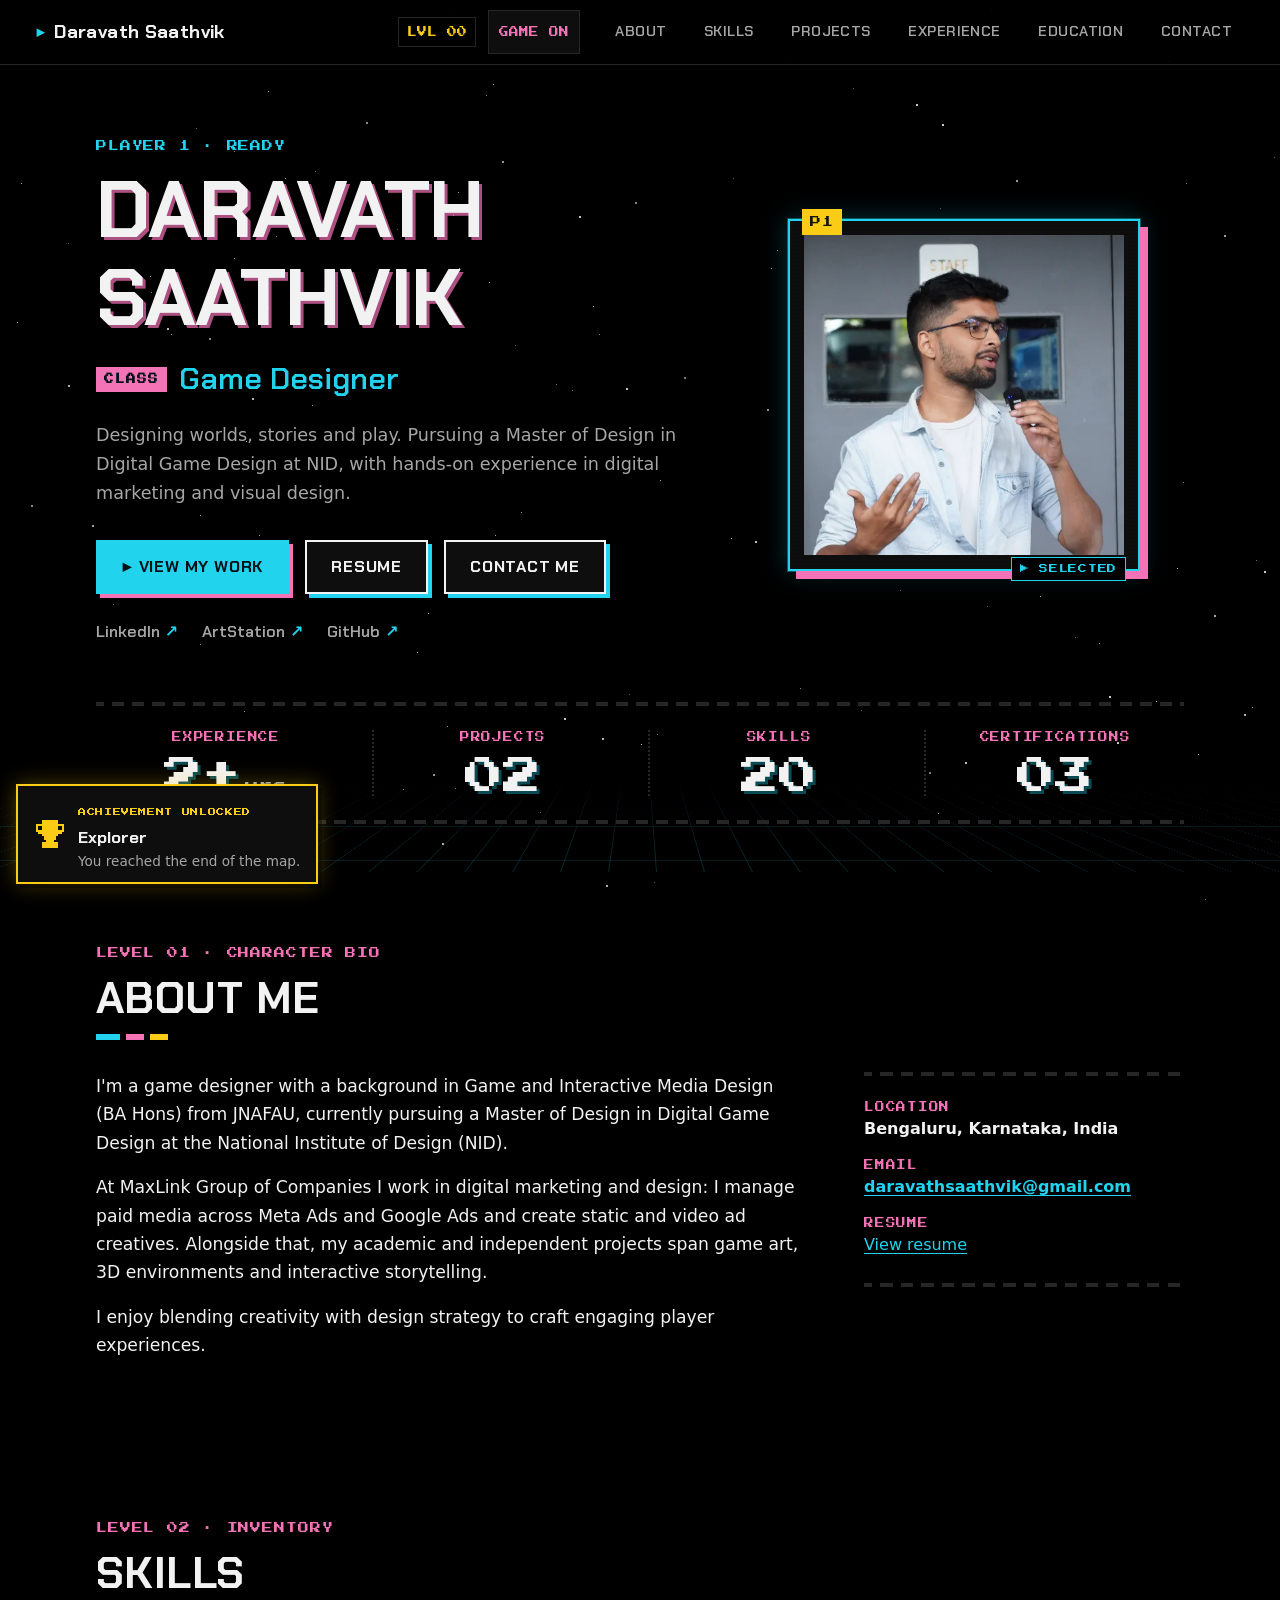
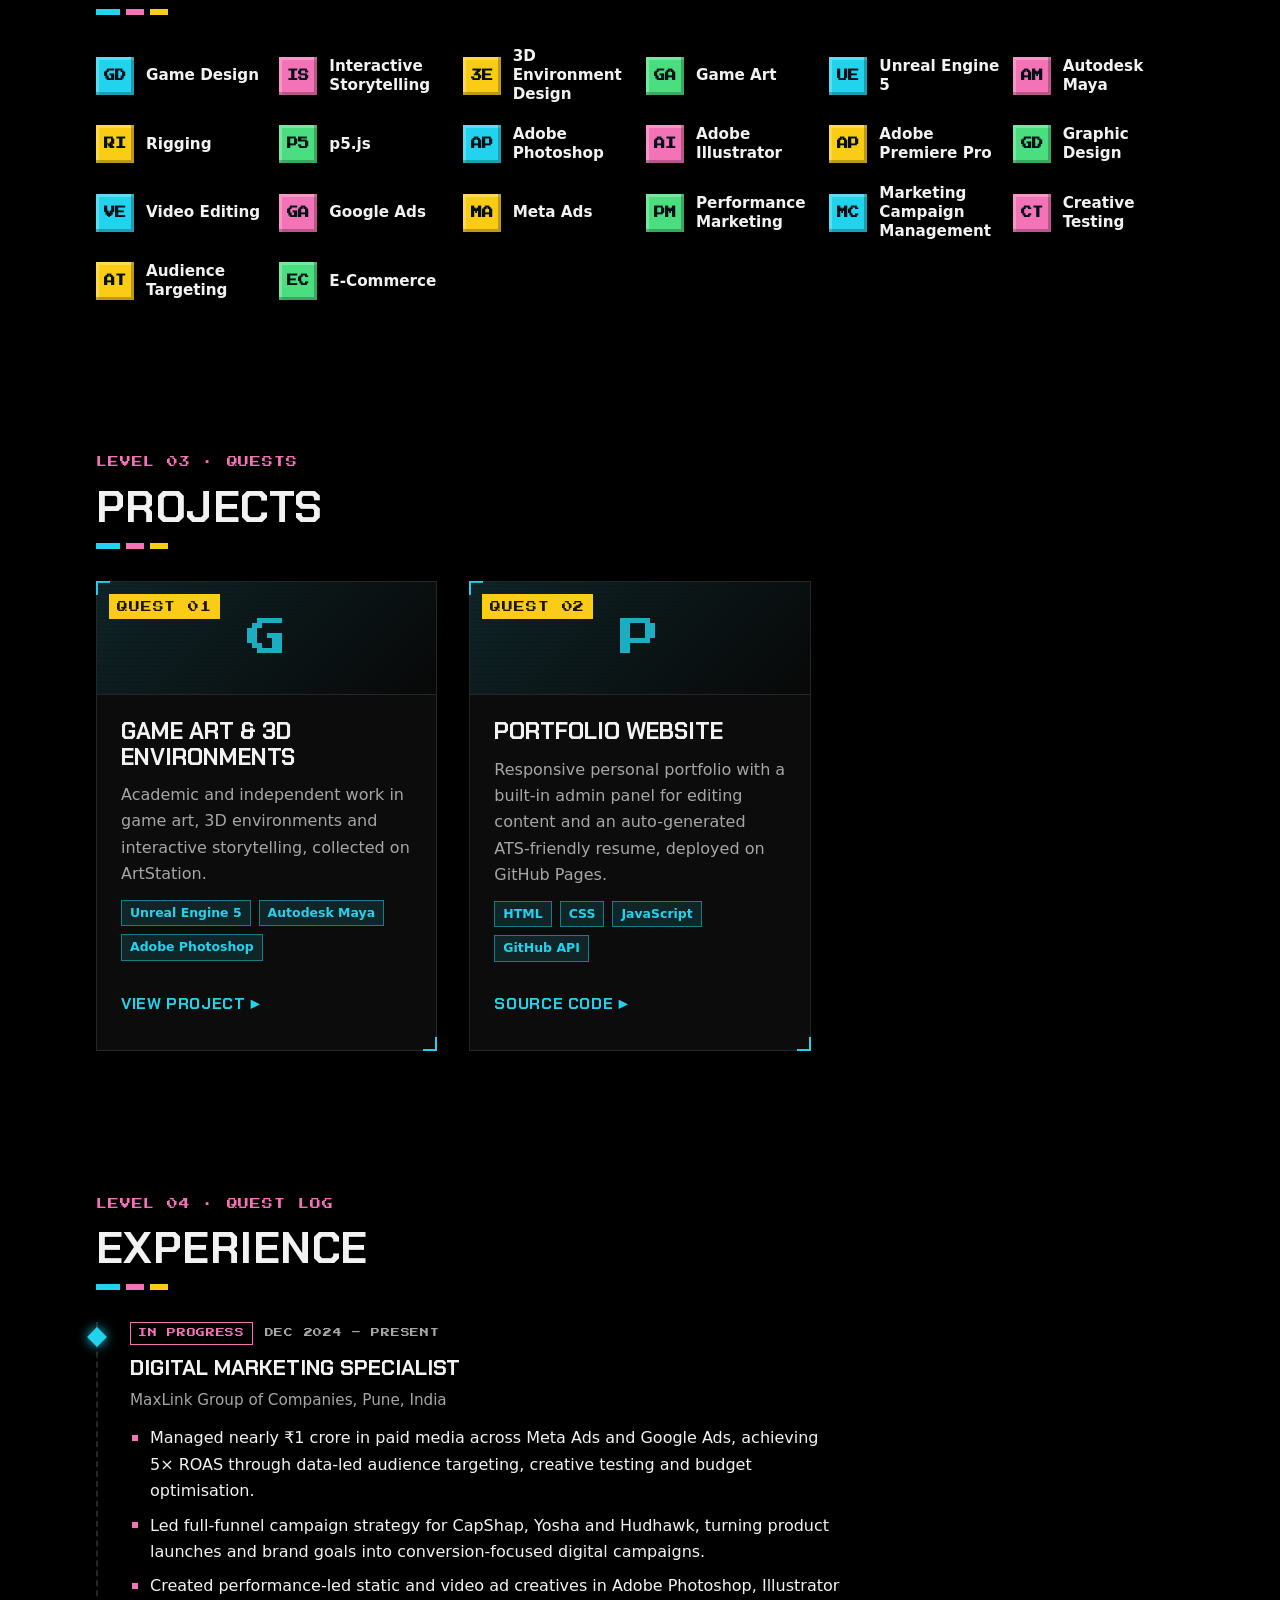
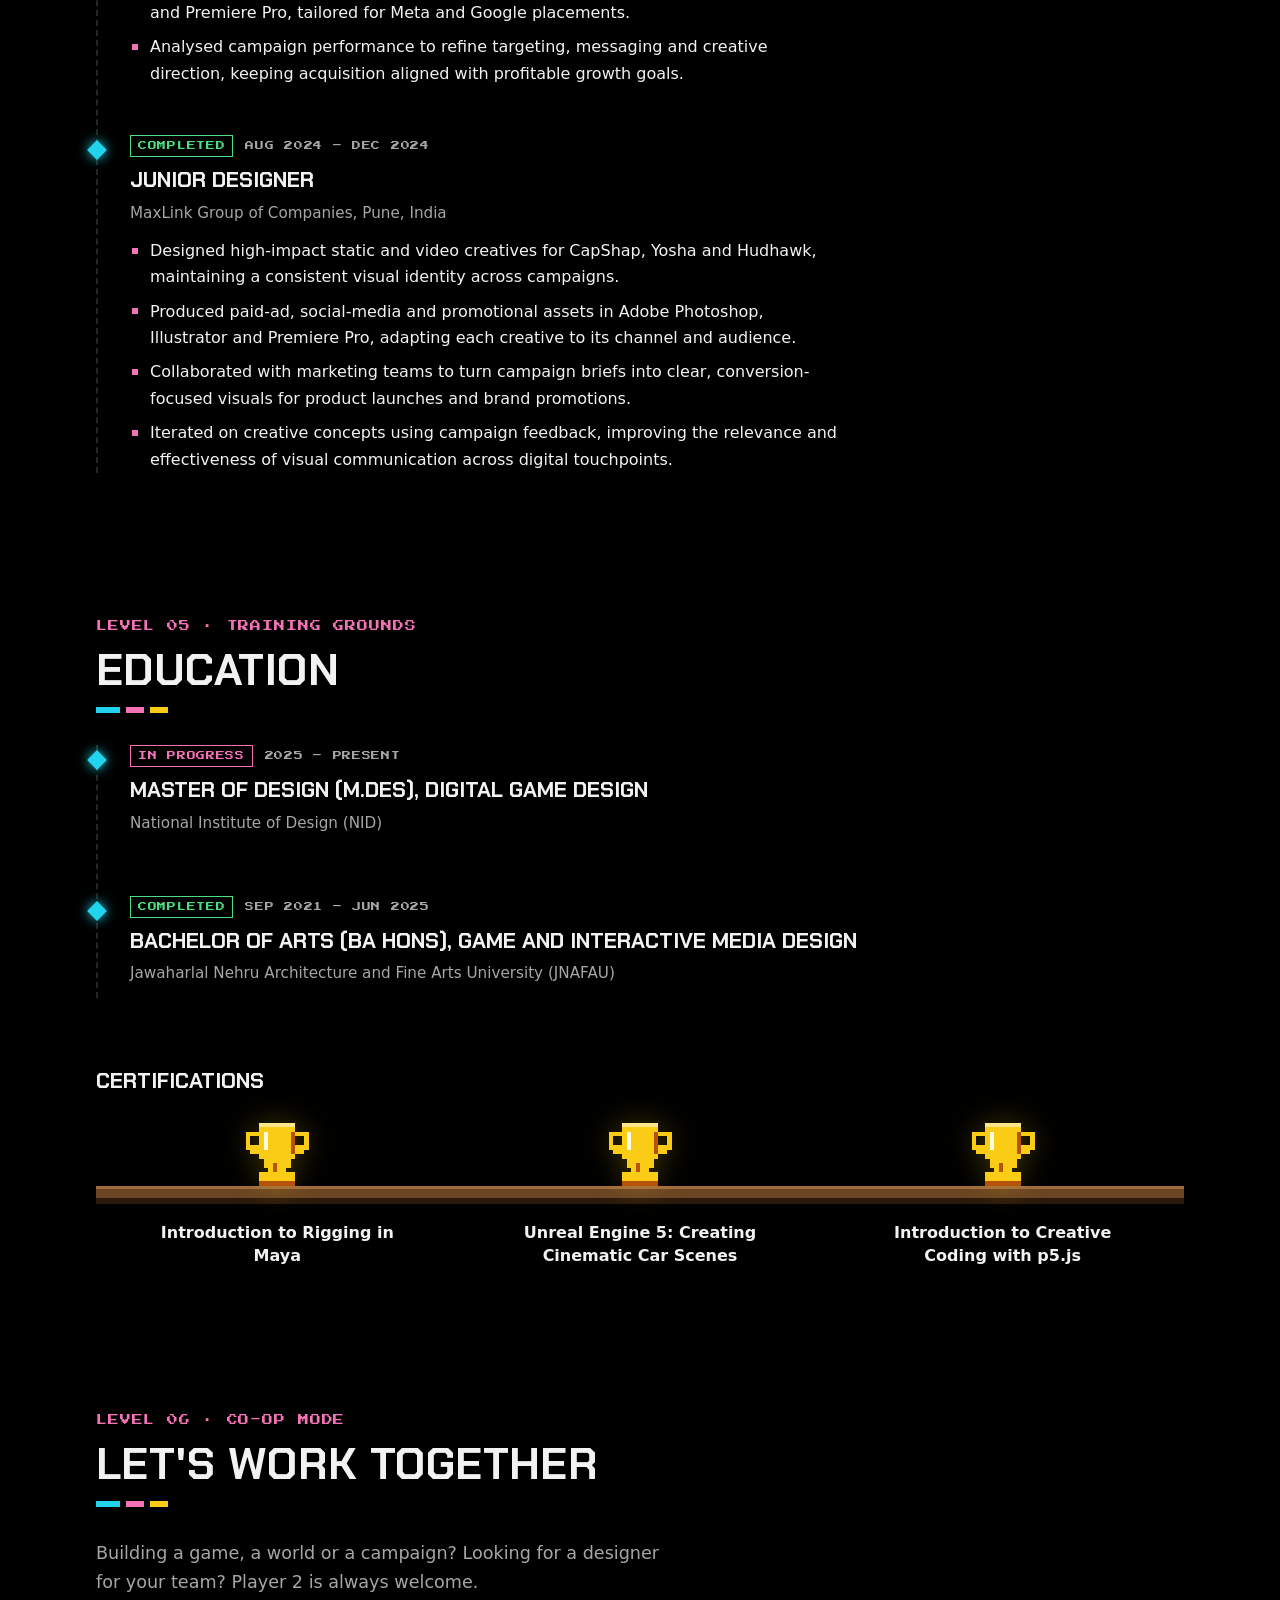
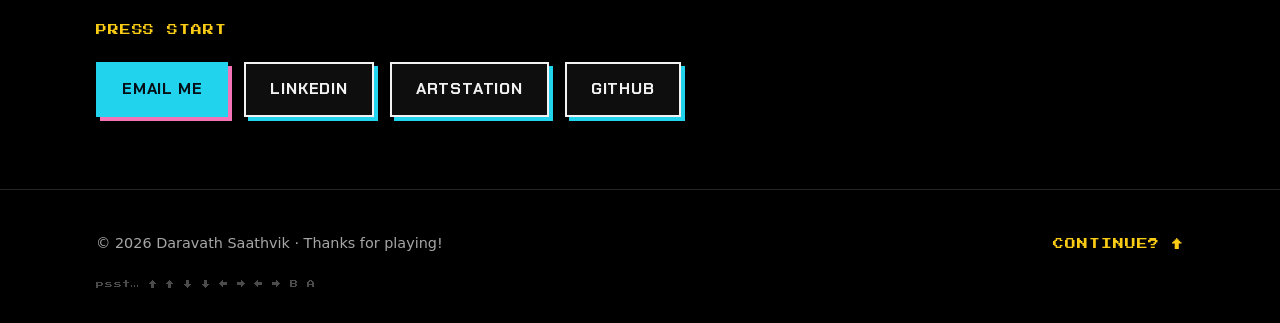
==== index.html @ d219bf85 "Consistency pass: open sections, shared timeline, square corners, one hover, matching labels, brand " ====
<!doctype html>
<html lang="en">
<head>
  <meta charset="utf-8">
  <meta name="viewport" content="width=device-width, initial-scale=1">
  <title>Daravath Saathvik | Game Designer</title>
  <meta name="description" content="Game designer pursuing a Master of Design in Digital Game Design at NID, with experience in digital marketing, paid media and visual design.">
  <meta property="og:type" content="profile">
  <meta property="og:title" content="Daravath Saathvik | Game Designer">
  <meta property="og:description" content="Game designer pursuing a Master of Design in Digital Game Design at NID, with experience in digital marketing, paid media and visual design.">
  <meta name="theme-color" content="#000000">
  <link rel="icon" href="assets/favicon.svg" type="image/svg+xml">
  <link rel="preconnect" href="https://fonts.googleapis.com">
  <link rel="preconnect" href="https://fonts.gstatic.com" crossorigin>
  <link rel="stylesheet" href="https://fonts.googleapis.com/css2?family=Chakra+Petch:wght@500;600;700&family=Press+Start+2P&display=swap">
  <link rel="stylesheet" href="css/styles.css">
  <script src="js/main.js" defer></script>
  <script src="js/game.js" defer></script>
</head>
<body class="is-loading">
  <canvas class="bg-canvas" id="bg-canvas" aria-hidden="true"></canvas>
  <a class="skip-link" href="#main">Skip to content</a>

  <header class="site-header">
    <div class="container header-inner">
      <a class="brand" href="#top"><span class="brand-mark" aria-hidden="true">▶</span> <span data-bind="name">Portfolio</span></a>
      <nav class="site-nav" aria-label="Main">
        <button class="nav-toggle" type="button" aria-expanded="false" aria-controls="nav-list">
          <span class="nav-toggle-bar"></span>
          <span class="visually-hidden">Menu</span>
        </button>
        <ul class="nav-list" id="nav-list">
          <li><a href="#about">About</a></li>
          <li data-section="skills"><a href="#skills">Skills</a></li>
          <li data-section="projects"><a href="#projects">Projects</a></li>
          <li data-section="experience"><a href="#experience">Experience</a></li>
          <li data-section="education"><a href="#education">Education</a></li>
          <li><a href="#contact">Contact</a></li>
        </ul>
      </nav>
      <span class="hud-level" aria-hidden="true">LVL 00</span>
      <button class="game-toggle" type="button" aria-pressed="true" hidden>Game on</button>
    </div>
    <div class="xp-bar" aria-hidden="true"><span class="xp-label">XP</span><span class="xp-track"><span class="xp-fill"></span></span></div>
  </header>

  <main id="main">
    <section class="hero" id="top">
      <div class="container hero-inner">
        <div class="hero-text">
          <p class="eyebrow pixel">Player 1 <span class="blink" aria-hidden="true">·</span> Ready</p>
          <h1 class="hero-name glitch" data-bind="name">&nbsp;</h1>
          <p class="hero-role"><span class="pixel-label">Class</span> <span data-bind="role"></span></p>
          <p class="hero-tagline" data-bind="tagline"></p>
          <div class="hero-actions" data-slot="actions"></div>
          <ul class="social-list" data-slot="socials"></ul>
        </div>
        <div class="hero-photo">
          <div class="char-frame">
            <span class="char-tag pixel" aria-hidden="true">P1</span>
            <div class="char-slot" data-slot="photo"></div>
            <span class="char-status pixel" aria-hidden="true"><span class="blink">▶</span> Selected</span>
          </div>
        </div>
      </div>
      <div class="container">
        <dl class="hero-stats" data-slot="stats"></dl>
      </div>
    </section>

    <section class="section" id="about" aria-labelledby="about-title">
      <div class="container">
        <p class="level-tag pixel" data-level-name="Character bio"></p>
        <h2 class="section-title" id="about-title">About me</h2>
        <div class="about-body">
          <div class="about-text" data-slot="about"></div>
          <ul class="facts" data-slot="facts"></ul>
        </div>
      </div>
    </section>

    <section class="section" id="skills" aria-labelledby="skills-title">
      <div class="container">
        <p class="level-tag pixel" data-level-name="Inventory"></p>
        <h2 class="section-title" id="skills-title">Skills</h2>
        <ul class="inventory" data-slot="skills"></ul>
      </div>
    </section>

    <section class="section" id="projects" aria-labelledby="projects-title">
      <div class="container">
        <p class="level-tag pixel" data-level-name="Quests"></p>
        <h2 class="section-title" id="projects-title">Projects</h2>
        <div class="project-grid" data-slot="projects"></div>
      </div>
    </section>

    <section class="section" id="experience" aria-labelledby="experience-title">
      <div class="container">
        <p class="level-tag pixel" data-level-name="Quest log"></p>
        <h2 class="section-title" id="experience-title">Experience</h2>
        <ol class="timeline" data-slot="experience"></ol>
      </div>
    </section>

    <section class="section" id="education" aria-labelledby="education-title">
      <div class="container">
        <p class="level-tag pixel" data-level-name="Training grounds"></p>
        <h2 class="section-title" id="education-title">Education</h2>
        <ol class="timeline" data-slot="education"></ol>
        <div class="certs" data-slot="certifications"></div>
      </div>
    </section>

    <section class="section" id="contact" aria-labelledby="contact-title">
      <div class="container">
        <p class="level-tag pixel" data-level-name="Co-op mode"></p>
        <h2 class="section-title" id="contact-title">Let's work together</h2>
        <p class="contact-lead">Building a game, a world or a campaign? Looking for a designer for your team? Player 2 is always welcome.</p>
        <p class="press-start pixel" aria-hidden="true">Press start</p>
        <div class="contact-actions" data-slot="contact"></div>
      </div>
    </section>

    <noscript>
      <div class="container noscript">This portfolio needs JavaScript to load its content.</div>
    </noscript>
  </main>

  <footer class="site-footer">
    <div class="container footer-inner">
      <p>&copy; <span data-bind="year"></span> <span data-bind="name"></span> · Thanks for playing!</p>
      <a class="continue pixel" href="#top">Continue? ↑</a>
      <p class="cheat-hint" aria-hidden="true">psst… ↑ ↑ ↓ ↓ ← → ← → B A</p>
    </div>
  </footer>

  <canvas class="fx-canvas" id="fx-canvas" aria-hidden="true"></canvas>
  <div class="reticle" aria-hidden="true">
    <svg viewBox="0 0 32 32"><circle cx="16" cy="16" r="9"/><path d="M16 1v7M16 24v7M1 16h7M24 16h7"/><rect x="15" y="15" width="2" height="2"/></svg>
  </div>
  <div class="achievements" aria-live="polite"></div>
</body>
</html>
---- css/styles.css ----
/* ---------- Tokens (dark only: true black with neutral greys) ---------- */
:root {
  --color-bg: #000000;
  --color-surface: #0e0e0e;
  --color-surface-2: #080808;
  --color-text: #f2f2f2;
  --color-muted: #a6a6a6;
  --color-border: #262626;
  --color-accent: #22d3ee;
  --color-accent-strong: #67e8f9;
  --color-accent-soft: rgb(34 211 238 / 0.12);
  --color-accent-2: #f472b6;
  --color-gold: #facc15;
  --color-success: #4ade80;
  --color-on-accent: #041018;
  --color-star: #ffffff;
  --glow: 0 0 0 1px rgb(34 211 238 / 0.35), 0 0 24px rgb(34 211 238 / 0.25);

  --font-display: "Chakra Petch", ui-sans-serif, system-ui, -apple-system, "Segoe UI", Roboto, sans-serif;
  --font-body: ui-sans-serif, system-ui, -apple-system, "Segoe UI", Roboto, "Helvetica Neue", Arial, sans-serif;
  --font-pixel: "Press Start 2P", ui-monospace, "Cascadia Mono", Consolas, monospace;

  --space-1: 0.25rem;
  --space-2: 0.5rem;
  --space-3: 0.75rem;
  --space-4: 1rem;
  --space-5: 1.5rem;
  --space-6: 2rem;
  --space-7: 3rem;
  --space-8: 4.5rem;

  /* Shared motifs: dashed pixel rule between blocks, one pixel "hop" on hover */
  --dash-rule: repeating-linear-gradient(90deg, var(--color-border) 0 12px, transparent 12px 20px);
  --hop: translateY(-6px);
  --hop-timing: 0.2s steps(3);

  --header-h: 64px;
  color-scheme: dark;
}

/* ---------- Base ---------- */
*, *::before, *::after { box-sizing: border-box; }

html {
  scroll-behavior: smooth;
  scroll-padding-top: calc(var(--header-h) + var(--space-4));
  -webkit-text-size-adjust: 100%;
}

body {
  margin: 0;
  background: var(--color-bg);
  color: var(--color-text);
  font-family: var(--font-body);
  font-size: 1rem;
  line-height: 1.65;
  overflow-x: hidden;
}

img { max-width: 100%; height: auto; display: block; }
a { color: var(--color-accent); text-underline-offset: 3px; }
a:hover { color: var(--color-accent-strong); }

:focus-visible {
  outline: 3px solid var(--color-accent-2);
  outline-offset: 3px;
}

h1, h2, h3 { font-family: var(--font-display); line-height: 1.1; margin: 0; }

.pixel {
  font-family: var(--font-pixel);
  font-size: 0.68rem;
  line-height: 1.6;
  letter-spacing: 0.08em;
  text-transform: uppercase;
}

.container {
  position: relative;
  width: 100%;
  max-width: 1120px;
  margin-inline: auto;
  padding-inline: var(--space-4);
}

.visually-hidden {
  position: absolute !important;
  width: 1px; height: 1px;
  overflow: hidden; clip: rect(0 0 0 0);
  white-space: nowrap;
}

.skip-link {
  position: absolute;
  left: var(--space-4);
  top: -100px;
  z-index: 100;
  background: var(--color-accent);
  color: var(--color-on-accent);
  padding: var(--space-2) var(--space-4);
}
.skip-link:focus { top: var(--space-2); }

.blink { animation: blink 1.1s steps(2, start) infinite; }
@keyframes blink { to { visibility: hidden; } }

/* Background starfield */
.bg-canvas {
  position: fixed;
  inset: 0;
  z-index: -1;
  width: 100%;
  height: 100%;
  pointer-events: none;
}

/* ---------- Panel: framed game-UI box with corner brackets (project cards only) ---------- */
.panel {
  position: relative;
  background: color-mix(in srgb, var(--color-surface) 88%, transparent);
  border: 1px solid var(--color-border);
}
.panel::before, .panel::after {
  content: "";
  position: absolute;
  width: 14px;
  height: 14px;
  border: 2px solid var(--color-accent);
  pointer-events: none;
}
.panel::before { top: -1px; left: -1px; border-right: 0; border-bottom: 0; }
.panel::after { bottom: -1px; right: -1px; border-left: 0; border-top: 0; }

/* ---------- Header + HUD ---------- */
.site-header {
  position: sticky;
  top: 0;
  z-index: 50;
  background: color-mix(in srgb, var(--color-bg) 82%, transparent);
  backdrop-filter: saturate(160%) blur(12px);
  -webkit-backdrop-filter: saturate(160%) blur(12px);
  border-bottom: 1px solid var(--color-border);
}

.header-inner {
  display: flex;
  align-items: center;
  gap: var(--space-3);
  height: var(--header-h);
}

.brand {
  display: inline-flex;
  align-items: center;
  gap: var(--space-2);
  font-family: var(--font-display);
  font-weight: 700;
  font-size: 1.15rem;
  letter-spacing: 0.02em;
  color: var(--color-text);
  text-decoration: none;
  margin-right: auto;
  white-space: nowrap;
  overflow: hidden;
  text-overflow: ellipsis;
  min-width: 0;
}
.brand-mark { color: var(--color-accent); font-size: 0.8em; }
.brand:hover { color: var(--color-accent); }

.site-nav { order: 3; }
.hud-level {
  order: 1;
  font-family: var(--font-pixel);
  font-size: 0.62rem;
  color: var(--color-gold);
  padding: 6px 8px;
  border: 1px solid var(--color-border);
  white-space: nowrap;
}
.game-toggle {
  order: 1;
  min-height: 44px;
  padding: 0 10px;
  font-family: var(--font-pixel);
  font-size: 0.6rem;
  text-transform: uppercase;
  white-space: nowrap;
  color: var(--color-accent-2);
  background: var(--color-surface);
  border: 1px solid var(--color-border);
  cursor: pointer;
}
.game-toggle[aria-pressed="false"] { color: var(--color-muted); }
.game-toggle:hover { border-color: var(--color-accent-2); }
.game-toggle[hidden] { display: none; }

.nav-list {
  list-style: none;
  margin: 0;
  padding: 0;
  display: flex;
  gap: 2px;
}
.nav-list a {
  display: block;
  padding: var(--space-2) var(--space-3);
  color: var(--color-muted);
  text-decoration: none;
  font-family: var(--font-display);
  font-weight: 600;
  letter-spacing: 0.03em;
  text-transform: uppercase;
  font-size: 0.9rem;
}
.nav-list a:hover { color: var(--color-accent); }
.nav-list a::before { content: "▸"; margin-right: 4px; opacity: 0; transition: opacity 0.15s; color: var(--color-accent-2); }
.nav-list a:hover::before { opacity: 1; }

.nav-toggle {
  display: inline-grid;
  place-items: center;
  width: 44px;
  height: 44px;
  border: 1px solid var(--color-border);
  background: var(--color-surface);
  color: var(--color-text);
  cursor: pointer;
}
.nav-toggle { display: none; }
.nav-toggle-bar, .nav-toggle-bar::before, .nav-toggle-bar::after {
  display: block;
  width: 20px;
  height: 2px;
  background: currentColor;
  transition: transform 0.2s ease, opacity 0.2s ease;
}
.nav-toggle-bar { position: relative; }
.nav-toggle-bar::before, .nav-toggle-bar::after { content: ""; position: absolute; left: 0; }
.nav-toggle-bar::before { top: -6px; }
.nav-toggle-bar::after { top: 6px; }
.nav-toggle[aria-expanded="true"] .nav-toggle-bar { background: transparent; }
.nav-toggle[aria-expanded="true"] .nav-toggle-bar::before { transform: translateY(6px) rotate(45deg); }
.nav-toggle[aria-expanded="true"] .nav-toggle-bar::after { transform: translateY(-6px) rotate(-45deg); }

.xp-bar {
  position: absolute;
  left: 0;
  right: 0;
  bottom: -1px;
  display: flex;
  align-items: center;
  height: 4px;
}
.xp-label { display: none; }
.xp-track { flex: 1; height: 100%; background: transparent; }
.xp-fill {
  display: block;
  height: 100%;
  background: linear-gradient(90deg, var(--color-accent), var(--color-accent-2), var(--color-gold));
  transform-origin: left center;
  transform: scaleX(0);
  box-shadow: 0 0 10px var(--color-accent);
}

.site-header .container { max-width: 1240px; }

@media (max-width: 1199px) {
  .nav-toggle { display: inline-grid; }
  .nav-list {
    position: absolute;
    top: var(--header-h);
    left: 0;
    right: 0;
    flex-direction: column;
    padding: var(--space-3) var(--space-4) var(--space-5);
    background: var(--color-bg);
    border-bottom: 1px solid var(--color-border);
    display: none;
  }
  .nav-list.is-open { display: flex; }
  .nav-list a { padding: var(--space-3); font-size: 1.05rem; }
  .nav-list a::before { opacity: 1; }
}
@media (max-width: 420px) {
  .hud-level { display: none; }
}
@media (max-width: 640px) {
  .game-toggle { display: none; }
}

/* ---------- Buttons: arcade style with offset pixel shadow ---------- */
.btn {
  display: inline-flex;
  align-items: center;
  justify-content: center;
  gap: var(--space-2);
  min-height: 48px;
  padding: var(--space-3) var(--space-5);
  border: 2px solid transparent;
  border-radius: 0;
  font-family: var(--font-display);
  font-weight: 700;
  font-size: 1rem;
  letter-spacing: 0.05em;
  text-transform: uppercase;
  text-decoration: none;
  transition: transform 0.08s ease, box-shadow 0.08s ease, background-color 0.15s ease;
}
.btn-primary {
  background: var(--color-accent);
  color: var(--color-on-accent);
  box-shadow: 4px 4px 0 var(--color-accent-2);
}
.btn-primary:hover { background: var(--color-accent-strong); color: var(--color-on-accent); }
.btn-ghost {
  background: var(--color-surface);
  border-color: var(--color-text);
  color: var(--color-text);
  box-shadow: 4px 4px 0 var(--color-accent);
}
.btn-ghost:hover { color: var(--color-accent); border-color: var(--color-accent); }
.btn:hover { transform: translate(-1px, -1px); }
.btn-primary:hover { box-shadow: 5px 5px 0 var(--color-accent-2); }
.btn-ghost:hover { box-shadow: 5px 5px 0 var(--color-accent); }
.btn:active { transform: translate(4px, 4px); box-shadow: 0 0 0 transparent; }

/* ---------- Hero ---------- */
.hero {
  position: relative;
  padding-block: var(--space-7) var(--space-7);
  overflow: hidden;
}
.hero::after {
  /* retro perspective grid floor */
  content: "";
  position: absolute;
  left: -50%;
  right: -50%;
  bottom: 0;
  height: 45%;
  z-index: -1;
  background-image:
    linear-gradient(to right, color-mix(in srgb, var(--color-accent) 35%, transparent) 1px, transparent 1px),
    linear-gradient(to bottom, color-mix(in srgb, var(--color-accent) 35%, transparent) 1px, transparent 1px);
  background-size: 48px 48px;
  transform: perspective(420px) rotateX(62deg);
  transform-origin: bottom center;
  mask-image: linear-gradient(to top, #000 10%, transparent 90%);
  -webkit-mask-image: linear-gradient(to top, #000 10%, transparent 90%);
  opacity: 0.55;
  animation: grid-scroll 2.4s linear infinite;
}
@keyframes grid-scroll { to { background-position: 0 48px; } }

.hero-inner {
  display: grid;
  gap: var(--space-6);
  align-items: center;
}
.hero-photo { order: -1; justify-self: start; }

.eyebrow { margin: 0 0 var(--space-3); color: var(--color-accent); }

.hero-name {
  font-size: clamp(2.6rem, 8vw + 0.5rem, 5rem);
  font-weight: 700;
  letter-spacing: -0.01em;
  text-transform: uppercase;
  overflow-wrap: anywhere;
  text-shadow: 3px 3px 0 color-mix(in srgb, var(--color-accent-2) 70%, transparent);
}
.glitch { animation: glitch 3.2s steps(1) 0.4s 1; }
@keyframes glitch {
  0% { text-shadow: -3px 0 var(--color-accent), 3px 0 var(--color-accent-2); transform: translateX(2px); }
  4% { text-shadow: 3px 0 var(--color-accent), -3px 0 var(--color-accent-2); transform: translateX(-2px); }
  8% { text-shadow: 3px 3px 0 color-mix(in srgb, var(--color-accent-2) 70%, transparent); transform: none; }
}

.hero-role {
  margin: var(--space-3) 0 0;
  display: flex;
  flex-wrap: wrap;
  align-items: center;
  gap: var(--space-3);
  font-family: var(--font-display);
  font-size: clamp(1.25rem, 2.5vw + 0.75rem, 1.9rem);
  font-weight: 600;
  color: var(--color-accent);
}
.pixel-label {
  font-family: var(--font-pixel);
  font-size: 0.6rem;
  letter-spacing: 0.1em;
  text-transform: uppercase;
  color: var(--color-on-accent);
  background: var(--color-accent-2);
  padding: 5px 8px;
}

.hero-tagline {
  margin: var(--space-4) 0 0;
  max-width: 38rem;
  font-size: 1.1rem;
  color: var(--color-muted);
}

.hero-actions {
  display: flex;
  flex-wrap: wrap;
  gap: var(--space-4);
  margin-top: var(--space-6);
}

/* Button tiers used site-wide: .btn-primary (main action) > .btn-ghost (secondary) > text links (tertiary) */
.social-list {
  list-style: none;
  padding: 0;
  margin: var(--space-4) 0 0;
  display: flex;
  flex-wrap: wrap;
  gap: 0 var(--space-5);
}
.social-list:empty { display: none; }
.social-list a {
  display: inline-flex;
  align-items: center;
  min-height: 44px;
  color: var(--color-muted);
  text-decoration: none;
  font-family: var(--font-display);
  font-weight: 600;
  font-size: 1rem;
}
.social-list a::after { content: "↗"; margin-left: 0.3em; color: var(--color-accent); }
.social-list a:hover { color: var(--color-accent); }

/* Character-select frame */
.char-frame {
  position: relative;
  padding: 14px;
  border: 2px solid var(--color-accent);
  background:
    repeating-linear-gradient(0deg, transparent 0 3px, rgb(0 0 0 / 0.12) 3px 4px),
    var(--color-surface);
  box-shadow: 8px 8px 0 var(--color-accent-2), var(--glow);
  animation: float 4s ease-in-out infinite;
}
@keyframes float { 50% { transform: translateY(-8px); } }
.char-tag {
  position: absolute;
  top: -12px;
  left: 12px;
  z-index: 1;
  padding: 4px 8px;
  background: var(--color-gold);
  color: #1a1400;
}
.char-status {
  position: absolute;
  bottom: -12px;
  right: 12px;
  padding: 4px 8px;
  background: var(--color-bg);
  border: 1px solid var(--color-accent);
  color: var(--color-accent);
  font-size: 0.55rem;
}
.avatar {
  width: clamp(130px, 34vw, 320px);
  aspect-ratio: 1;
  object-fit: cover;
  background: var(--color-surface-2);
  image-rendering: auto;
}
.avatar-initials {
  display: grid;
  place-items: center;
  font-family: var(--font-pixel);
  font-size: clamp(2rem, 8vw, 4.5rem);
  color: var(--color-accent);
  background: linear-gradient(135deg, var(--color-accent-soft), var(--color-surface-2));
}

/* Stats: arcade scoreboard strip (think the score line at the top of Galaga) */
.hero-stats {
  margin: var(--space-7) 0 0;
  padding: var(--space-5) 0;
  display: grid;
  grid-template-columns: repeat(2, minmax(0, 1fr));
  gap: var(--space-6) var(--space-4);
  text-align: center;
  border-block: 4px solid transparent;
  border-inline: 0;
  border-image: var(--dash-rule) 4;
}
.hero-stats:empty { display: none; }
.stat dt {
  font-family: var(--font-pixel);
  font-size: 0.6rem;
  letter-spacing: 0.08em;
  text-transform: uppercase;
  color: var(--color-accent-2);
}
.stat dd {
  margin: var(--space-3) 0 0;
  font-family: var(--font-pixel);
  font-size: clamp(1.5rem, 2.4vw + 0.8rem, 2.4rem);
  line-height: 1;
  color: var(--color-text);
  text-shadow: 3px 3px 0 rgb(34 211 238 / 0.35);
}
.stat dd small {
  margin-left: 0.35em;
  font-size: 0.35em;
  letter-spacing: 0.1em;
  color: var(--color-muted);
  text-shadow: none;
  vertical-align: 0.3em;
}

@media (min-width: 700px) {
  .hero-stats { grid-template-columns: repeat(4, minmax(0, 1fr)); gap: var(--space-4); }
  .stat + .stat { border-left: 2px dotted var(--color-border); }
}
@media (min-width: 900px) {
  .hero { padding-block: var(--space-8) var(--space-7); }
  .hero-inner { grid-template-columns: 1.4fr 1fr; }
  .hero-photo { order: 0; justify-self: center; }
}

/* ---------- Sections ---------- */
.section { padding-block: var(--space-8); }
.section[hidden] { display: none; }

.level-tag {
  margin: 0 0 var(--space-3);
  color: var(--color-accent-2);
}
.level-tag:empty { display: none; }

.section-title {
  font-size: clamp(1.9rem, 3vw + 1rem, 2.75rem);
  text-transform: uppercase;
  letter-spacing: 0.01em;
  margin-bottom: var(--space-6);
}
.section-title::after {
  content: "";
  display: block;
  width: 72px;
  height: 6px;
  margin-top: var(--space-3);
  background:
    linear-gradient(90deg, var(--color-accent) 0 24px, transparent 24px 30px, var(--color-accent-2) 30px 48px, transparent 48px 54px, var(--color-gold) 54px 72px);
}

/* About */
.about-body { display: grid; gap: var(--space-6); }
.about-text p { margin: 0 0 var(--space-4); max-width: 65ch; font-size: 1.075rem; }
.facts {
  list-style: none;
  margin: 0;
  padding: var(--space-5) 0;
  display: grid;
  gap: var(--space-4);
  align-self: start;
  border-block: 4px solid transparent;
  border-inline: 0;
  border-image: var(--dash-rule) 4;
}
.facts:empty { display: none; }
.fact-label { font-family: var(--font-pixel); font-size: 0.6rem; letter-spacing: 0.08em; text-transform: uppercase; color: var(--color-accent-2); }
.fact-value { font-weight: 600; overflow-wrap: anywhere; }
@media (min-width: 900px) { .about-body { grid-template-columns: 1fr 320px; } }

/* Skills inventory */
.inventory {
  list-style: none;
  margin: 0;
  padding: 0;
  display: grid;
  gap: var(--space-3);
  grid-template-columns: repeat(auto-fill, minmax(min(100%, 150px), 1fr));
}
.slot {
  display: flex;
  align-items: center;
  gap: var(--space-3);
  min-height: 56px;
  font-weight: 600;
  font-size: 0.95rem;
  line-height: 1.25;
}
.slot-icon {
  flex: none;
  display: grid;
  place-items: center;
  width: 38px;
  height: 38px;
  font-family: var(--font-pixel);
  font-size: 0.7rem;
  color: var(--color-on-accent);
  background: var(--slot-color, var(--color-accent));
  box-shadow: inset -3px -3px 0 rgb(0 0 0 / 0.25), inset 3px 3px 0 rgb(255 255 255 / 0.25);
}

/* Projects: quest cards */
.project-grid {
  display: grid;
  gap: var(--space-6);
  grid-template-columns: repeat(auto-fill, minmax(min(100%, 320px), 1fr));
}
.project-card {
  display: flex;
  flex-direction: column;
  overflow: visible;
}

.project-media {
  position: relative;
  aspect-ratio: 16 / 10;
  background:
    repeating-linear-gradient(0deg, transparent 0 3px, rgb(0 0 0 / 0.12) 3px 4px),
    linear-gradient(135deg, var(--color-accent-soft), var(--color-surface-2));
  display: grid;
  place-items: center;
  overflow: hidden;
  border-bottom: 1px solid var(--color-border);
}
.project-media.no-image { aspect-ratio: 3 / 1; }
.project-media img { width: 100%; height: 100%; object-fit: cover; }
.project-media-letter { font-family: var(--font-pixel); font-size: 2.5rem; color: var(--color-accent); opacity: 0.8; }
.quest-tag {
  position: absolute;
  top: var(--space-3);
  left: var(--space-3);
  padding: 4px 8px;
  background: var(--color-gold);
  color: #1a1400;
}

.project-body {
  display: flex;
  flex-direction: column;
  gap: var(--space-3);
  padding: var(--space-5);
  flex: 1;
}
.project-body h3 { font-size: 1.45rem; text-transform: uppercase; }
.project-body p { margin: 0; color: var(--color-muted); }

.tags {
  list-style: none;
  margin: 0;
  padding: 0;
  display: flex;
  flex-wrap: wrap;
  gap: var(--space-2);
}
.tags li {
  font-size: 0.78rem;
  font-weight: 700;
  padding: 2px var(--space-2);
  border: 1px solid color-mix(in srgb, var(--color-accent) 50%, transparent);
  color: var(--color-accent);
  background: var(--color-accent-soft);
}

.project-links {
  display: flex;
  flex-wrap: wrap;
  gap: var(--space-5);
  margin-top: auto;
  padding-top: var(--space-2);
}
.project-links a {
  display: inline-flex;
  align-items: center;
  min-height: 44px;
  font-family: var(--font-display);
  font-weight: 700;
  text-transform: uppercase;
  letter-spacing: 0.04em;
  text-decoration: none;
}
.project-links a:hover { text-decoration: underline; }

/* Experience & education: the same quest-log timeline */
.timeline {
  list-style: none;
  margin: 0;
  padding: 0 0 0 var(--space-6);
  border-left: 2px dashed var(--color-border);
  display: grid;
  gap: var(--space-7);
}
.timeline > li { position: relative; }
.timeline > li::before {
  content: "";
  position: absolute;
  left: calc(-1 * var(--space-6) - 8px);
  top: 8px;
  width: 14px;
  height: 14px;
  background: var(--color-accent);
  transform: rotate(45deg);
  box-shadow: 0 0 12px var(--color-accent);
}
.timeline h3 { font-size: 1.35rem; text-transform: uppercase; }
.timeline .meta { margin: var(--space-2) 0 var(--space-3); color: var(--color-muted); font-size: 0.95rem; }
.timeline p { margin: 0; max-width: 65ch; }
.log-head {
  display: flex;
  flex-wrap: wrap;
  align-items: center;
  gap: var(--space-2) var(--space-3);
  margin-bottom: var(--space-3);
}
.log-date { font-size: 0.55rem; color: var(--color-muted); }
.quest-status {
  display: inline-block;
  padding: 3px 7px;
  font-size: 0.55rem;
  border: 1px solid currentColor;
}
.quest-status.is-active { color: var(--color-accent-2); }
.quest-status.is-done { color: var(--color-success); }

.bullets { margin: 0; padding-left: 1.25rem; max-width: 70ch; display: grid; gap: var(--space-2); list-style: none; }
.bullets li { position: relative; }
.bullets li::before {
  content: "";
  position: absolute;
  left: -1.1rem;
  top: 0.62em;
  width: 6px;
  height: 6px;
  background: var(--color-accent-2);
}

.timeline:empty { display: none; }

/* Certifications */
.certs-title { font-size: 1.35rem; text-transform: uppercase; margin: var(--space-8) 0 var(--space-5); }
/* Trophy shelf: items grow to share each row, so the planks always join into
   one full-width shelf and the trophies are evenly spaced, even on a wrapped row. */
.cert-list {
  list-style: none;
  margin: 0;
  padding: 0;
  display: flex;
  flex-wrap: wrap;
  row-gap: var(--space-7);
}
.cert-list li {
  flex: 1 1 230px;
  display: flex;
  flex-direction: column;
  align-items: center;
  text-align: center;
}
.cert-list .trophy {
  width: 72px;
  height: 72px;
  margin-bottom: -4px; /* stand on the plank */
  filter: drop-shadow(0 0 14px rgb(250 204 21 / 0.25));
}
.plank {
  align-self: stretch;
  height: 12px;
  background: #6b4423;
  border-top: 3px solid #a06c3c;
  box-shadow: 0 6px 0 #2b1a0b;
}
.cert-name {
  margin-top: var(--space-5);
  padding-inline: var(--space-4);
  max-width: 26ch;
  font-weight: 600;
  line-height: 1.4;
}
.cert-list .meta { margin-top: var(--space-1); color: var(--color-muted); font-size: 0.9rem; }

/* Contact */
.contact-lead { margin: 0 0 var(--space-5); max-width: 36rem; color: var(--color-muted); font-size: 1.1rem; }
.press-start { margin: 0 0 var(--space-5); color: var(--color-gold); animation: blink 1.1s steps(2, start) infinite; }
.contact-actions { display: flex; flex-wrap: wrap; gap: var(--space-4); }

/* Footer */
.site-footer {
  padding-block: var(--space-6);
  border-top: 1px solid var(--color-border);
  color: var(--color-muted);
  font-size: 0.9rem;
  background: var(--color-bg);
}
.footer-inner { display: flex; flex-wrap: wrap; align-items: center; justify-content: space-between; gap: var(--space-3) var(--space-5); }
.site-footer p { margin: 0; }
.continue { color: var(--color-gold); text-decoration: none; min-height: 44px; display: inline-flex; align-items: center; }
.continue:hover { color: var(--color-accent); }
.cheat-hint { width: 100%; font-family: var(--font-pixel); font-size: 0.5rem; letter-spacing: 0.1em; opacity: 0.45; }

.noscript { padding-block: var(--space-6); text-align: center; }

/* ---------- Game layer: cursor, effects, achievements ---------- */
.fx-canvas {
  position: fixed;
  inset: 0;
  z-index: 998;
  width: 100%;
  height: 100%;
  pointer-events: none;
}

.reticle {
  position: fixed;
  left: 0;
  top: 0;
  z-index: 999;
  width: 32px;
  height: 32px;
  margin: -16px 0 0 -16px;
  pointer-events: none;
  display: none;
  will-change: transform;
}
.reticle svg {
  width: 100%;
  height: 100%;
  fill: none;
  stroke: var(--color-accent);
  stroke-width: 2;
  overflow: visible;
  transition: transform 0.15s ease, stroke 0.15s ease;
  filter: drop-shadow(0 0 3px var(--color-accent));
}
.reticle rect { fill: var(--color-accent); stroke: none; }
.reticle.is-locked svg { transform: rotate(45deg) scale(1.2); stroke: var(--color-accent-2); filter: drop-shadow(0 0 4px var(--color-accent-2)); }
.reticle.is-locked rect { fill: var(--color-accent-2); }
.reticle.is-firing svg { transform: scale(0.75); }
.reticle.is-locked.is-firing svg { transform: rotate(45deg) scale(0.9); }

html.game-cursor .reticle { display: block; }
html.game-cursor, html.game-cursor * { cursor: none !important; }
html.game-cursor.cursor-out .reticle { display: none; }

.achievements {
  position: fixed;
  left: var(--space-4);
  bottom: var(--space-4);
  z-index: 1001;
  display: grid;
  gap: var(--space-2);
  max-width: min(340px, calc(100vw - 2rem));
  pointer-events: none;
}
.achievement {
  display: flex;
  align-items: center;
  gap: var(--space-3);
  padding: var(--space-3) var(--space-4);
  background: var(--color-surface);
  border: 2px solid var(--color-gold);
  box-shadow: 4px 4px 0 rgb(0 0 0 / 0.4), 0 0 20px color-mix(in srgb, var(--color-gold) 30%, transparent);
  animation: ach-in 0.35s steps(4) both;
}
.achievement.is-leaving { animation: ach-out 0.3s steps(3) both; }
.achievement .trophy { flex: none; width: 32px; height: 32px; color: var(--color-gold); }
.achievement strong { display: block; font-family: var(--font-display); font-size: 1.05rem; }
.achievement small { display: block; color: var(--color-muted); font-size: 0.85rem; line-height: 1.35; }
.achievement .ach-kicker { font-family: var(--font-pixel); font-size: 0.5rem; letter-spacing: 0.08em; color: var(--color-gold); text-transform: uppercase; }
@keyframes ach-in { from { transform: translateX(-120%); } to { transform: none; } }
@keyframes ach-out { to { transform: translateX(-120%); opacity: 0; } }

/* ---------- Loading & reveal ---------- */
body.is-loading main { opacity: 0; }
main { transition: opacity 0.3s ease; }

.reveal { opacity: 0; transform: translateY(20px); transition: opacity 0.5s ease, transform 0.5s steps(5); }
.reveal.is-visible { opacity: 1; transform: none; }

/* ---------- One hover language for content items: a short pixel hop ----------
   (kept after .reveal so it wins over .reveal.is-visible { transform: none }) */
.slot-icon, .cert-list .trophy { transition: transform var(--hop-timing); }
.slot:hover .slot-icon, .cert-list li:hover .trophy { transform: var(--hop); }
.project-card.reveal { transition: opacity 0.5s ease, transform var(--hop-timing); }
.project-card.reveal.is-visible:hover, .project-card:not(.reveal):hover { transform: var(--hop); }

@media (prefers-reduced-motion: reduce) {
  html { scroll-behavior: auto; }
  *, *::before, *::after { transition: none !important; animation: none !important; }
  .reveal { opacity: 1; transform: none; }
}
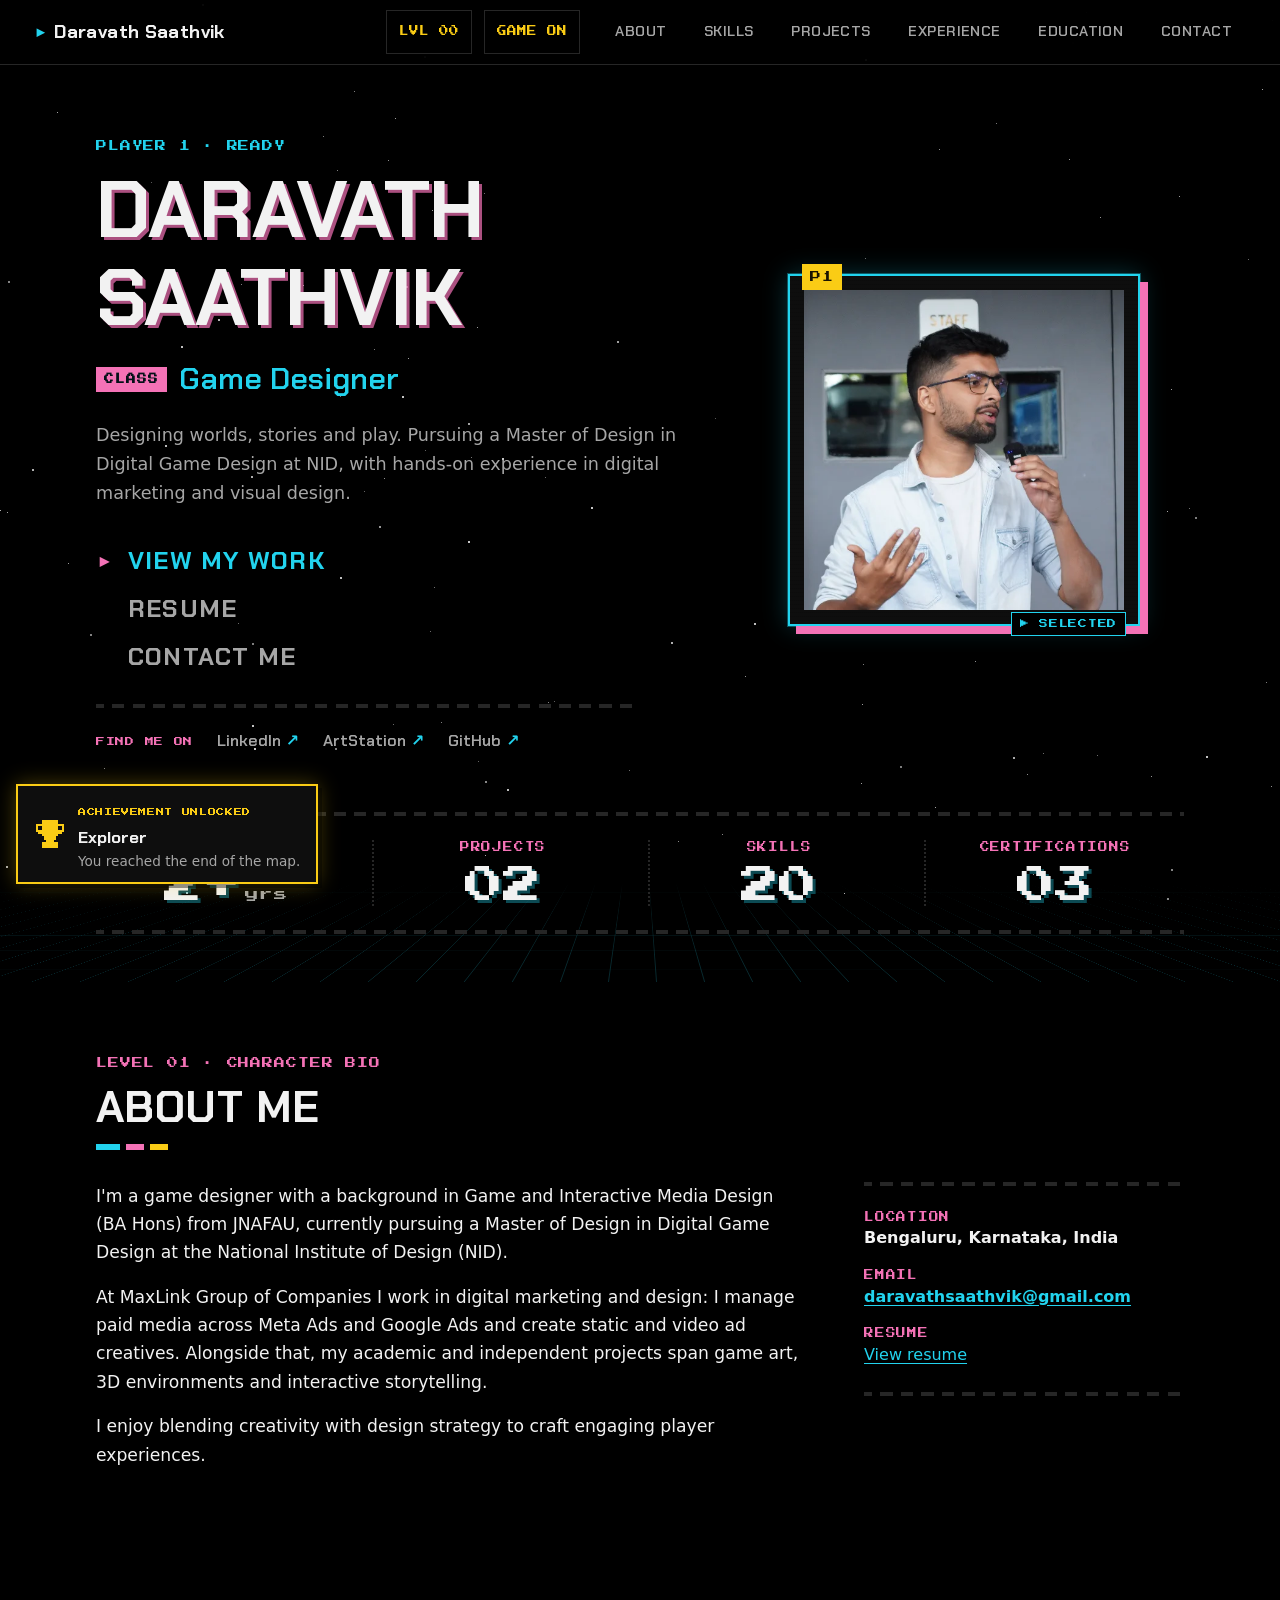
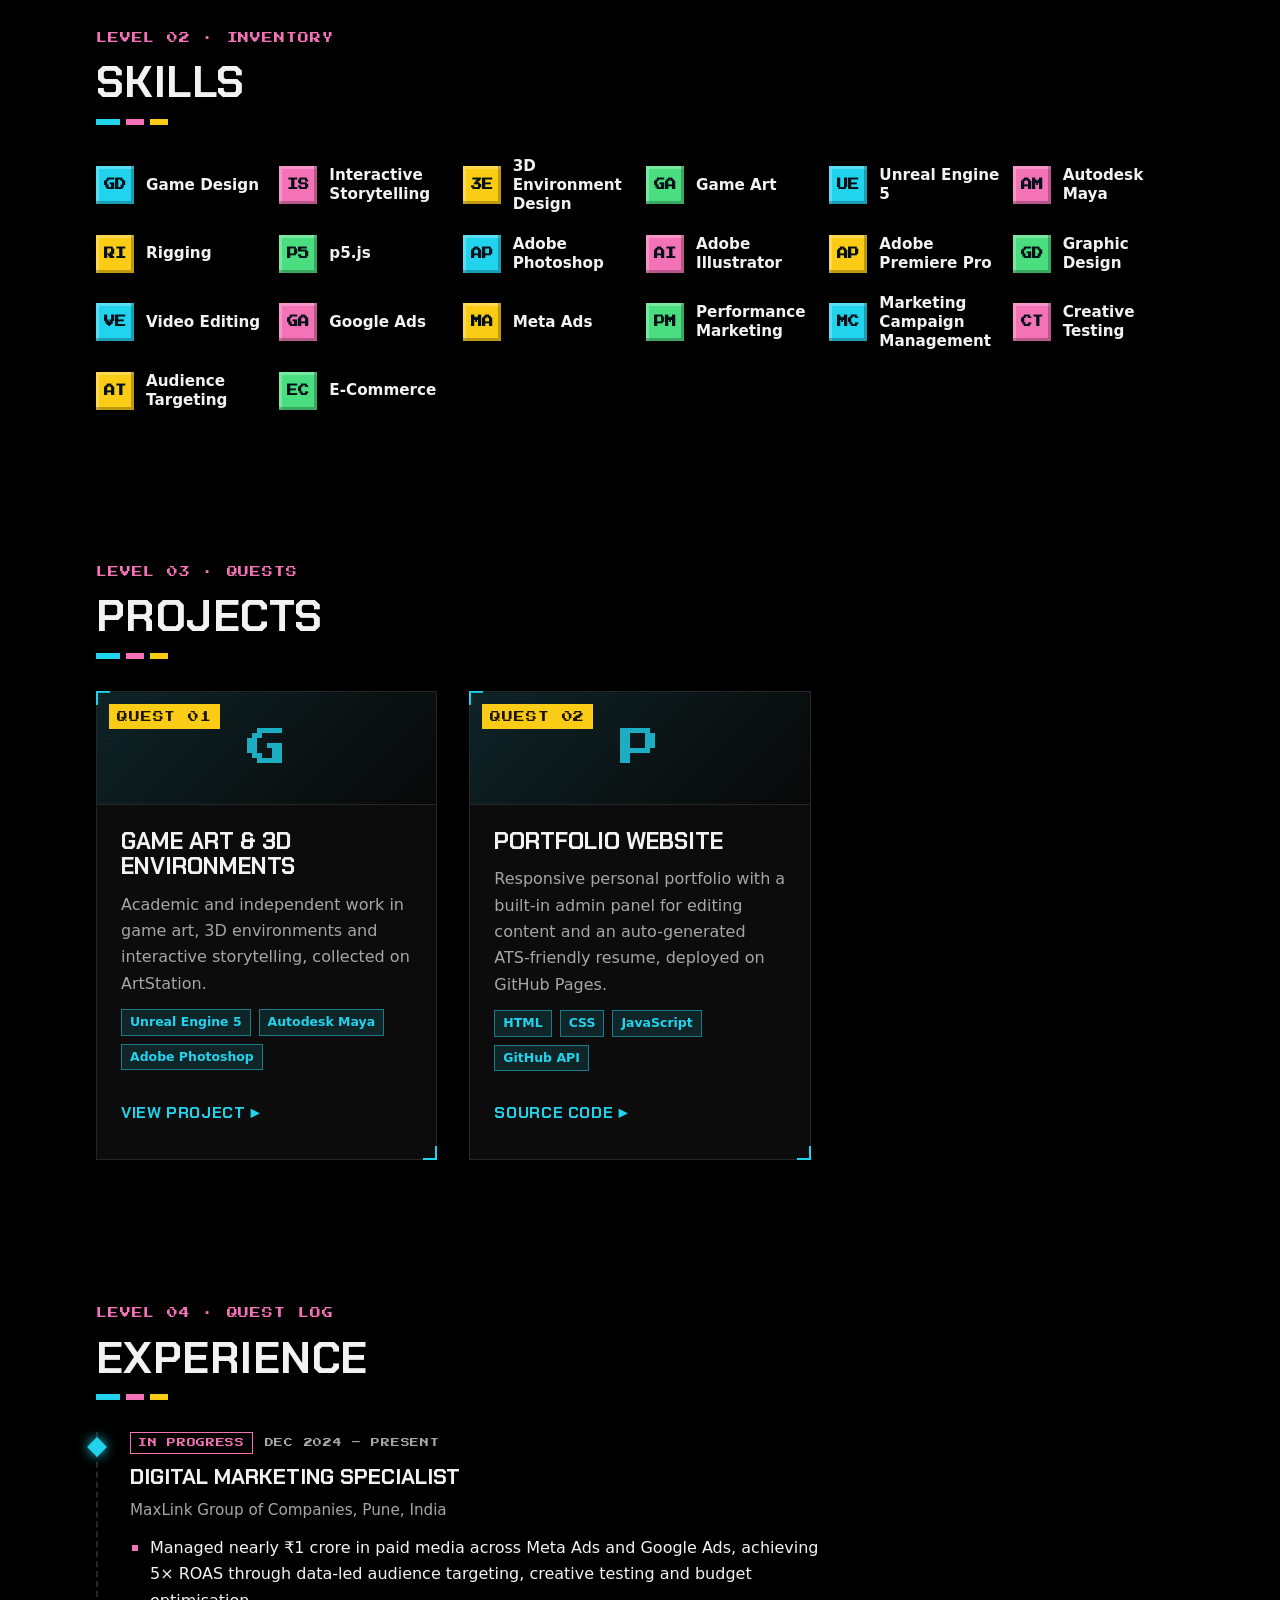
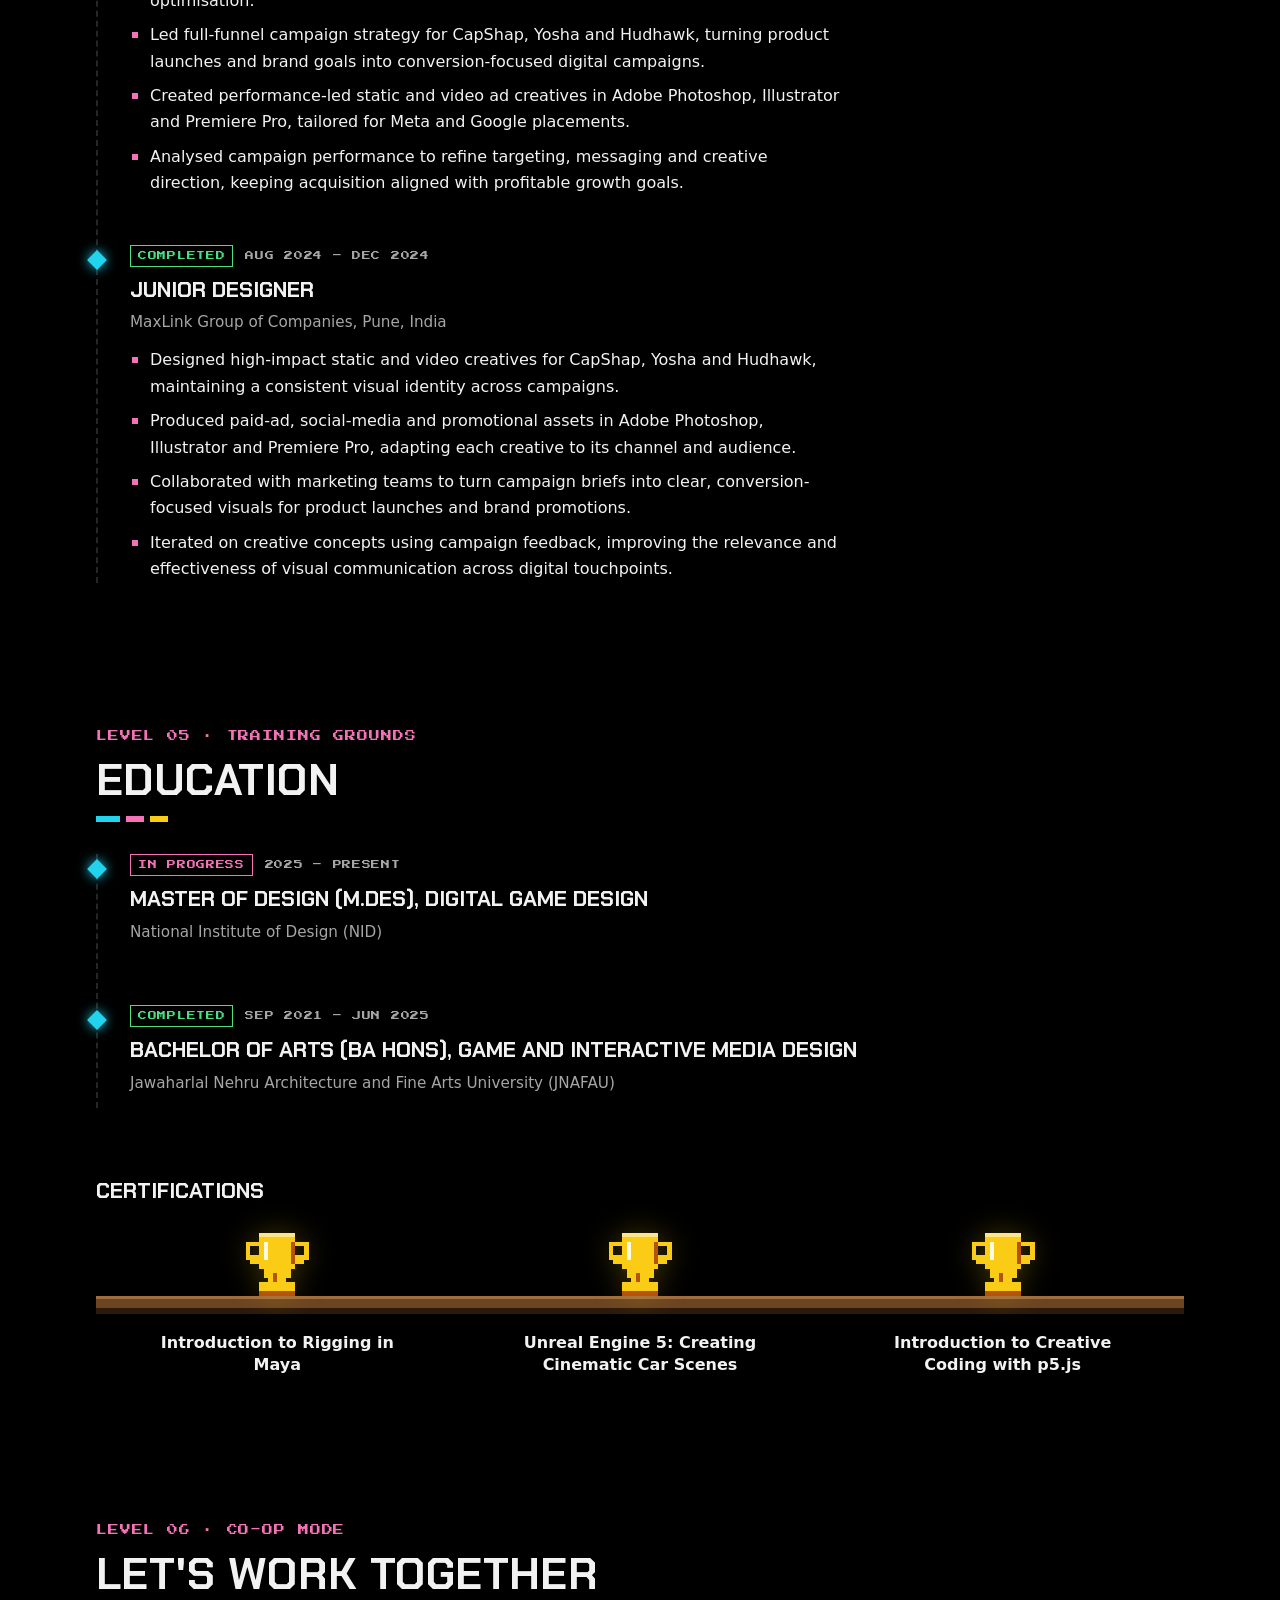
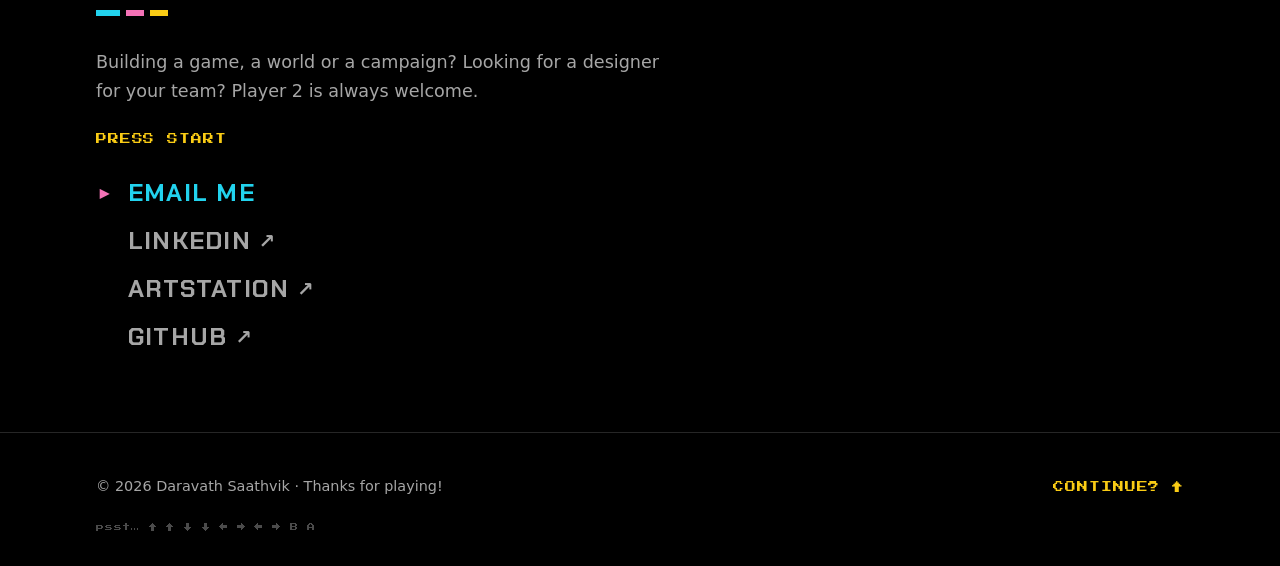
==== commit b1109cf3: "Title-screen menus for hero and contact actions; unified header HUD boxes" ====
--- a/index.html
+++ b/index.html
@@ -52,8 +52,11 @@
           <h1 class="hero-name glitch" data-bind="name">&nbsp;</h1>
           <p class="hero-role"><span class="pixel-label">Class</span> <span data-bind="role"></span></p>
           <p class="hero-tagline" data-bind="tagline"></p>
-          <div class="hero-actions" data-slot="actions"></div>
-          <ul class="social-list" data-slot="socials"></ul>
+          <ul class="title-menu hero-menu" data-slot="actions" aria-label="Quick links"></ul>
+          <div class="social-row">
+            <span class="social-label pixel">Find me on</span>
+            <ul class="social-list" data-slot="socials"></ul>
+          </div>
         </div>
         <div class="hero-photo">
           <div class="char-frame">
@@ -118,7 +121,7 @@
         <h2 class="section-title" id="contact-title">Let's work together</h2>
         <p class="contact-lead">Building a game, a world or a campaign? Looking for a designer for your team? Player 2 is always welcome.</p>
         <p class="press-start pixel" aria-hidden="true">Press start</p>
-        <div class="contact-actions" data-slot="contact"></div>
+        <ul class="title-menu" data-slot="contact" aria-label="Contact options"></ul>
       </div>
     </section>
 
--- a/css/styles.css
+++ b/css/styles.css
@@ -170,30 +170,25 @@
 .brand:hover { color: var(--color-accent); }
 
 .site-nav { order: 3; }
-.hud-level {
+/* Header HUD: the level readout, the game switch and the menu button share one box style */
+.hud-level, .game-toggle {
   order: 1;
-  font-family: var(--font-pixel);
-  font-size: 0.62rem;
-  color: var(--color-gold);
-  padding: 6px 8px;
-  border: 1px solid var(--color-border);
-  white-space: nowrap;
-}
-.game-toggle {
-  order: 1;
-  min-height: 44px;
-  padding: 0 10px;
+  display: inline-flex;
+  align-items: center;
+  height: 44px;
+  padding: 0 12px;
   font-family: var(--font-pixel);
   font-size: 0.6rem;
+  line-height: 1;
   text-transform: uppercase;
   white-space: nowrap;
-  color: var(--color-accent-2);
-  background: var(--color-surface);
+  color: var(--color-gold);
+  background: transparent;
   border: 1px solid var(--color-border);
-  cursor: pointer;
-}
+}
+.game-toggle { cursor: pointer; }
 .game-toggle[aria-pressed="false"] { color: var(--color-muted); }
-.game-toggle:hover { border-color: var(--color-accent-2); }
+.game-toggle:hover, .nav-toggle:hover { border-color: var(--color-gold); }
 .game-toggle[hidden] { display: none; }
 
 .nav-list {
@@ -224,8 +219,8 @@
   width: 44px;
   height: 44px;
   border: 1px solid var(--color-border);
-  background: var(--color-surface);
-  color: var(--color-text);
+  background: transparent;
+  color: var(--color-gold);
   cursor: pointer;
 }
 .nav-toggle { display: none; }
@@ -290,41 +285,43 @@
   .game-toggle { display: none; }
 }
 
-/* ---------- Buttons: arcade style with offset pixel shadow ---------- */
-.btn {
+/* ---------- Title-screen menu (hero + contact actions) ----------
+   Stacked items like a game's main menu; a blinking ▶ marks the selected one. */
+.title-menu {
+  list-style: none;
+  margin: 0;
+  padding: 0;
+  display: grid;
+  justify-items: start;
+  gap: var(--space-1);
+}
+.title-menu:empty { display: none; }
+.title-menu a {
+  position: relative;
   display: inline-flex;
   align-items: center;
-  justify-content: center;
-  gap: var(--space-2);
-  min-height: 48px;
-  padding: var(--space-3) var(--space-5);
-  border: 2px solid transparent;
-  border-radius: 0;
+  min-height: 44px;
+  padding-left: 2rem;
   font-family: var(--font-display);
   font-weight: 700;
-  font-size: 1rem;
+  font-size: clamp(1.2rem, 0.8vw + 1rem, 1.55rem);
   letter-spacing: 0.05em;
   text-transform: uppercase;
   text-decoration: none;
-  transition: transform 0.08s ease, box-shadow 0.08s ease, background-color 0.15s ease;
-}
-.btn-primary {
-  background: var(--color-accent);
-  color: var(--color-on-accent);
-  box-shadow: 4px 4px 0 var(--color-accent-2);
-}
-.btn-primary:hover { background: var(--color-accent-strong); color: var(--color-on-accent); }
-.btn-ghost {
-  background: var(--color-surface);
-  border-color: var(--color-text);
-  color: var(--color-text);
-  box-shadow: 4px 4px 0 var(--color-accent);
-}
-.btn-ghost:hover { color: var(--color-accent); border-color: var(--color-accent); }
-.btn:hover { transform: translate(-1px, -1px); }
-.btn-primary:hover { box-shadow: 5px 5px 0 var(--color-accent-2); }
-.btn-ghost:hover { box-shadow: 5px 5px 0 var(--color-accent); }
-.btn:active { transform: translate(4px, 4px); box-shadow: 0 0 0 transparent; }
+  color: var(--color-muted);
+}
+.title-menu a[target="_blank"]::after { content: "↗"; margin-left: 0.4em; font-size: 0.8em; }
+.title-menu a::before {
+  content: "▶";
+  position: absolute;
+  left: 0.2rem;
+  font-size: 0.7em;
+  color: var(--color-accent-2);
+  visibility: hidden;
+}
+.title-menu a.is-selected { color: var(--color-accent); }
+.title-menu a.is-selected::before { visibility: visible; animation: blink 1s steps(2, start) infinite; }
+.title-menu a:active { transform: translateX(4px); }
 
 /* ---------- Hero ---------- */
 .hero {
@@ -406,23 +403,30 @@
   color: var(--color-muted);
 }
 
-.hero-actions {
+.hero-menu { margin-top: var(--space-6); }
+
+/* "Find me on" row, set off from the menu by the dashed pixel rule */
+.social-row {
   display: flex;
   flex-wrap: wrap;
-  gap: var(--space-4);
-  margin-top: var(--space-6);
-}
-
-/* Button tiers used site-wide: .btn-primary (main action) > .btn-ghost (secondary) > text links (tertiary) */
+  align-items: center;
+  gap: 0 var(--space-5);
+  margin-top: var(--space-5);
+  padding-top: var(--space-3);
+  max-width: 34rem;
+  border-top: 4px solid transparent;
+  border-image: var(--dash-rule) 4;
+}
+.social-row:has(.social-list:empty) { display: none; }
+.social-label { font-size: 0.55rem; color: var(--color-accent-2); }
 .social-list {
   list-style: none;
   padding: 0;
-  margin: var(--space-4) 0 0;
+  margin: 0;
   display: flex;
   flex-wrap: wrap;
   gap: 0 var(--space-5);
 }
-.social-list:empty { display: none; }
 .social-list a {
   display: inline-flex;
   align-items: center;
@@ -786,7 +790,6 @@
 /* Contact */
 .contact-lead { margin: 0 0 var(--space-5); max-width: 36rem; color: var(--color-muted); font-size: 1.1rem; }
 .press-start { margin: 0 0 var(--space-5); color: var(--color-gold); animation: blink 1.1s steps(2, start) infinite; }
-.contact-actions { display: flex; flex-wrap: wrap; gap: var(--space-4); }
 
 /* Footer */
 .site-footer {
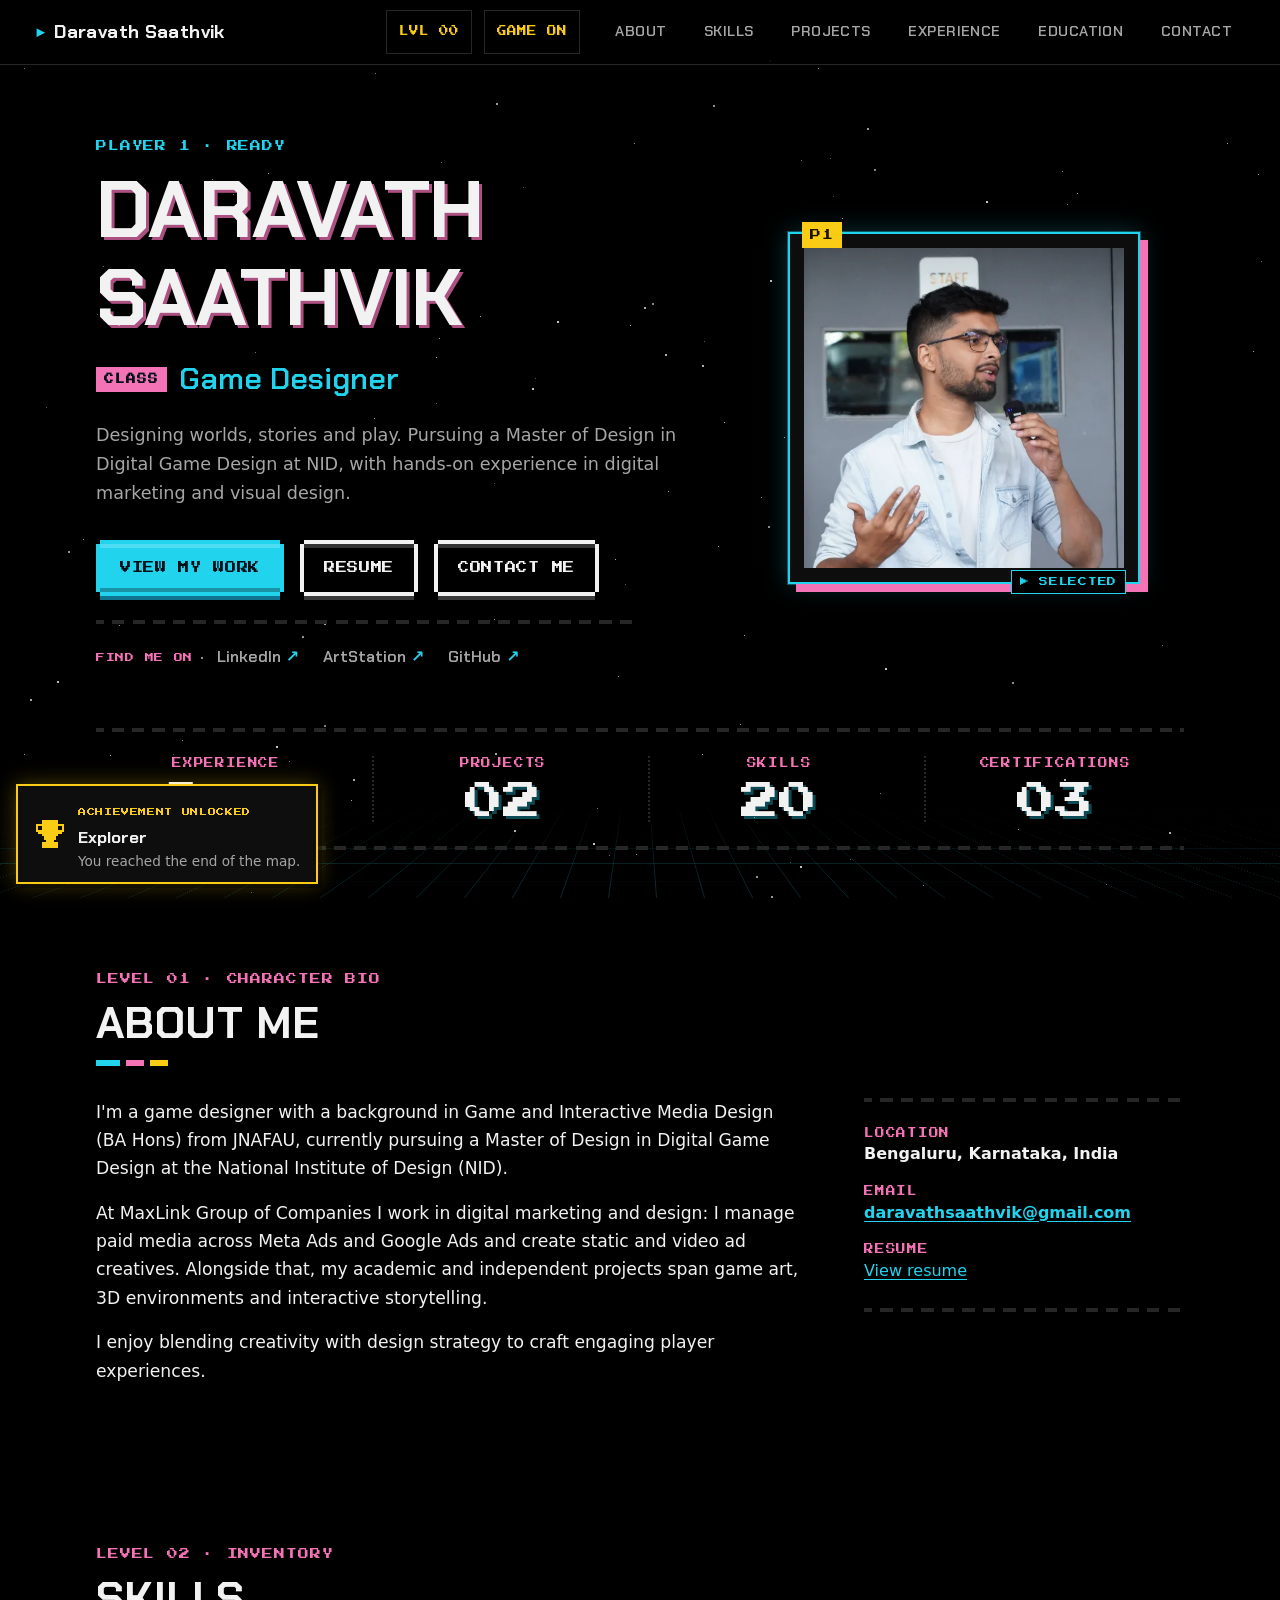
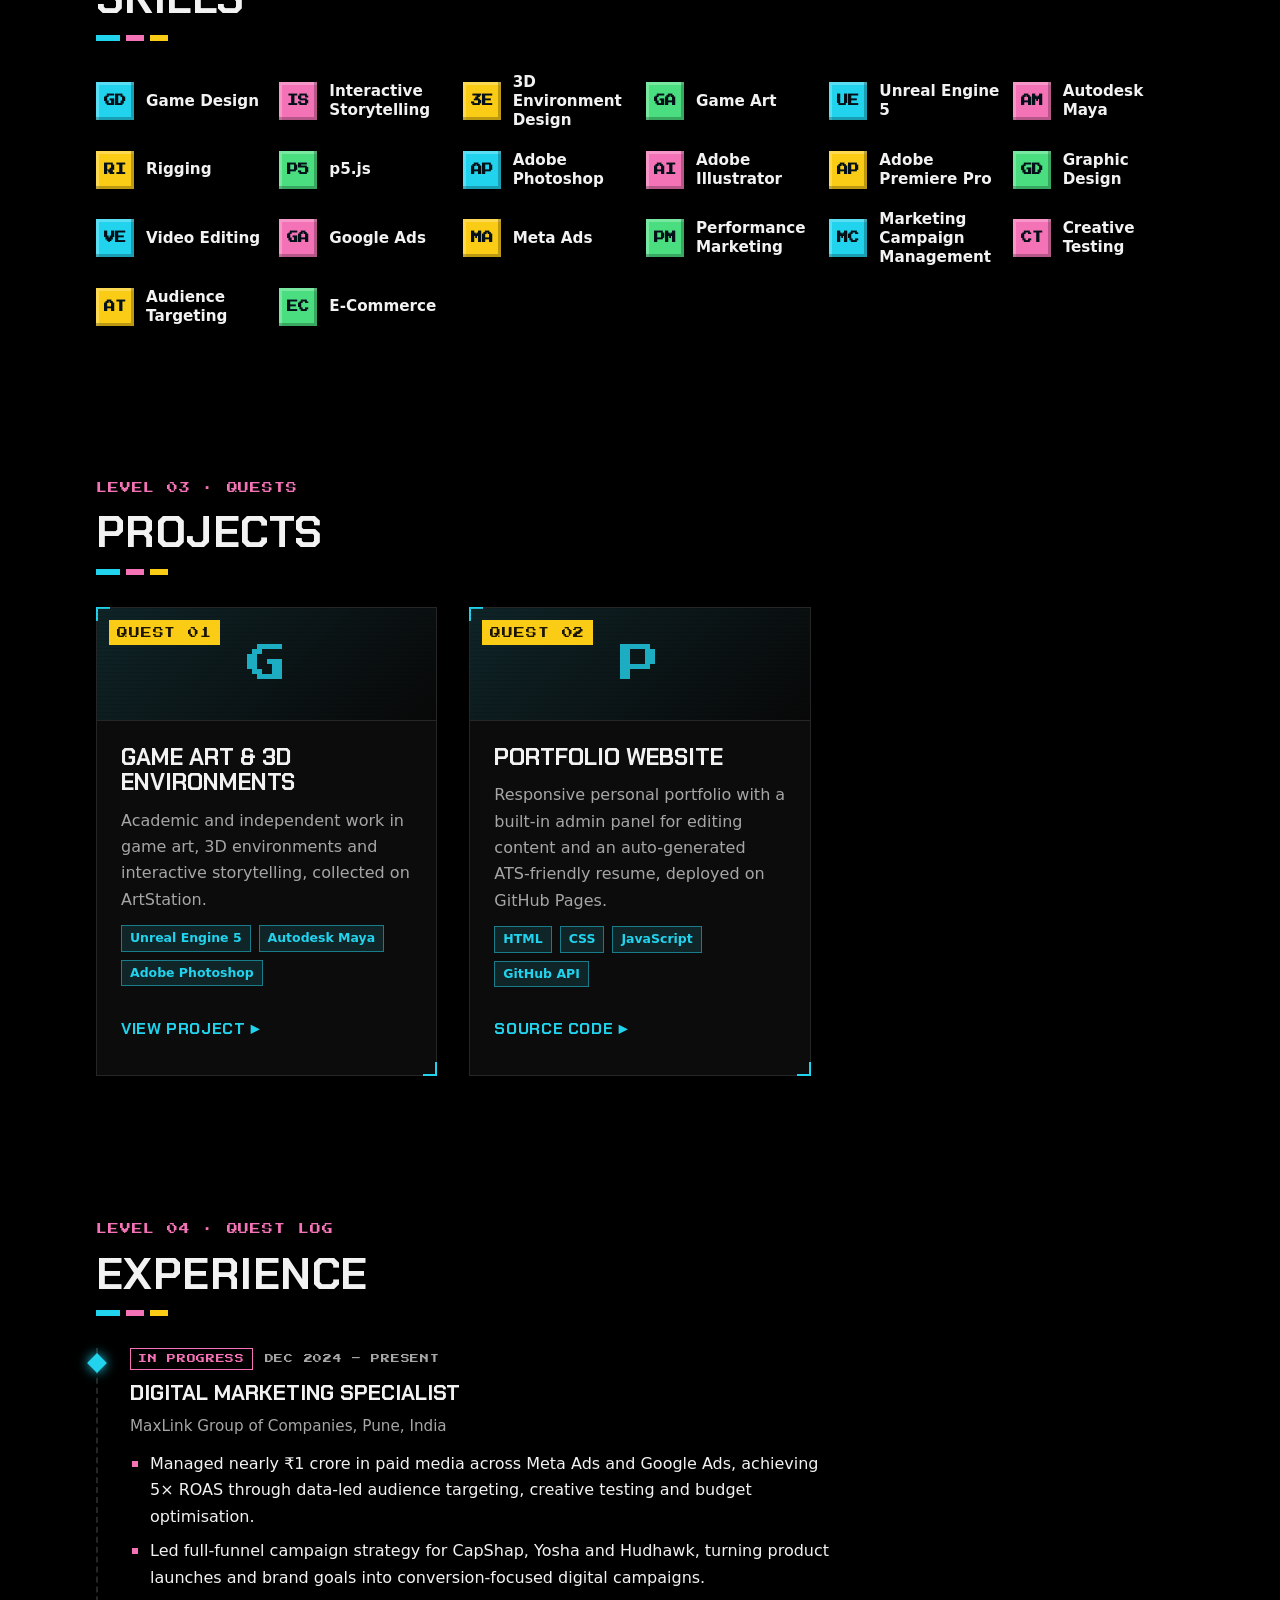
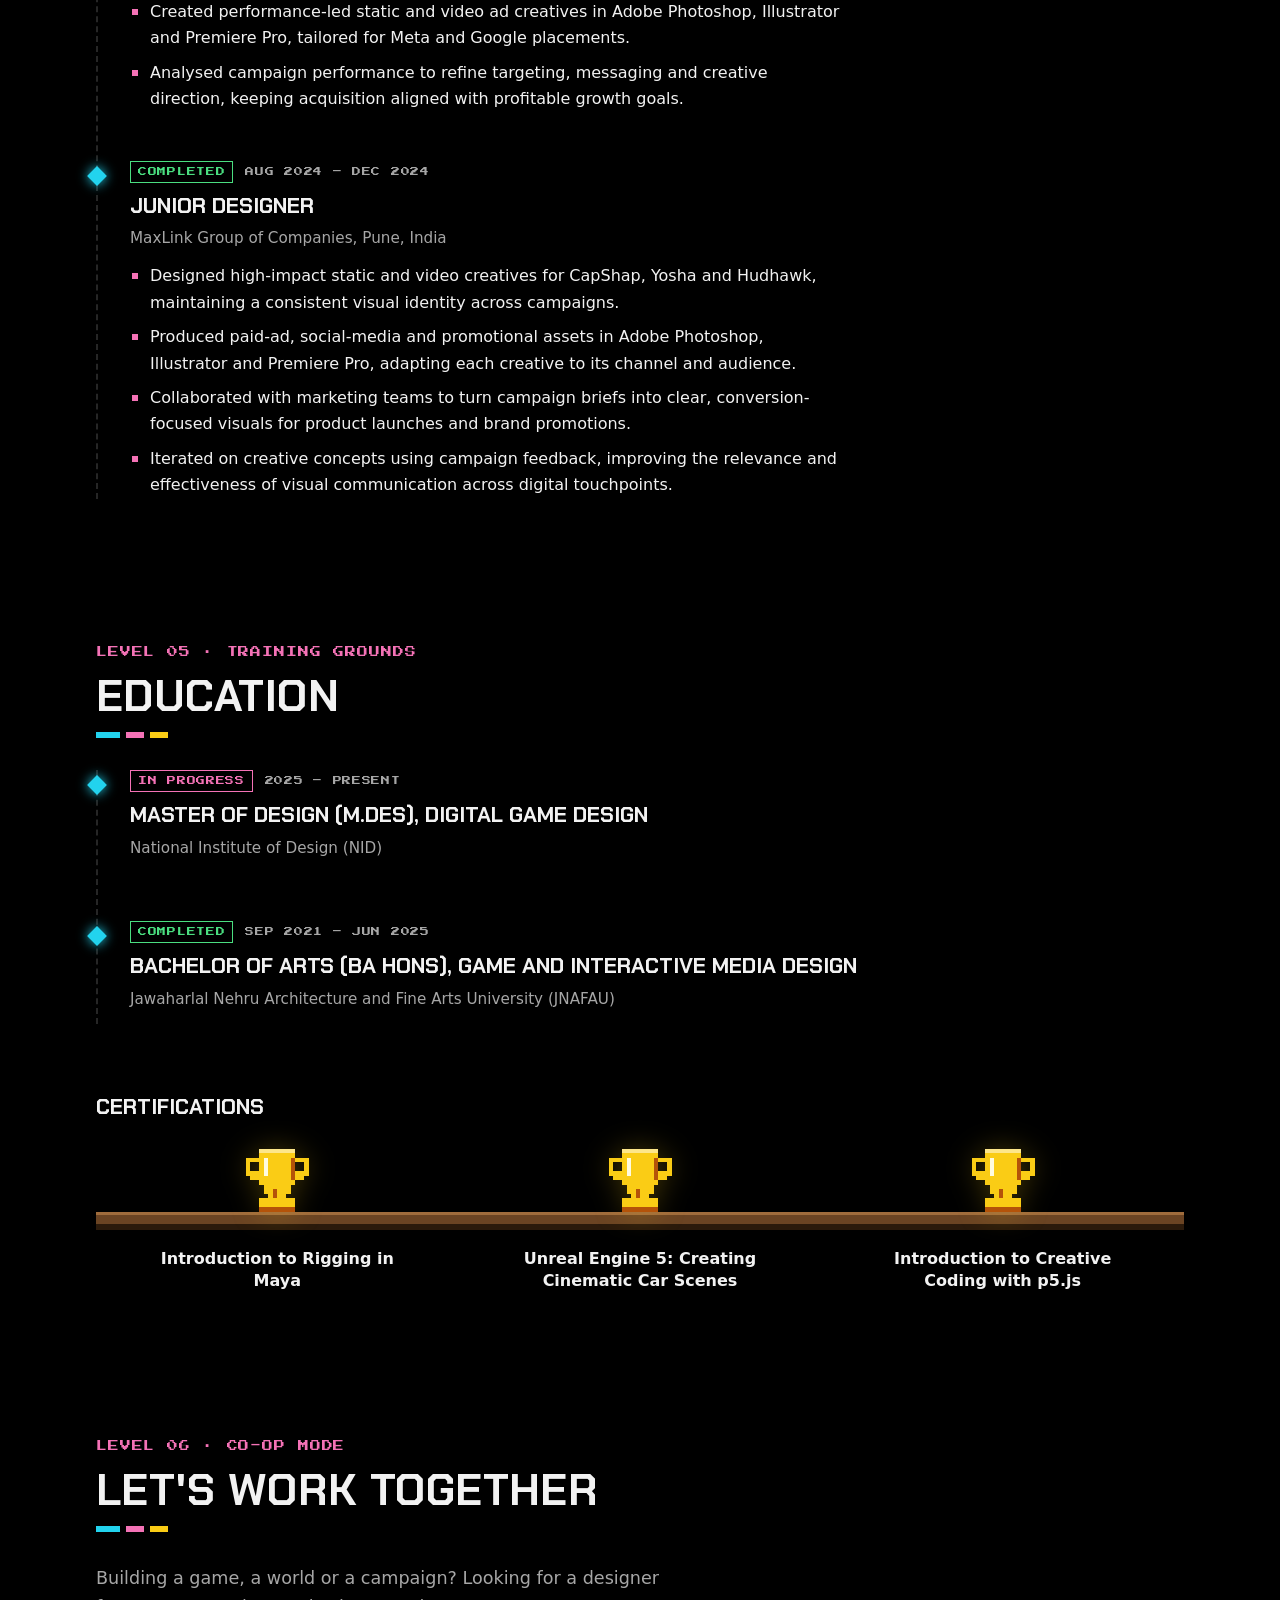
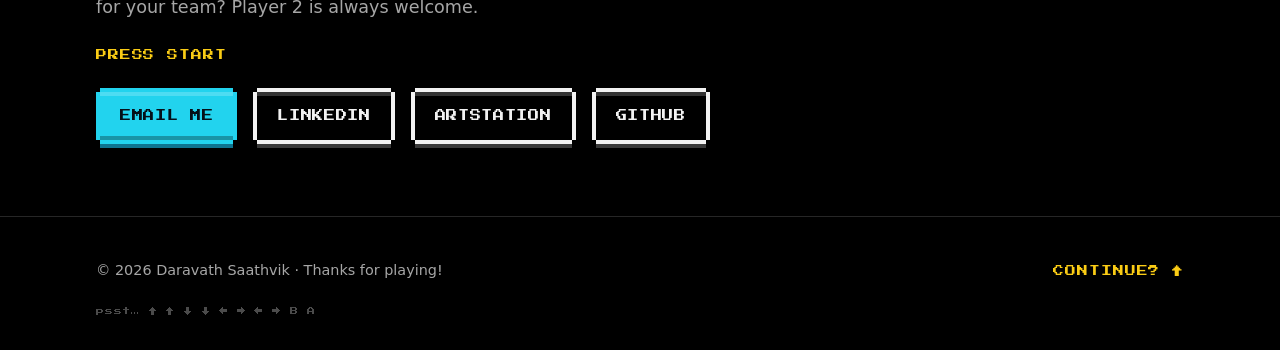
==== commit dab067af: "8-bit pixel buttons for hero and contact actions" ====
--- a/index.html
+++ b/index.html
@@ -52,7 +52,7 @@
           <h1 class="hero-name glitch" data-bind="name">&nbsp;</h1>
           <p class="hero-role"><span class="pixel-label">Class</span> <span data-bind="role"></span></p>
           <p class="hero-tagline" data-bind="tagline"></p>
-          <ul class="title-menu hero-menu" data-slot="actions" aria-label="Quick links"></ul>
+          <div class="pixel-btns hero-actions" data-slot="actions"></div>
           <div class="social-row">
             <span class="social-label pixel">Find me on</span>
             <ul class="social-list" data-slot="socials"></ul>
@@ -121,7 +121,7 @@
         <h2 class="section-title" id="contact-title">Let's work together</h2>
         <p class="contact-lead">Building a game, a world or a campaign? Looking for a designer for your team? Player 2 is always welcome.</p>
         <p class="press-start pixel" aria-hidden="true">Press start</p>
-        <ul class="title-menu" data-slot="contact" aria-label="Contact options"></ul>
+        <div class="pixel-btns" data-slot="contact"></div>
       </div>
     </section>
 
--- a/css/styles.css
+++ b/css/styles.css
@@ -285,43 +285,54 @@
   .game-toggle { display: none; }
 }
 
-/* ---------- Title-screen menu (hero + contact actions) ----------
-   Stacked items like a game's main menu; a blinking ▶ marks the selected one. */
-.title-menu {
-  list-style: none;
-  margin: 0;
-  padding: 0;
-  display: grid;
-  justify-items: start;
-  gap: var(--space-1);
-}
-.title-menu:empty { display: none; }
-.title-menu a {
-  position: relative;
+/* ---------- 8-bit pixel buttons (hero + contact actions) ----------
+   Drawn entirely with box-shadows: a 4px outline with stepped (notched) corners,
+   a light/dark bevel inside, and a ledge underneath that vanishes on click so the
+   button presses down like an arcade button. */
+.pixel-btns {
+  display: flex;
+  flex-wrap: wrap;
+  gap: var(--space-5) var(--space-5);
+  padding: 4px; /* room for the outline */
+}
+.pixel-btns:empty { display: none; }
+.pixel-btn {
+  --px: 4px;
+  --fill: var(--color-bg);
+  --edge: var(--color-text);
+  --ink: var(--color-text);
+  --depth: #3a3a3a;
   display: inline-flex;
   align-items: center;
-  min-height: 44px;
-  padding-left: 2rem;
-  font-family: var(--font-display);
-  font-weight: 700;
-  font-size: clamp(1.2rem, 0.8vw + 1rem, 1.55rem);
-  letter-spacing: 0.05em;
+  justify-content: center;
+  min-height: 48px;
+  padding: 0 1.25rem;
+  font-family: var(--font-pixel);
+  font-size: 0.7rem;
+  line-height: 1;
+  letter-spacing: 0.06em;
   text-transform: uppercase;
   text-decoration: none;
-  color: var(--color-muted);
-}
-.title-menu a[target="_blank"]::after { content: "↗"; margin-left: 0.4em; font-size: 0.8em; }
-.title-menu a::before {
-  content: "▶";
-  position: absolute;
-  left: 0.2rem;
-  font-size: 0.7em;
-  color: var(--color-accent-2);
-  visibility: hidden;
-}
-.title-menu a.is-selected { color: var(--color-accent); }
-.title-menu a.is-selected::before { visibility: visible; animation: blink 1s steps(2, start) infinite; }
-.title-menu a:active { transform: translateX(4px); }
+  color: var(--ink);
+  background: var(--fill);
+  box-shadow:
+    inset 0 var(--px) 0 0 rgb(255 255 255 / 0.2),
+    inset 0 calc(-1 * var(--px)) 0 0 rgb(0 0 0 / 0.3),
+    0 calc(-1 * var(--px)) 0 0 var(--edge),
+    0 var(--px) 0 0 var(--edge),
+    calc(-1 * var(--px)) 0 0 0 var(--edge),
+    var(--px) 0 0 0 var(--edge),
+    0 calc(2 * var(--px)) 0 0 var(--depth);
+}
+.pixel-btn:hover { --edge: var(--color-accent); --ink: var(--color-accent); color: var(--ink); }
+.pixel-btn-primary {
+  --fill: var(--color-accent);
+  --edge: var(--color-accent);
+  --ink: var(--color-on-accent);
+  --depth: #0e7490;
+}
+.pixel-btn-primary:hover { --fill: var(--color-accent-strong); --edge: var(--color-accent-strong); --ink: var(--color-on-accent); }
+.pixel-btn:active { transform: translateY(var(--px)); --depth: transparent; }
 
 /* ---------- Hero ---------- */
 .hero {
@@ -403,7 +414,7 @@
   color: var(--color-muted);
 }
 
-.hero-menu { margin-top: var(--space-6); }
+.hero-actions { margin-top: var(--space-6); }
 
 /* "Find me on" row, set off from the menu by the dashed pixel rule */
 .social-row {
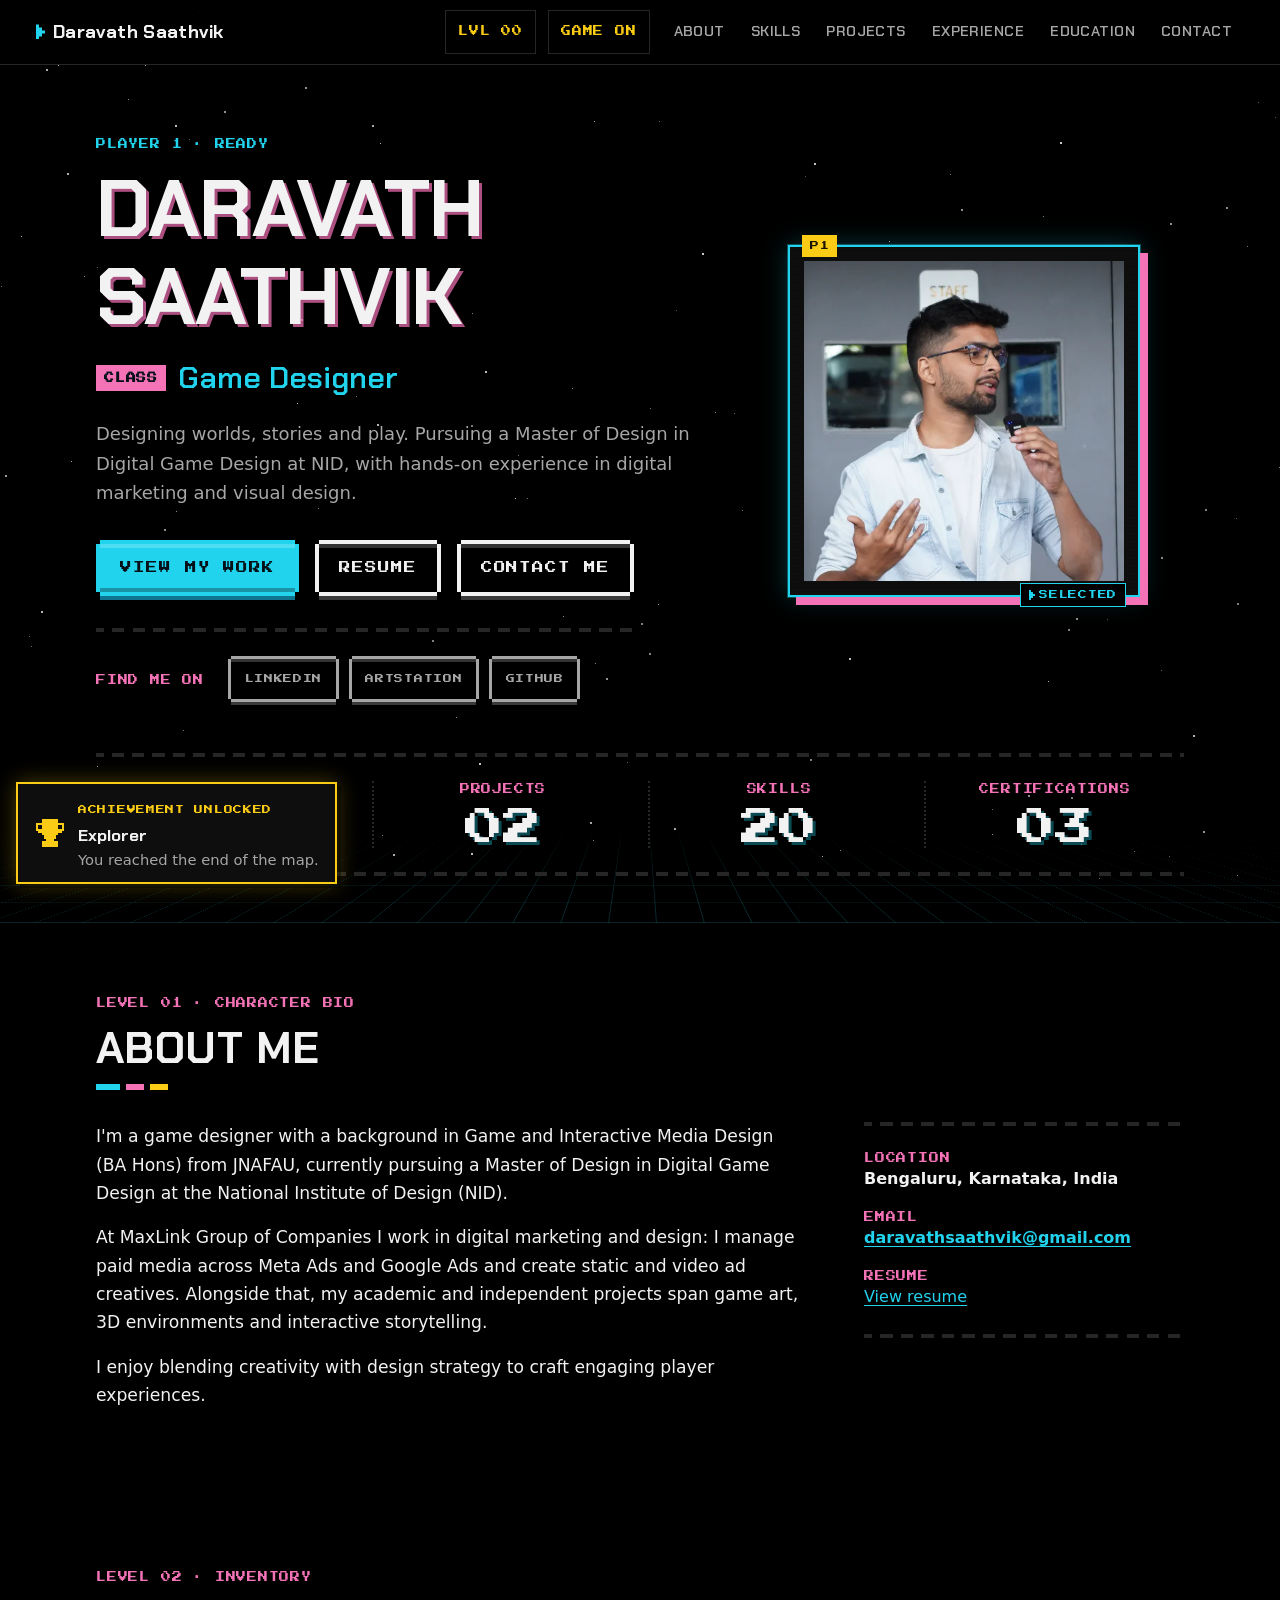
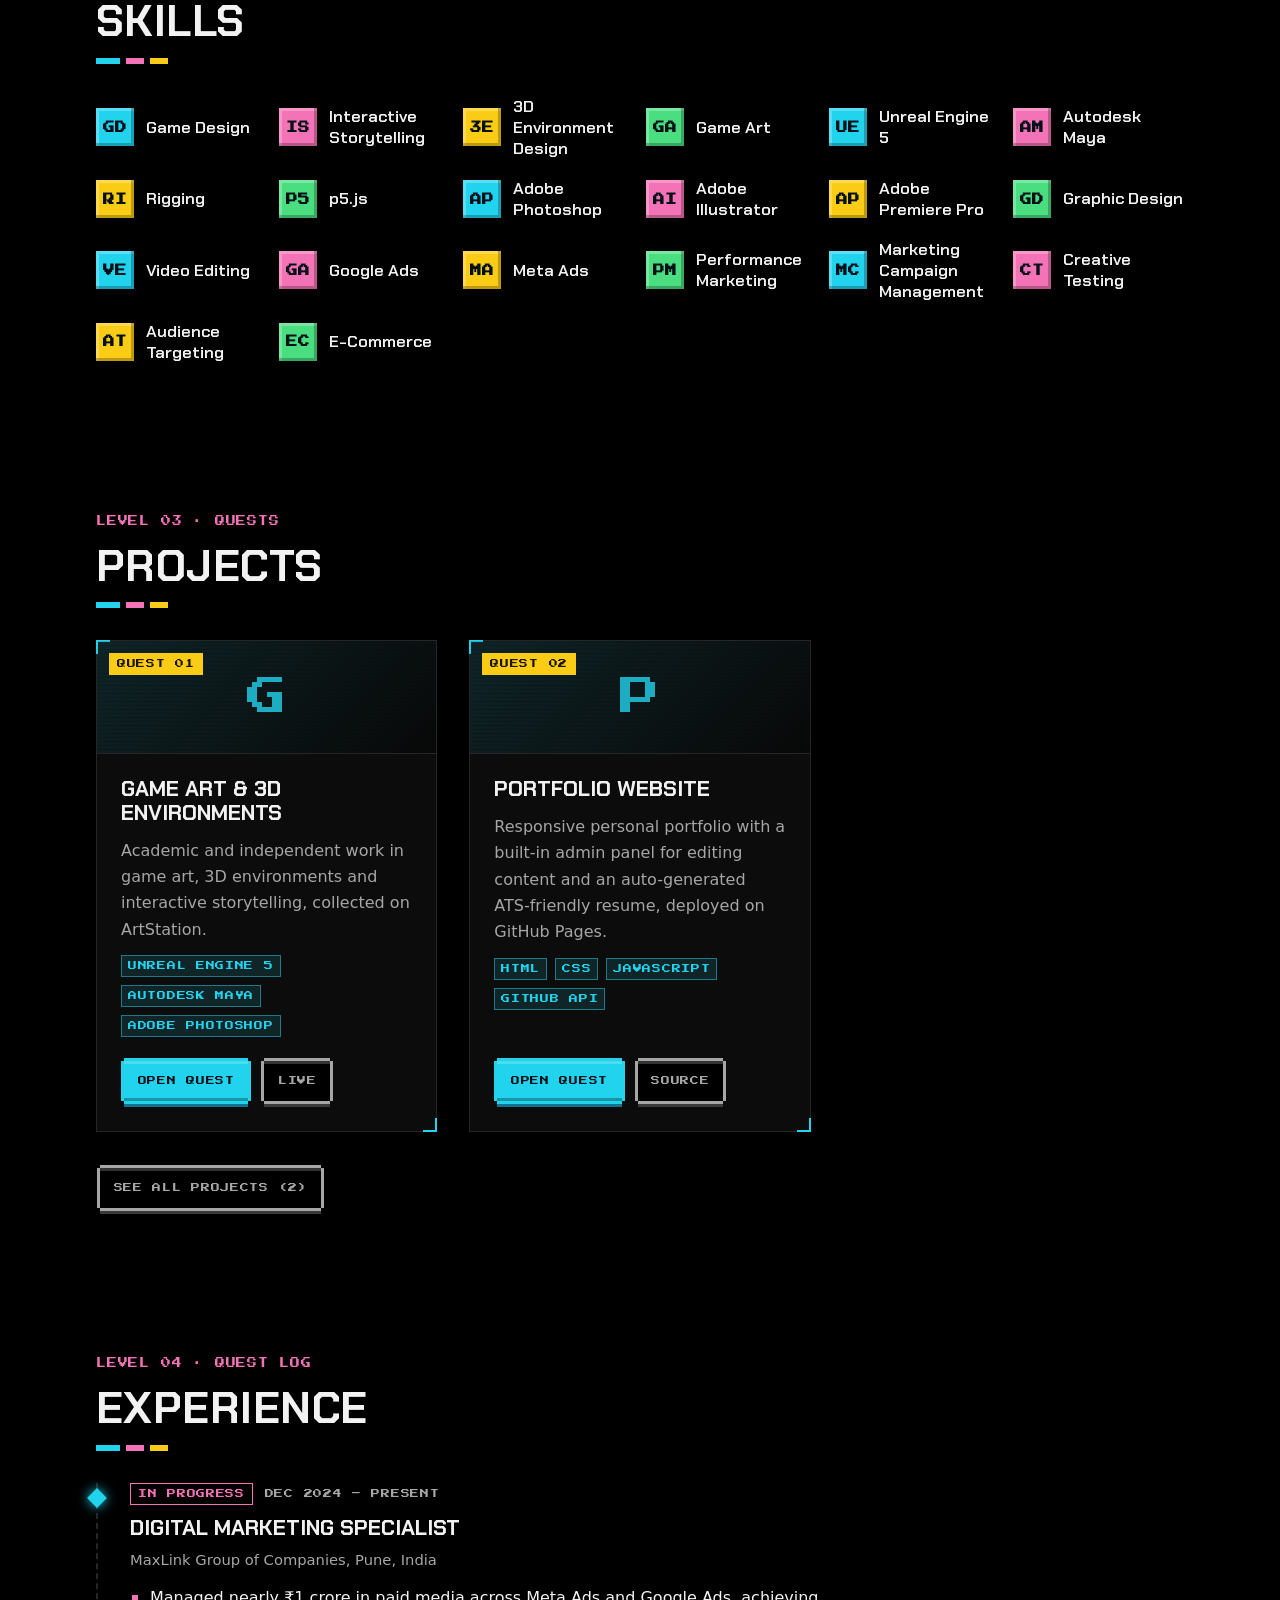
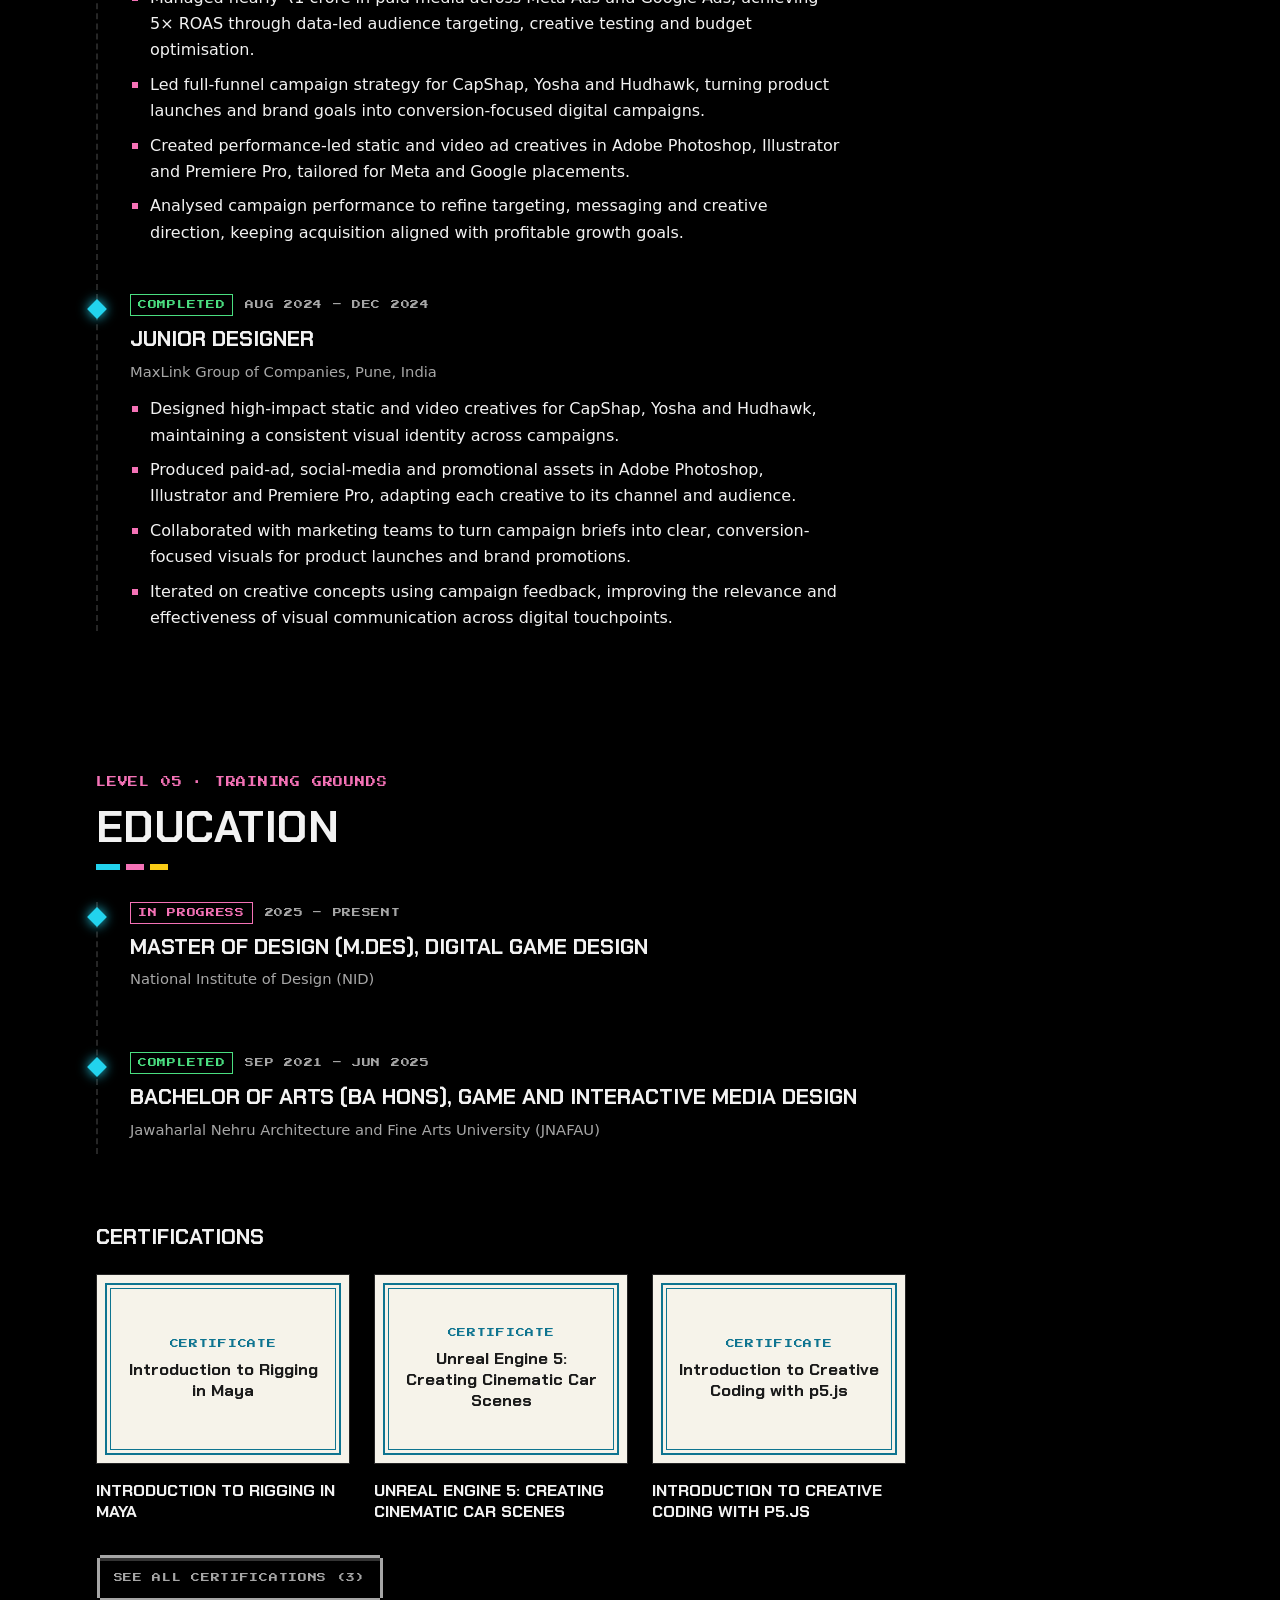
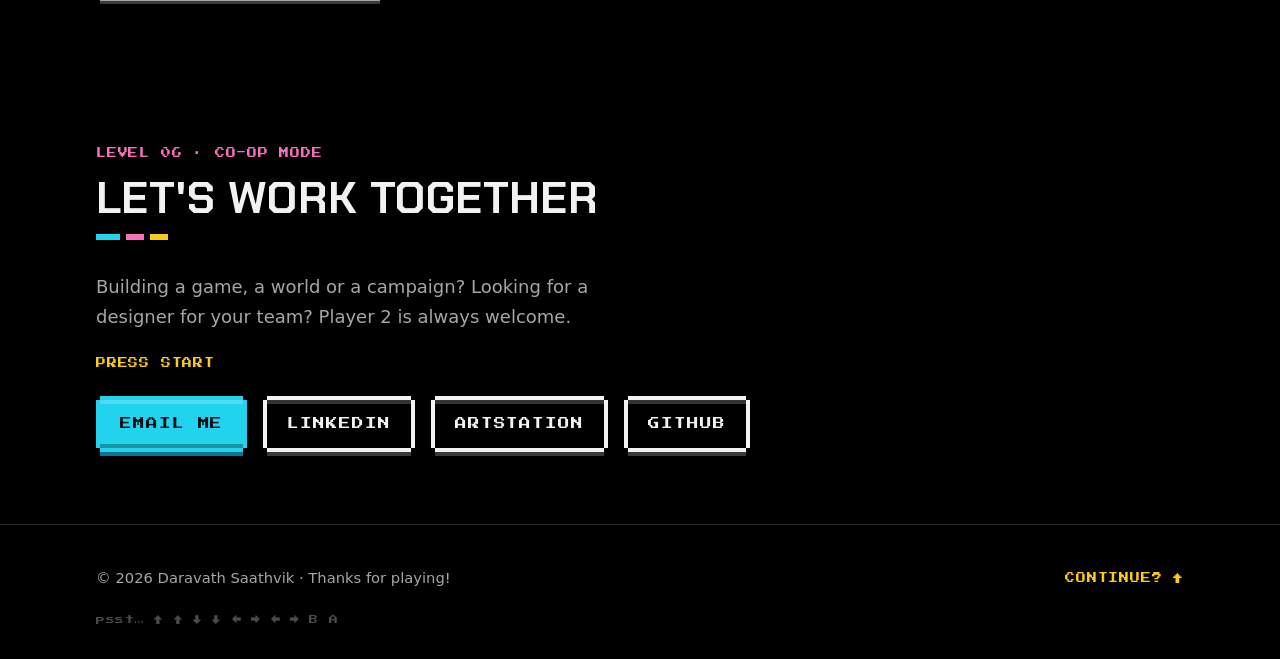
==== commit 3cb3a295: "Font consistency: shared type scale, pixel tags and card buttons, pixel-drawn arrows" ====
--- a/index.html
+++ b/index.html
@@ -23,7 +23,7 @@
 
   <header class="site-header">
     <div class="container header-inner">
-      <a class="brand" href="#top"><span class="brand-mark" aria-hidden="true">▶</span> <span data-bind="name">Portfolio</span></a>
+      <a class="brand" href="#top"><span class="brand-mark" aria-hidden="true"></span><span data-bind="name">Portfolio</span></a>
       <nav class="site-nav" aria-label="Main">
         <button class="nav-toggle" type="button" aria-expanded="false" aria-controls="nav-list">
           <span class="nav-toggle-bar"></span>
@@ -62,7 +62,7 @@
           <div class="char-frame">
             <span class="char-tag pixel" aria-hidden="true">P1</span>
             <div class="char-slot" data-slot="photo"></div>
-            <span class="char-status pixel" aria-hidden="true"><span class="blink">▶</span> Selected</span>
+            <span class="char-status pixel" aria-hidden="true"><span class="pixel-arrow blink"></span>Selected</span>
           </div>
         </div>
       </div>
--- a/css/styles.css
+++ b/css/styles.css
@@ -29,6 +29,20 @@
   --space-7: 3rem;
   --space-8: 4.5rem;
 
+  /* Type scale: use these tokens instead of one-off sizes.
+     Pixel font (Press Start 2P): labels, badges, buttons, numbers.
+     Display font (Chakra Petch): headings, names, titles, menu.
+     Body font (system): reading text. */
+  --fs-pixel-sm: 0.55rem;   /* badges, tags, dates, small buttons */
+  --fs-pixel: 0.62rem;      /* labels: LEVEL tags, stat/fact labels, CLASS, header HUD */
+  --fs-pixel-lg: 0.72rem;   /* big pixel buttons */
+  --ls-pixel: 0.08em;
+  --fs-title: 1.35rem;      /* item titles: projects, jobs, degrees, sub-headings */
+  --fs-title-sm: 1.05rem;   /* compact names: skills, certificates, achievements */
+  --fs-lead: 1.125rem;      /* intro text: tagline, summaries, contact line */
+  --fs-read: 1.075rem;      /* long reading text: About, project write-ups */
+  --fs-meta: 0.92rem;       /* small grey details: company/location, captions, footer */
+
   /* Shared motifs: dashed pixel rule between blocks, one pixel "hop" on hover */
   --dash-rule: repeating-linear-gradient(90deg, var(--color-border) 0 12px, transparent 12px 20px);
   --hop: translateY(-6px);
@@ -70,9 +84,9 @@
 
 .pixel {
   font-family: var(--font-pixel);
-  font-size: 0.68rem;
+  font-size: var(--fs-pixel);
   line-height: 1.6;
-  letter-spacing: 0.08em;
+  letter-spacing: var(--ls-pixel);
   text-transform: uppercase;
 }
 
@@ -166,7 +180,17 @@
   text-overflow: ellipsis;
   min-width: 0;
 }
-.brand-mark { color: var(--color-accent); font-size: 0.8em; }
+/* Pixel-drawn arrow (▶ isn't in the pixel font, so it's drawn instead of typed) */
+.brand-mark, .pixel-arrow {
+  display: inline-block;
+  flex: none;
+  width: 9px;
+  height: 15px;
+  background: currentColor;
+  clip-path: polygon(0 0, 33.3% 0, 33.3% 20%, 66.6% 20%, 66.6% 40%, 100% 40%, 100% 60%, 66.6% 60%, 66.6% 80%, 33.3% 80%, 33.3% 100%, 0 100%);
+}
+.brand-mark { color: var(--color-accent); }
+.pixel-arrow { width: 6px; height: 10px; margin-right: 0.5em; vertical-align: -1px; }
 .brand:hover { color: var(--color-accent); }
 
 .site-nav { order: 3; }
@@ -178,7 +202,8 @@
   height: 44px;
   padding: 0 12px;
   font-family: var(--font-pixel);
-  font-size: 0.6rem;
+  font-size: var(--fs-pixel);
+  letter-spacing: var(--ls-pixel);
   line-height: 1;
   text-transform: uppercase;
   white-space: nowrap;
@@ -210,8 +235,6 @@
   font-size: 0.9rem;
 }
 .nav-list a:hover { color: var(--color-accent); }
-.nav-list a::before { content: "▸"; margin-right: 4px; opacity: 0; transition: opacity 0.15s; color: var(--color-accent-2); }
-.nav-list a:hover::before { opacity: 1; }
 
 .nav-toggle {
   display: inline-grid;
@@ -276,7 +299,6 @@
   }
   .nav-list.is-open { display: flex; }
   .nav-list a { padding: var(--space-3); font-size: 1.05rem; }
-  .nav-list a::before { opacity: 1; }
 }
 @media (max-width: 420px) {
   .hud-level { display: none; }
@@ -307,10 +329,12 @@
   justify-content: center;
   min-height: 48px;
   padding: 0 1.25rem;
+  border: 0;
+  cursor: pointer;
   font-family: var(--font-pixel);
-  font-size: 0.7rem;
+  font-size: var(--fs-pixel-lg);
   line-height: 1;
-  letter-spacing: 0.06em;
+  letter-spacing: var(--ls-pixel);
   text-transform: uppercase;
   text-decoration: none;
   color: var(--ink);
@@ -333,6 +357,18 @@
 }
 .pixel-btn-primary:hover { --fill: var(--color-accent-strong); --edge: var(--color-accent-strong); --ink: var(--color-on-accent); }
 .pixel-btn:active { transform: translateY(var(--px)); --depth: transparent; }
+/* Small variant for secondary links (e.g. "Find me on") */
+.pixel-btn-sm {
+  --px: 3px;
+  --edge: var(--color-muted);
+  --ink: var(--color-muted);
+  min-height: 40px;
+  padding: 0 0.85rem;
+  font-size: var(--fs-pixel-sm);
+}
+/* Small but still the main action (e.g. "Open quest" on project cards) */
+.pixel-btn-primary.pixel-btn-sm { --edge: var(--color-accent); --ink: var(--color-on-accent); }
+.pixel-btn-primary.pixel-btn-sm:hover { --fill: var(--color-accent-strong); --edge: var(--color-accent-strong); }
 
 /* ---------- Hero ---------- */
 .hero {
@@ -399,8 +435,8 @@
 }
 .pixel-label {
   font-family: var(--font-pixel);
-  font-size: 0.6rem;
-  letter-spacing: 0.1em;
+  font-size: var(--fs-pixel);
+  letter-spacing: var(--ls-pixel);
   text-transform: uppercase;
   color: var(--color-on-accent);
   background: var(--color-accent-2);
@@ -410,7 +446,7 @@
 .hero-tagline {
   margin: var(--space-4) 0 0;
   max-width: 38rem;
-  font-size: 1.1rem;
+  font-size: var(--fs-lead);
   color: var(--color-muted);
 }
 
@@ -421,35 +457,23 @@
   display: flex;
   flex-wrap: wrap;
   align-items: center;
-  gap: 0 var(--space-5);
-  margin-top: var(--space-5);
-  padding-top: var(--space-3);
+  gap: var(--space-3) var(--space-5);
+  margin-top: var(--space-6);
+  padding-top: var(--space-5);
   max-width: 34rem;
   border-top: 4px solid transparent;
   border-image: var(--dash-rule) 4;
 }
 .social-row:has(.social-list:empty) { display: none; }
-.social-label { font-size: 0.55rem; color: var(--color-accent-2); }
+.social-label { font-size: var(--fs-pixel); color: var(--color-accent-2); }
 .social-list {
   list-style: none;
-  padding: 0;
+  padding: 3px 3px 6px; /* room for the small buttons' outline and ledge */
   margin: 0;
   display: flex;
   flex-wrap: wrap;
-  gap: 0 var(--space-5);
-}
-.social-list a {
-  display: inline-flex;
-  align-items: center;
-  min-height: 44px;
-  color: var(--color-muted);
-  text-decoration: none;
-  font-family: var(--font-display);
-  font-weight: 600;
-  font-size: 1rem;
-}
-.social-list a::after { content: "↗"; margin-left: 0.3em; color: var(--color-accent); }
-.social-list a:hover { color: var(--color-accent); }
+  gap: var(--space-4);
+}
 
 /* Character-select frame */
 .char-frame {
@@ -469,6 +493,7 @@
   left: 12px;
   z-index: 1;
   padding: 4px 8px;
+  font-size: var(--fs-pixel-sm);
   background: var(--color-gold);
   color: #1a1400;
 }
@@ -480,7 +505,7 @@
   background: var(--color-bg);
   border: 1px solid var(--color-accent);
   color: var(--color-accent);
-  font-size: 0.55rem;
+  font-size: var(--fs-pixel-sm);
 }
 .avatar {
   width: clamp(130px, 34vw, 320px);
@@ -513,8 +538,8 @@
 .hero-stats:empty { display: none; }
 .stat dt {
   font-family: var(--font-pixel);
-  font-size: 0.6rem;
-  letter-spacing: 0.08em;
+  font-size: var(--fs-pixel);
+  letter-spacing: var(--ls-pixel);
   text-transform: uppercase;
   color: var(--color-accent-2);
 }
@@ -529,7 +554,7 @@
 .stat dd small {
   margin-left: 0.35em;
   font-size: 0.35em;
-  letter-spacing: 0.1em;
+  letter-spacing: var(--ls-pixel);
   color: var(--color-muted);
   text-shadow: none;
   vertical-align: 0.3em;
@@ -573,7 +598,7 @@
 
 /* About */
 .about-body { display: grid; gap: var(--space-6); }
-.about-text p { margin: 0 0 var(--space-4); max-width: 65ch; font-size: 1.075rem; }
+.about-text p { margin: 0 0 var(--space-4); max-width: 65ch; font-size: var(--fs-read); }
 .facts {
   list-style: none;
   margin: 0;
@@ -586,7 +611,7 @@
   border-image: var(--dash-rule) 4;
 }
 .facts:empty { display: none; }
-.fact-label { font-family: var(--font-pixel); font-size: 0.6rem; letter-spacing: 0.08em; text-transform: uppercase; color: var(--color-accent-2); }
+.fact-label { font-family: var(--font-pixel); font-size: var(--fs-pixel); letter-spacing: var(--ls-pixel); text-transform: uppercase; color: var(--color-accent-2); }
 .fact-value { font-weight: 600; overflow-wrap: anywhere; }
 @media (min-width: 900px) { .about-body { grid-template-columns: 1fr 320px; } }
 
@@ -604,8 +629,9 @@
   align-items: center;
   gap: var(--space-3);
   min-height: 56px;
+  font-family: var(--font-display);
   font-weight: 600;
-  font-size: 0.95rem;
+  font-size: var(--fs-title-sm);
   line-height: 1.25;
 }
 .slot-icon {
@@ -615,7 +641,7 @@
   width: 38px;
   height: 38px;
   font-family: var(--font-pixel);
-  font-size: 0.7rem;
+  font-size: var(--fs-pixel-lg);
   color: var(--color-on-accent);
   background: var(--slot-color, var(--color-accent));
   box-shadow: inset -3px -3px 0 rgb(0 0 0 / 0.25), inset 3px 3px 0 rgb(255 255 255 / 0.25);
@@ -652,6 +678,7 @@
   top: var(--space-3);
   left: var(--space-3);
   padding: 4px 8px;
+  font-size: var(--fs-pixel-sm);
   background: var(--color-gold);
   color: #1a1400;
 }
@@ -663,7 +690,7 @@
   padding: var(--space-5);
   flex: 1;
 }
-.project-body h3 { font-size: 1.45rem; text-transform: uppercase; }
+.project-body h3 { font-size: var(--fs-title); text-transform: uppercase; }
 .project-body p { margin: 0; color: var(--color-muted); }
 
 .tags {
@@ -675,9 +702,12 @@
   gap: var(--space-2);
 }
 .tags li {
-  font-size: 0.78rem;
-  font-weight: 700;
-  padding: 2px var(--space-2);
+  font-family: var(--font-pixel);
+  font-size: var(--fs-pixel-sm);
+  letter-spacing: var(--ls-pixel);
+  line-height: 1.6;
+  text-transform: uppercase;
+  padding: 3px 6px;
   border: 1px solid color-mix(in srgb, var(--color-accent) 50%, transparent);
   color: var(--color-accent);
   background: var(--color-accent-soft);
@@ -686,21 +716,14 @@
 .project-links {
   display: flex;
   flex-wrap: wrap;
-  gap: var(--space-5);
+  gap: var(--space-4);
   margin-top: auto;
-  padding-top: var(--space-2);
-}
-.project-links a {
-  display: inline-flex;
-  align-items: center;
-  min-height: 44px;
-  font-family: var(--font-display);
-  font-weight: 700;
-  text-transform: uppercase;
-  letter-spacing: 0.04em;
-  text-decoration: none;
-}
-.project-links a:hover { text-decoration: underline; }
+  padding: var(--space-3) 3px 6px; /* room for the small pixel buttons' outline and ledge */
+}
+/* "Open quest" covers the whole card, so a click anywhere opens the project page;
+   the Live/Source buttons sit above it and still work on their own. */
+.project-links .quest-open::after { content: ""; position: absolute; inset: 0; }
+.project-links a:not(.quest-open) { position: relative; z-index: 1; }
 
 /* Experience & education: the same quest-log timeline */
 .timeline {
@@ -723,8 +746,8 @@
   transform: rotate(45deg);
   box-shadow: 0 0 12px var(--color-accent);
 }
-.timeline h3 { font-size: 1.35rem; text-transform: uppercase; }
-.timeline .meta { margin: var(--space-2) 0 var(--space-3); color: var(--color-muted); font-size: 0.95rem; }
+.timeline h3 { font-size: var(--fs-title); text-transform: uppercase; }
+.timeline .meta { margin: var(--space-2) 0 var(--space-3); color: var(--color-muted); font-size: var(--fs-meta); }
 .timeline p { margin: 0; max-width: 65ch; }
 .log-head {
   display: flex;
@@ -733,11 +756,11 @@
   gap: var(--space-2) var(--space-3);
   margin-bottom: var(--space-3);
 }
-.log-date { font-size: 0.55rem; color: var(--color-muted); }
+.log-date { font-size: var(--fs-pixel-sm); color: var(--color-muted); }
 .quest-status {
   display: inline-block;
   padding: 3px 7px;
-  font-size: 0.55rem;
+  font-size: var(--fs-pixel-sm);
   border: 1px solid currentColor;
 }
 .quest-status.is-active { color: var(--color-accent-2); }
@@ -758,48 +781,164 @@
 .timeline:empty { display: none; }
 
 /* Certifications */
-.certs-title { font-size: 1.35rem; text-transform: uppercase; margin: var(--space-8) 0 var(--space-5); }
-/* Trophy shelf: items grow to share each row, so the planks always join into
-   one full-width shelf and the trophies are evenly spaced, even on a wrapped row. */
-.cert-list {
+.certs-title { font-size: var(--fs-title); text-transform: uppercase; margin: var(--space-8) 0 var(--space-5); }
+/* Certificate cards: a thumbnail of the certificate, then name and issuer/date.
+   The whole card links to the certificate page. */
+.cert-grid {
   list-style: none;
   margin: 0;
   padding: 0;
+  display: grid;
+  gap: var(--space-6) var(--space-5);
+  grid-template-columns: repeat(auto-fill, minmax(min(100%, 240px), 1fr));
+}
+.cert-card { display: flex; flex-direction: column; gap: var(--space-2); color: inherit; text-decoration: none; }
+.cert-thumb {
+  aspect-ratio: 4 / 3;
+  margin-bottom: var(--space-2);
+  overflow: hidden;
+  border: 1px solid var(--color-border);
+  background: #ffffff;
+}
+.cert-thumb img { width: 100%; height: 100%; object-fit: contain; }
+.cert-card:hover .cert-thumb { border-color: var(--color-accent); }
+.cert-card-name { font-family: var(--font-display); font-weight: 700; font-size: var(--fs-title-sm); line-height: 1.25; text-transform: uppercase; }
+.cert-card:hover .cert-card-name { color: var(--color-accent); }
+.cert-card .meta { color: var(--color-muted); font-size: var(--fs-meta); }
+
+/* Stand-in that looks like a paper certificate, used until an image is uploaded
+   (or when the certificate is a PDF without a preview image). */
+.cert-paper {
+  position: relative;
+  width: 100%;
+  height: 100%;
+  display: flex;
+  flex-direction: column;
+  align-items: center;
+  justify-content: center;
+  gap: var(--space-2);
+  padding: var(--space-5);
+  text-align: center;
+  color: #1a1a1a;
+  background: #f6f3ea;
+  box-shadow: inset 0 0 0 8px #f6f3ea, inset 0 0 0 10px #0e7490, inset 0 0 0 13px #f6f3ea, inset 0 0 0 14px #0e7490;
+}
+.cert-paper-label { font-size: var(--fs-pixel-sm); color: #0e7490; }
+.cert-paper-name { font-family: var(--font-display); font-weight: 700; font-size: var(--fs-title-sm); line-height: 1.25; }
+.cert-paper-issuer { font-size: var(--fs-meta); color: #555555; }
+.cert-paper-badge { position: absolute; top: 18px; right: 18px; padding: 3px 6px; font-size: var(--fs-pixel-sm); color: #ffffff; background: #be185d; }
+
+/* "See all" under grids that show only their first row */
+.see-all { margin-top: var(--space-6); }
+.project-grid > [hidden], .cert-grid > [hidden] { display: none; }
+
+/* ---------- Project & certificate pages ---------- */
+.detail { padding-block: var(--space-6) var(--space-8); }
+.detail-back { margin-bottom: var(--space-6); }
+.detail-title {
+  font-size: clamp(2.2rem, 5vw + 1rem, 4rem);
+  line-height: 1.05;
+  text-transform: uppercase;
+  overflow-wrap: anywhere;
+}
+.detail-summary { margin: var(--space-4) 0 0; max-width: 60ch; font-size: var(--fs-lead); color: var(--color-muted); }
+.detail-meta {
+  margin: var(--space-6) 0 0;
+  padding: var(--space-5) 0;
+  display: grid;
+  grid-template-columns: repeat(auto-fit, minmax(min(100%, 200px), 1fr));
+  gap: var(--space-5);
+  border-block: 4px solid transparent;
+  border-inline: 0;
+  border-image: var(--dash-rule) 4;
+}
+.detail-meta dt { font-family: var(--font-pixel); font-size: var(--fs-pixel); letter-spacing: var(--ls-pixel); text-transform: uppercase; color: var(--color-accent-2); }
+.detail-meta dd { margin: var(--space-2) 0 0; font-weight: 600; }
+.detail-links { margin-top: var(--space-6); }
+.detail-cover { margin: var(--space-7) 0 0; }
+.detail-cover img { width: 100%; max-height: 70vh; object-fit: cover; border: 1px solid var(--color-border); }
+.detail-section { margin-top: var(--space-8); }
+
+.prose { max-width: 70ch; font-size: var(--fs-read); }
+.prose p { margin: 0 0 var(--space-4); }
+.prose h3 { margin: var(--space-6) 0 var(--space-3); font-size: var(--fs-title); text-transform: uppercase; }
+.prose ul { margin: 0 0 var(--space-4); padding-left: 1.25rem; list-style: none; display: grid; gap: var(--space-2); }
+.prose li { position: relative; }
+.prose li::before { content: ""; position: absolute; left: -1.1rem; top: 0.62em; width: 6px; height: 6px; background: var(--color-accent-2); }
+
+.gallery {
+  list-style: none;
+  margin: 0;
+  padding: 0;
+  display: grid;
+  gap: var(--space-5);
+  grid-template-columns: repeat(auto-fill, minmax(min(100%, 260px), 1fr));
+}
+.gallery-item {
+  display: block;
+  width: 100%;
+  padding: 0;
+  border: 1px solid var(--color-border);
+  background: var(--color-surface);
+  color: var(--color-muted);
+  font: inherit;
+  text-align: left;
+  cursor: zoom-in;
+  transition: transform var(--hop-timing);
+}
+.gallery-item:hover { transform: var(--hop); border-color: var(--color-accent); }
+.gallery-item img { width: 100%; aspect-ratio: 4 / 3; object-fit: cover; }
+.gallery-caption { display: block; padding: var(--space-3); font-size: var(--fs-meta); }
+
+/* Project sections: 1–4 image layouts, HTML and Figma embeds */
+.detail-section .prose + * { margin-top: var(--space-5); }
+.shot-grid { display: grid; gap: var(--space-4); grid-template-columns: minmax(0, 1fr); }
+.shots-2, .shots-4 { grid-template-columns: repeat(2, minmax(0, 1fr)); }
+@media (min-width: 700px) { .shots-3 { grid-template-columns: repeat(3, minmax(0, 1fr)); } }
+.shots-1 .gallery-item img { aspect-ratio: auto; max-height: 80vh; object-fit: contain; background: var(--color-surface-2); }
+.embed { border: 1px solid var(--color-border); background: var(--color-surface-2); }
+.embed iframe { display: block; width: 100%; border: 0; }
+.embed-html iframe { height: 420px; }
+.embed-figma iframe { aspect-ratio: 16 / 10; height: auto; min-height: 360px; background: #1e1e1e; }
+.embed-links { margin-top: var(--space-4); }
+
+.cert-view { margin-top: var(--space-7); }
+.cert-image img { width: 100%; height: auto; max-height: 80vh; object-fit: contain; background: #fff; }
+.cert-pdf { display: block; width: 100%; height: 80vh; border: 1px solid var(--color-border); background: #fff; }
+.cert-solo { margin-top: var(--space-7); max-width: 560px; aspect-ratio: 4 / 3; border: 1px solid var(--color-border); }
+
+.detail-pager {
   display: flex;
   flex-wrap: wrap;
-  row-gap: var(--space-7);
-}
-.cert-list li {
-  flex: 1 1 230px;
-  display: flex;
-  flex-direction: column;
-  align-items: center;
-  text-align: center;
-}
-.cert-list .trophy {
-  width: 72px;
-  height: 72px;
-  margin-bottom: -4px; /* stand on the plank */
-  filter: drop-shadow(0 0 14px rgb(250 204 21 / 0.25));
-}
-.plank {
-  align-self: stretch;
-  height: 12px;
-  background: #6b4423;
-  border-top: 3px solid #a06c3c;
-  box-shadow: 0 6px 0 #2b1a0b;
-}
-.cert-name {
-  margin-top: var(--space-5);
-  padding-inline: var(--space-4);
-  max-width: 26ch;
-  font-weight: 600;
-  line-height: 1.4;
-}
-.cert-list .meta { margin-top: var(--space-1); color: var(--color-muted); font-size: 0.9rem; }
+  justify-content: space-between;
+  gap: var(--space-4);
+  margin-top: var(--space-8);
+  padding: calc(var(--space-5) + 4px) 4px 4px;
+  border-top: 4px solid transparent;
+  border-image: var(--dash-rule) 4;
+}
+
+/* Full-screen image viewer */
+.lightbox {
+  width: min(1100px, 94vw);
+  max-height: 94vh;
+  padding: var(--space-4);
+  color: var(--color-text);
+  background: var(--color-bg);
+  border: 1px solid var(--color-border);
+}
+.lightbox::backdrop { background: rgb(0 0 0 / 0.88); }
+.lightbox-bar, .lightbox-nav { display: flex; justify-content: space-between; align-items: center; gap: var(--space-4); padding: 4px; }
+.lightbox-count { color: var(--color-gold); }
+.lightbox-figure { margin: var(--space-4) 0; }
+.lightbox-img { width: 100%; max-height: 72vh; object-fit: contain; }
+.lightbox-caption { margin: var(--space-3) 0 0; color: var(--color-muted); text-align: center; }
+/* The game cursor can't draw above a modal, so show the normal cursor inside it */
+html.game-cursor .lightbox, html.game-cursor .lightbox * { cursor: auto !important; }
+html.game-cursor .lightbox button { cursor: pointer !important; }
 
 /* Contact */
-.contact-lead { margin: 0 0 var(--space-5); max-width: 36rem; color: var(--color-muted); font-size: 1.1rem; }
+.contact-lead { margin: 0 0 var(--space-5); max-width: 36rem; color: var(--color-muted); font-size: var(--fs-lead); }
 .press-start { margin: 0 0 var(--space-5); color: var(--color-gold); animation: blink 1.1s steps(2, start) infinite; }
 
 /* Footer */
@@ -807,14 +946,14 @@
   padding-block: var(--space-6);
   border-top: 1px solid var(--color-border);
   color: var(--color-muted);
-  font-size: 0.9rem;
+  font-size: var(--fs-meta);
   background: var(--color-bg);
 }
 .footer-inner { display: flex; flex-wrap: wrap; align-items: center; justify-content: space-between; gap: var(--space-3) var(--space-5); }
 .site-footer p { margin: 0; }
 .continue { color: var(--color-gold); text-decoration: none; min-height: 44px; display: inline-flex; align-items: center; }
 .continue:hover { color: var(--color-accent); }
-.cheat-hint { width: 100%; font-family: var(--font-pixel); font-size: 0.5rem; letter-spacing: 0.1em; opacity: 0.45; }
+.cheat-hint { width: 100%; font-family: var(--font-pixel); font-size: var(--fs-pixel-sm); letter-spacing: var(--ls-pixel); opacity: 0.45; }
 
 .noscript { padding-block: var(--space-6); text-align: center; }
 
@@ -882,9 +1021,9 @@
 }
 .achievement.is-leaving { animation: ach-out 0.3s steps(3) both; }
 .achievement .trophy { flex: none; width: 32px; height: 32px; color: var(--color-gold); }
-.achievement strong { display: block; font-family: var(--font-display); font-size: 1.05rem; }
-.achievement small { display: block; color: var(--color-muted); font-size: 0.85rem; line-height: 1.35; }
-.achievement .ach-kicker { font-family: var(--font-pixel); font-size: 0.5rem; letter-spacing: 0.08em; color: var(--color-gold); text-transform: uppercase; }
+.achievement strong { display: block; font-family: var(--font-display); font-size: var(--fs-title-sm); }
+.achievement small { display: block; color: var(--color-muted); font-size: var(--fs-meta); line-height: 1.35; }
+.achievement .ach-kicker { font-family: var(--font-pixel); font-size: var(--fs-pixel-sm); letter-spacing: var(--ls-pixel); color: var(--color-gold); text-transform: uppercase; }
 @keyframes ach-in { from { transform: translateX(-120%); } to { transform: none; } }
 @keyframes ach-out { to { transform: translateX(-120%); opacity: 0; } }
 
@@ -897,8 +1036,8 @@
 
 /* ---------- One hover language for content items: a short pixel hop ----------
    (kept after .reveal so it wins over .reveal.is-visible { transform: none }) */
-.slot-icon, .cert-list .trophy { transition: transform var(--hop-timing); }
-.slot:hover .slot-icon, .cert-list li:hover .trophy { transform: var(--hop); }
+.slot-icon, .cert-thumb { transition: transform var(--hop-timing); }
+.slot:hover .slot-icon, .cert-card:hover .cert-thumb { transform: var(--hop); }
 .project-card.reveal { transition: opacity 0.5s ease, transform var(--hop-timing); }
 .project-card.reveal.is-visible:hover, .project-card:not(.reveal):hover { transform: var(--hop); }
 
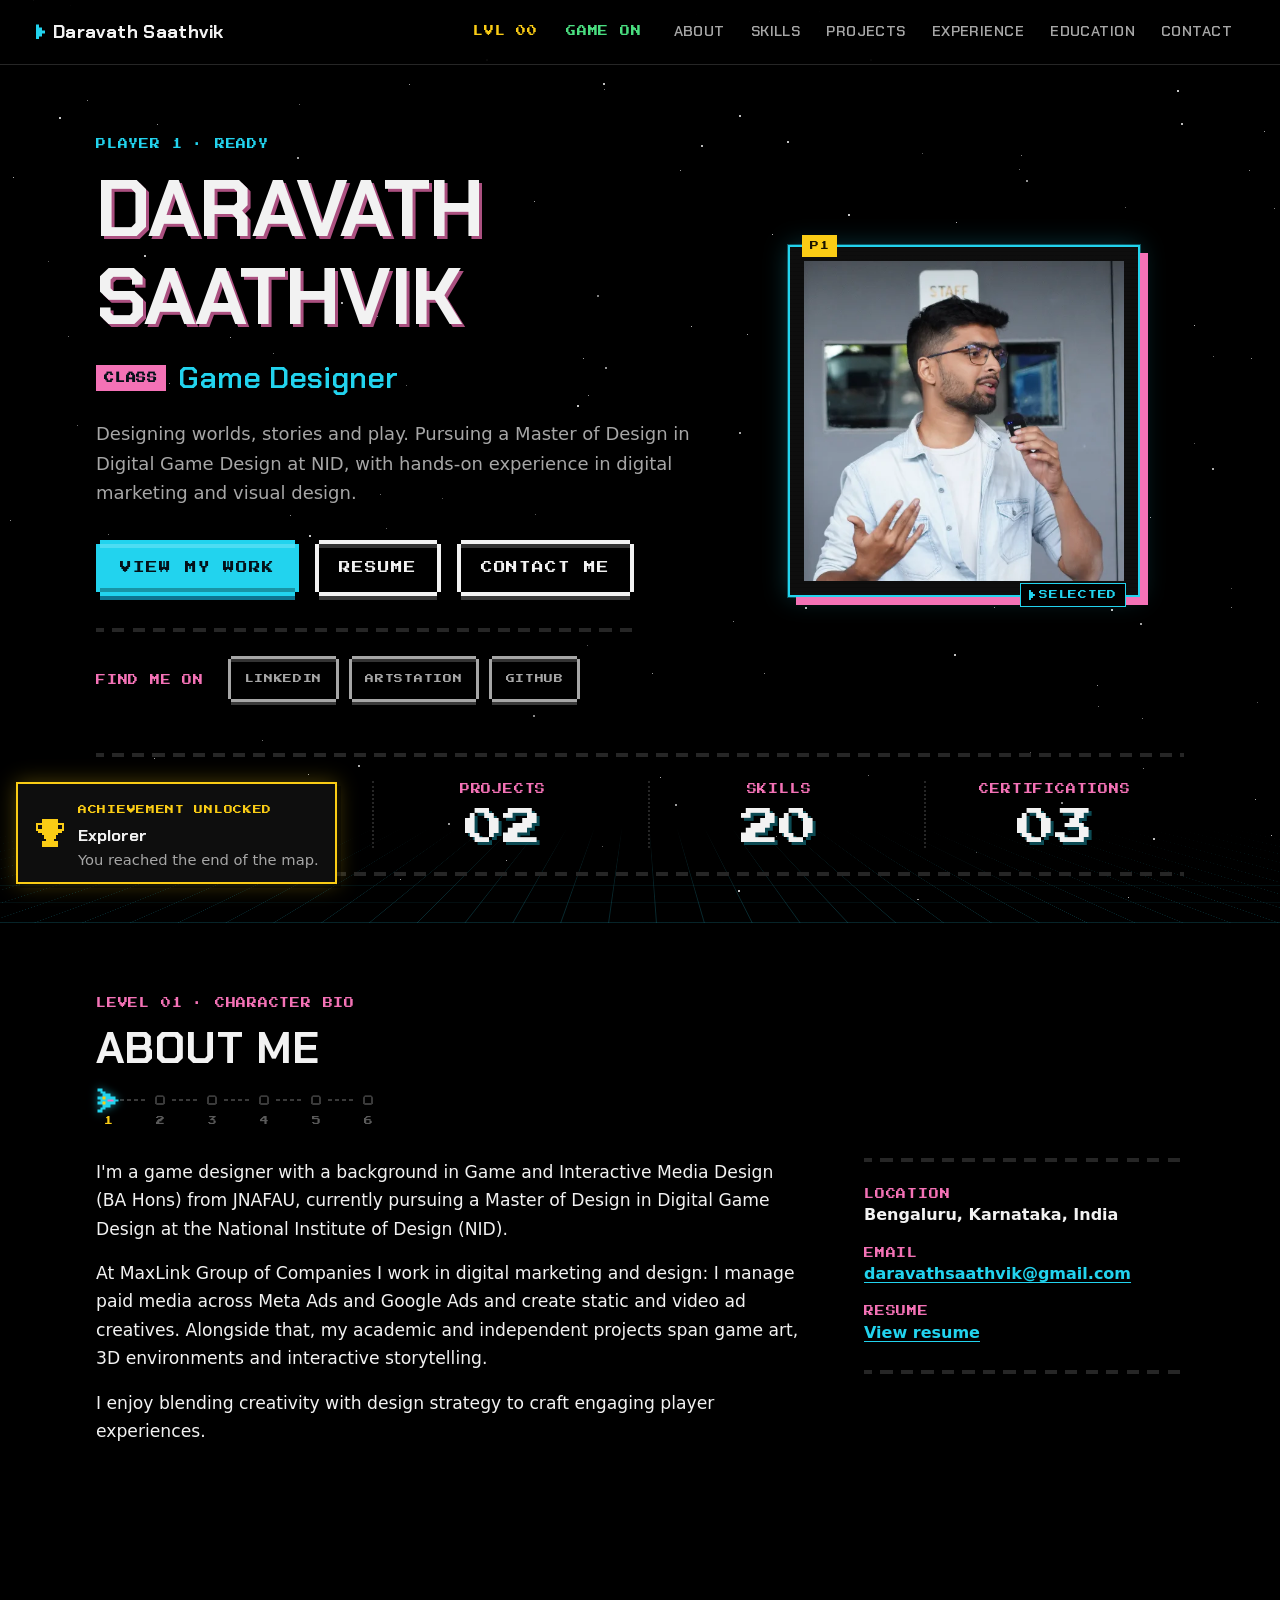
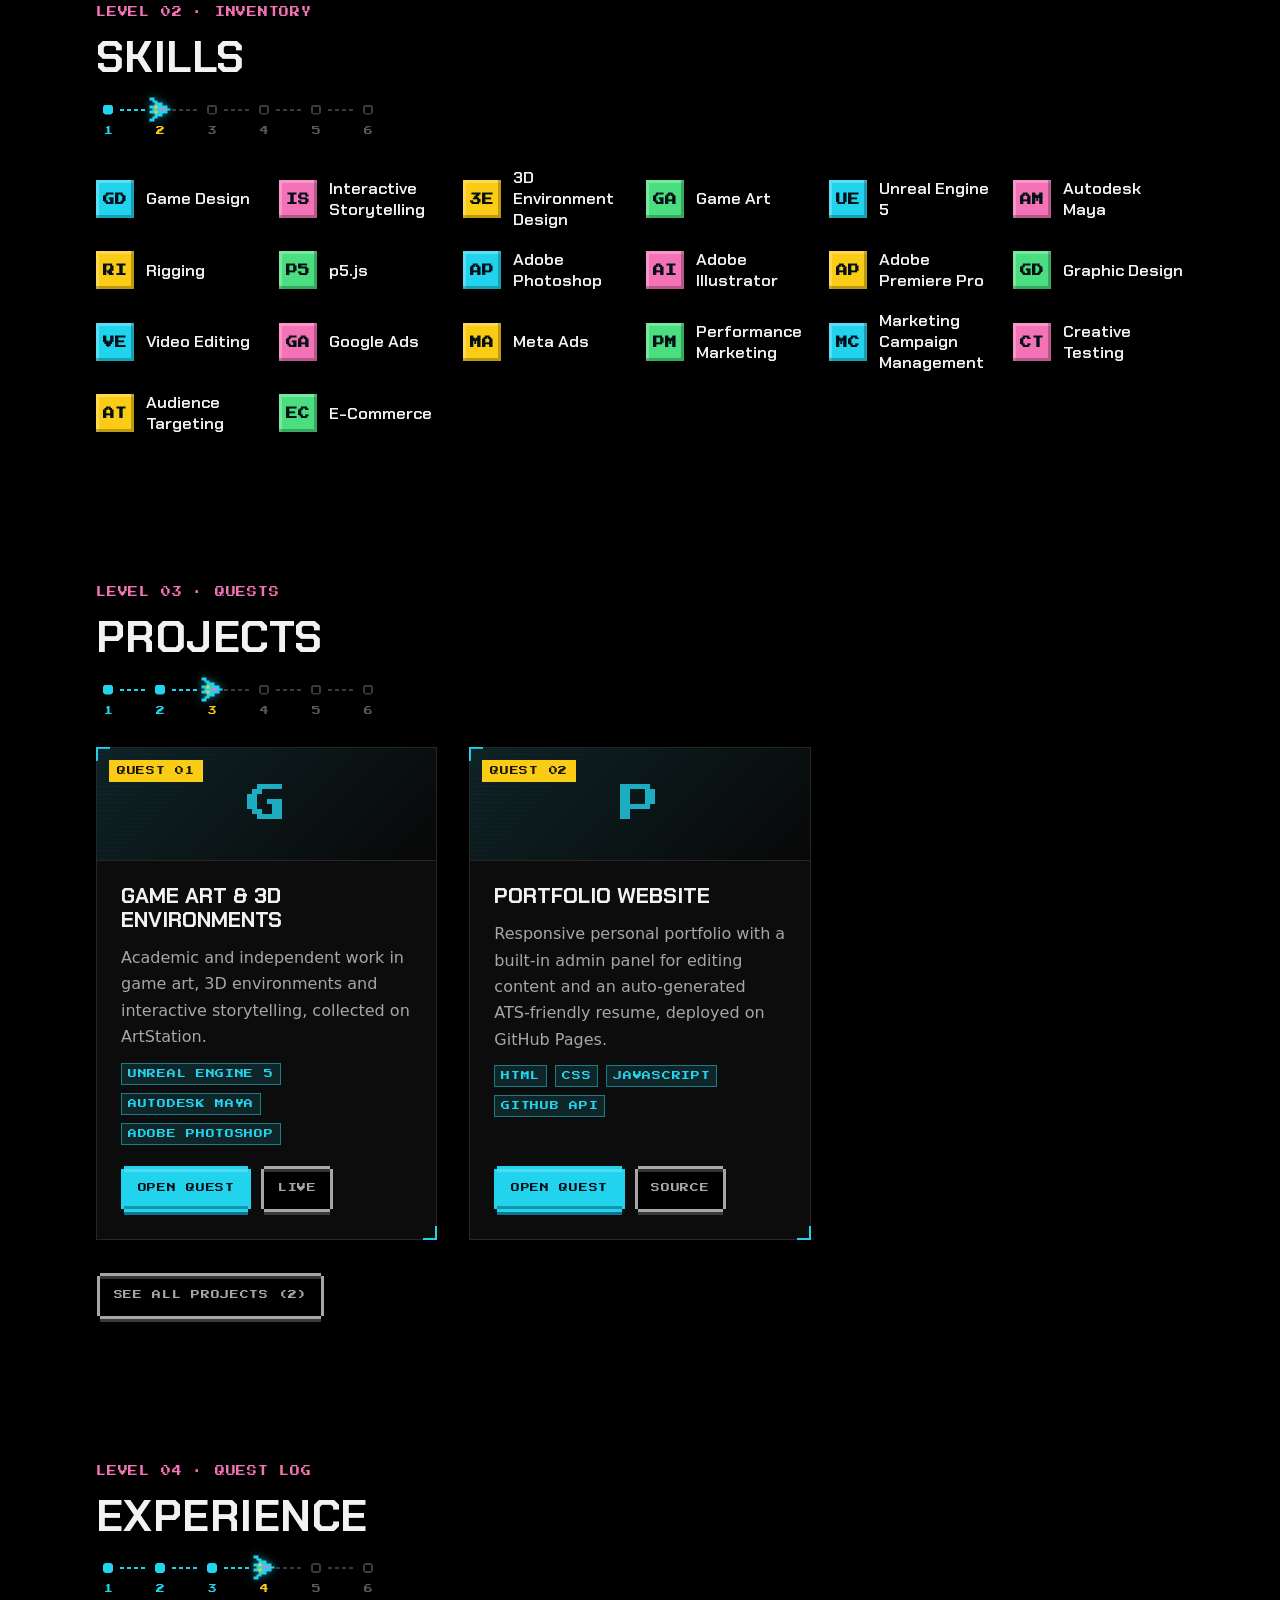
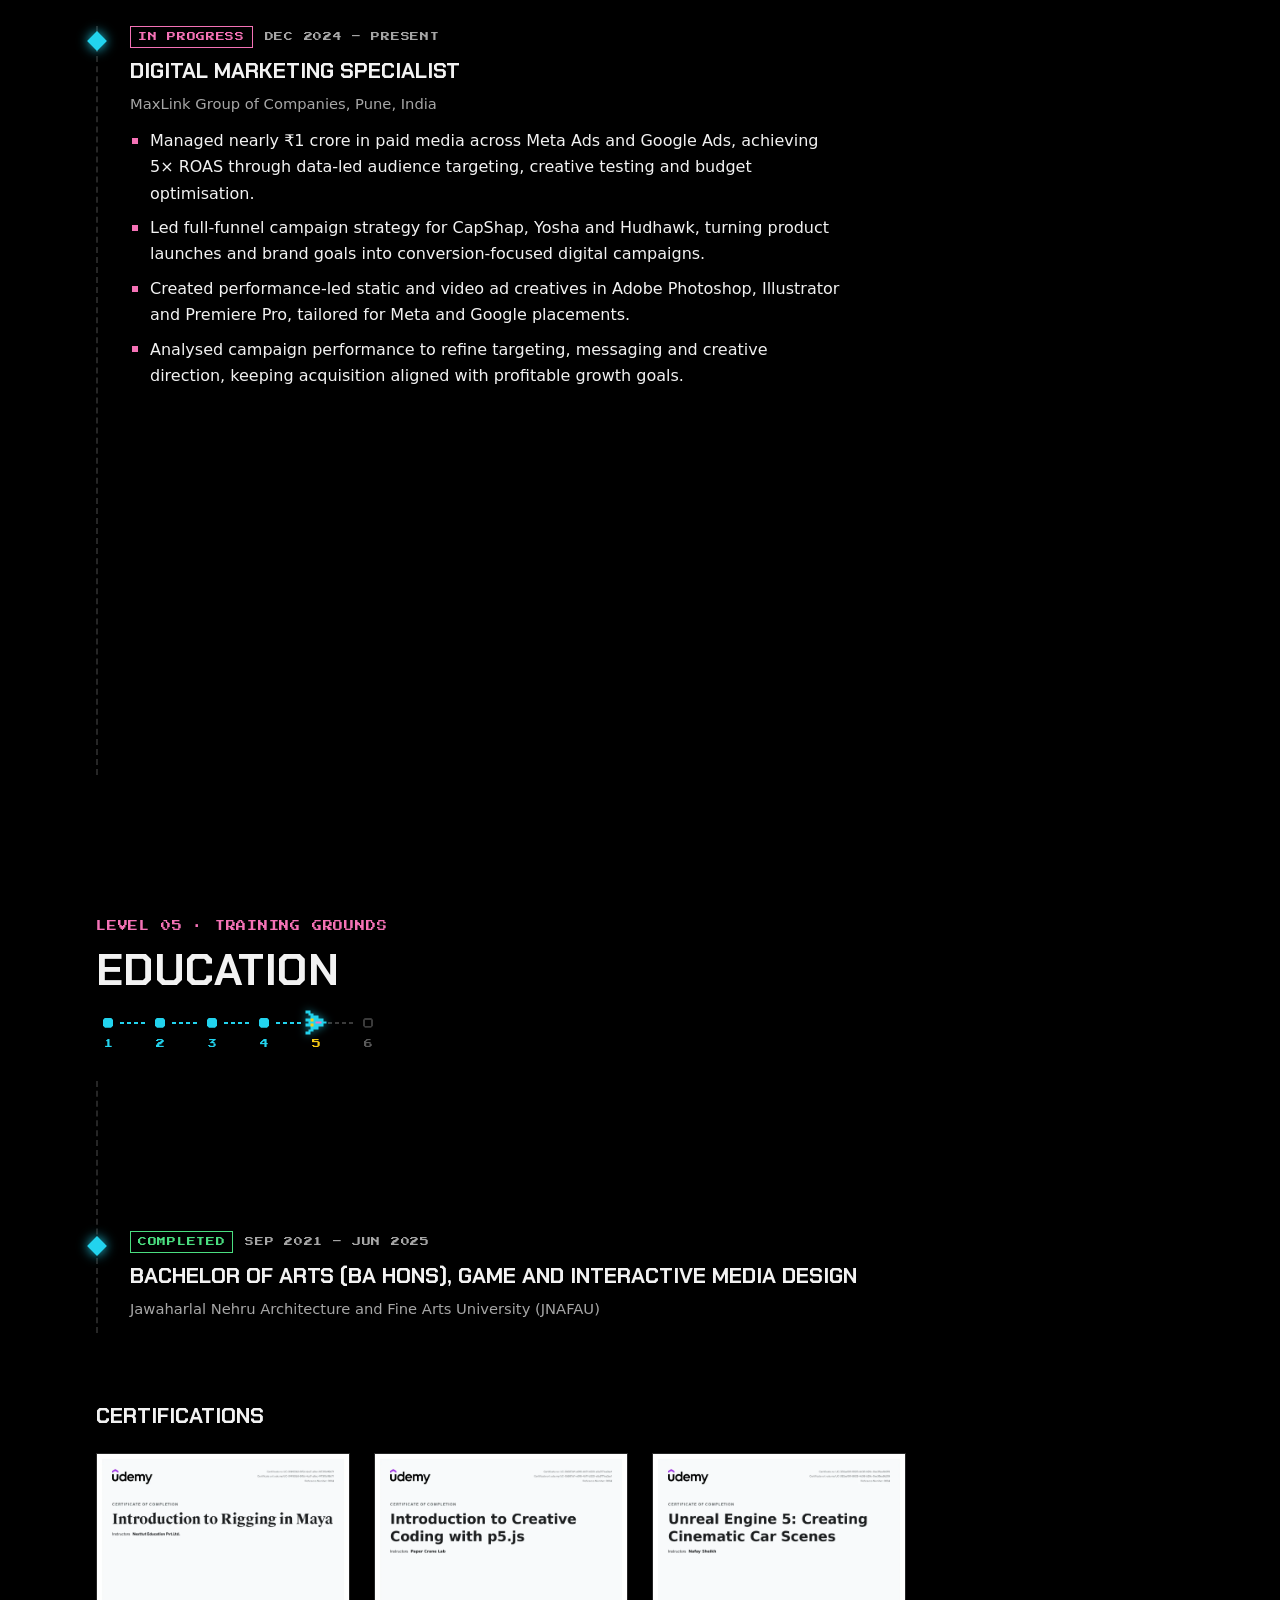
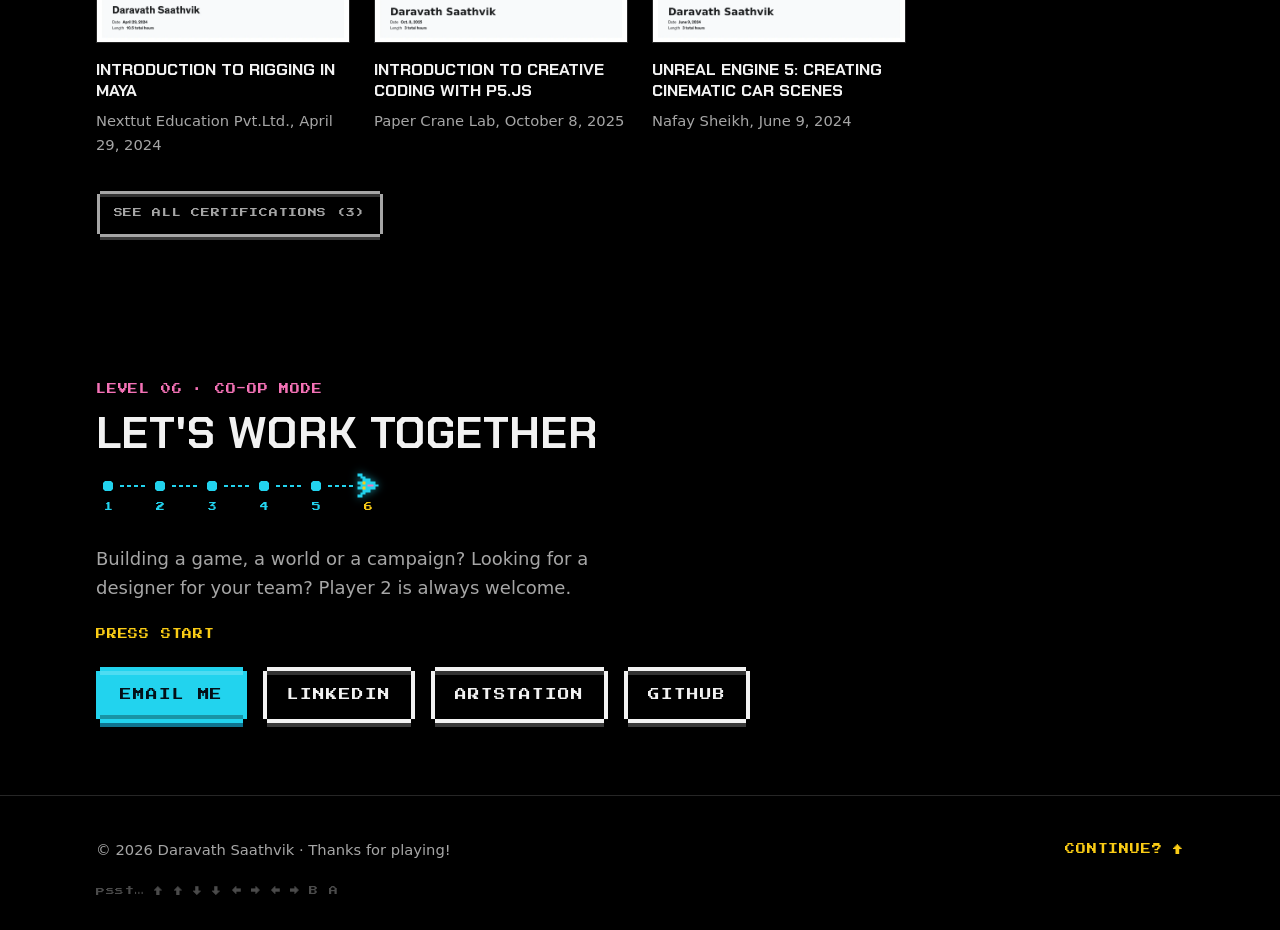
==== commit 09467421: "Header HUD without boxes (green/red game switch); visitor survey pop-up with Supabase storage and ad" ====
--- a/index.html
+++ b/index.html
@@ -16,6 +16,7 @@
   <link rel="stylesheet" href="css/styles.css">
   <script src="js/main.js" defer></script>
   <script src="js/game.js" defer></script>
+  <script src="js/survey.js" defer></script>
 </head>
 <body class="is-loading">
   <canvas class="bg-canvas" id="bg-canvas" aria-hidden="true"></canvas>
--- a/css/styles.css
+++ b/css/styles.css
@@ -12,6 +12,7 @@
   --color-accent-2: #f472b6;
   --color-gold: #facc15;
   --color-success: #4ade80;
+  --color-danger: #f87171;
   --color-on-accent: #041018;
   --color-star: #ffffff;
   --glow: 0 0 0 1px rgb(34 211 238 / 0.35), 0 0 24px rgb(34 211 238 / 0.25);
@@ -194,13 +195,14 @@
 .brand:hover { color: var(--color-accent); }
 
 .site-nav { order: 3; }
-/* Header HUD: the level readout, the game switch and the menu button share one box style */
+/* Header HUD: the level readout, the game switch and the menu button — plain pixel text,
+   no boxes. The game switch reads green when on, red when off. */
 .hud-level, .game-toggle {
   order: 1;
   display: inline-flex;
   align-items: center;
   height: 44px;
-  padding: 0 12px;
+  padding: 0 8px;
   font-family: var(--font-pixel);
   font-size: var(--fs-pixel);
   letter-spacing: var(--ls-pixel);
@@ -209,11 +211,11 @@
   white-space: nowrap;
   color: var(--color-gold);
   background: transparent;
-  border: 1px solid var(--color-border);
-}
-.game-toggle { cursor: pointer; }
-.game-toggle[aria-pressed="false"] { color: var(--color-muted); }
-.game-toggle:hover, .nav-toggle:hover { border-color: var(--color-gold); }
+  border: 0;
+}
+.game-toggle { cursor: pointer; color: var(--color-success); }
+.game-toggle[aria-pressed="false"] { color: var(--color-danger); }
+.game-toggle:hover { text-decoration: underline; text-underline-offset: 4px; }
 .game-toggle[hidden] { display: none; }
 
 .nav-list {
@@ -241,11 +243,12 @@
   place-items: center;
   width: 44px;
   height: 44px;
-  border: 1px solid var(--color-border);
+  border: 0;
   background: transparent;
   color: var(--color-gold);
   cursor: pointer;
 }
+.nav-toggle:hover { color: var(--color-accent); }
 .nav-toggle { display: none; }
 .nav-toggle-bar, .nav-toggle-bar::before, .nav-toggle-bar::after {
   display: block;
@@ -586,15 +589,41 @@
   letter-spacing: 0.01em;
   margin-bottom: var(--space-6);
 }
-.section-title::after {
+/* World-map path under each heading (levelBar() in main.js): numbered stops joined by a
+   dotted path. Cleared stops/paths cyan, the player ship parked on the current stop,
+   upcoming stops hollow. */
+.level-map { display: flex; align-items: flex-start; max-width: 100%; margin: 0 0 var(--space-6); }
+.section-title:has(+ .level-map) { margin-bottom: var(--space-4); }
+.map-stop { flex: none; display: flex; flex-direction: column; align-items: center; gap: 5px; }
+.map-mark { width: 24px; height: 24px; display: grid; place-items: center; }
+.map-stop:not(.is-current) .map-mark::before {
   content: "";
-  display: block;
-  width: 72px;
-  height: 6px;
-  margin-top: var(--space-3);
-  background:
-    linear-gradient(90deg, var(--color-accent) 0 24px, transparent 24px 30px, var(--color-accent-2) 30px 48px, transparent 48px 54px, var(--color-gold) 54px 72px);
-}
+  width: 10px;
+  height: 10px;
+  box-shadow: inset 0 0 0 2px #3a3a3a;
+  clip-path: polygon(2px 0, calc(100% - 2px) 0, 100% 2px, 100% calc(100% - 2px), calc(100% - 2px) 100%, 2px 100%, 0 calc(100% - 2px), 0 2px);
+}
+.map-stop.is-done .map-mark::before { background: var(--color-accent); box-shadow: none; }
+.map-num { font-family: var(--font-pixel); font-size: var(--fs-pixel-sm); line-height: 1; color: #5a5a5a; }
+.map-stop.is-done .map-num { color: var(--color-accent); }
+.map-stop.is-current .map-num { color: var(--color-gold); }
+.map-path {
+  flex: 0 1 28px;
+  min-width: 8px;
+  height: 2px;
+  margin-top: 11px; /* centred on the 24px stop */
+  background: repeating-linear-gradient(90deg, #3a3a3a 0 4px, transparent 4px 7px);
+}
+.map-path.is-done { background: repeating-linear-gradient(90deg, var(--color-accent) 0 4px, transparent 4px 7px); }
+.map-ship {
+  width: 24px;
+  height: 21px;
+  transform: rotate(90deg); /* facing the next level */
+  filter: drop-shadow(0 0 4px rgb(34 211 238 / 0.6));
+  animation: ship-bob 0.8s steps(2) infinite;
+}
+@keyframes ship-bob { 50% { transform: rotate(90deg) translateX(-2px); } }
+.level-tag + .level-map { margin: 0 0 var(--space-5); } /* parts without a heading */
 
 /* About */
 .about-body { display: grid; gap: var(--space-6); }
@@ -933,9 +962,44 @@
 .lightbox-figure { margin: var(--space-4) 0; }
 .lightbox-img { width: 100%; max-height: 72vh; object-fit: contain; }
 .lightbox-caption { margin: var(--space-3) 0 0; color: var(--color-muted); text-align: center; }
-/* The game cursor can't draw above a modal, so show the normal cursor inside it */
-html.game-cursor .lightbox, html.game-cursor .lightbox * { cursor: auto !important; }
-html.game-cursor .lightbox button { cursor: pointer !important; }
+/* The game cursor can't draw above a modal, so show the normal cursor inside any dialog */
+html.game-cursor dialog, html.game-cursor dialog * { cursor: auto !important; }
+html.game-cursor dialog button, html.game-cursor dialog select { cursor: pointer !important; }
+html.game-cursor dialog input[type="text"] { cursor: text !important; }
+
+/* Visitor survey pop-up (js/survey.js): framed like the P1 character-select box */
+.survey {
+  width: min(460px, 92vw);
+  max-height: 92vh;
+  padding: var(--space-6) var(--space-5) var(--space-5);
+  color: var(--color-text);
+  background: var(--color-bg);
+  border: 2px solid var(--color-accent);
+  box-shadow: 8px 8px 0 var(--color-accent-2);
+}
+.survey::backdrop { background: rgb(0 0 0 / 0.75); }
+.survey .level-tag { margin-bottom: var(--space-2); }
+.survey-title { font-size: var(--fs-title); text-transform: uppercase; }
+.survey-intro { margin: var(--space-3) 0 var(--space-5); color: var(--color-muted); font-size: var(--fs-meta); }
+.survey-form { display: grid; gap: var(--space-4); }
+.survey-field { display: grid; gap: var(--space-2); }
+.survey-label { font-family: var(--font-pixel); font-size: var(--fs-pixel); letter-spacing: var(--ls-pixel); text-transform: uppercase; color: var(--color-accent-2); }
+.survey input, .survey select {
+  width: 100%;
+  min-height: 44px;
+  padding: 0.6rem 0.75rem;
+  font: inherit;
+  color: var(--color-text);
+  background: var(--color-surface);
+  border: 1px solid var(--color-border);
+  border-radius: 0;
+}
+.survey input:focus, .survey select:focus { outline: none; border-color: var(--color-accent); }
+.survey-status { margin: 0; min-height: 1.4em; color: var(--color-gold); font-size: var(--fs-meta); }
+.survey-status:empty { min-height: 0; }
+.survey-actions { margin-top: var(--space-2); }
+.survey-thanks { margin: var(--space-4) 0; font-family: var(--font-display); font-size: var(--fs-title-sm); color: var(--color-success); text-transform: uppercase; }
+.survey-note { margin: var(--space-4) 0 0; color: var(--color-muted); font-size: var(--fs-meta); }
 
 /* Contact */
 .contact-lead { margin: 0 0 var(--space-5); max-width: 36rem; color: var(--color-muted); font-size: var(--fs-lead); }
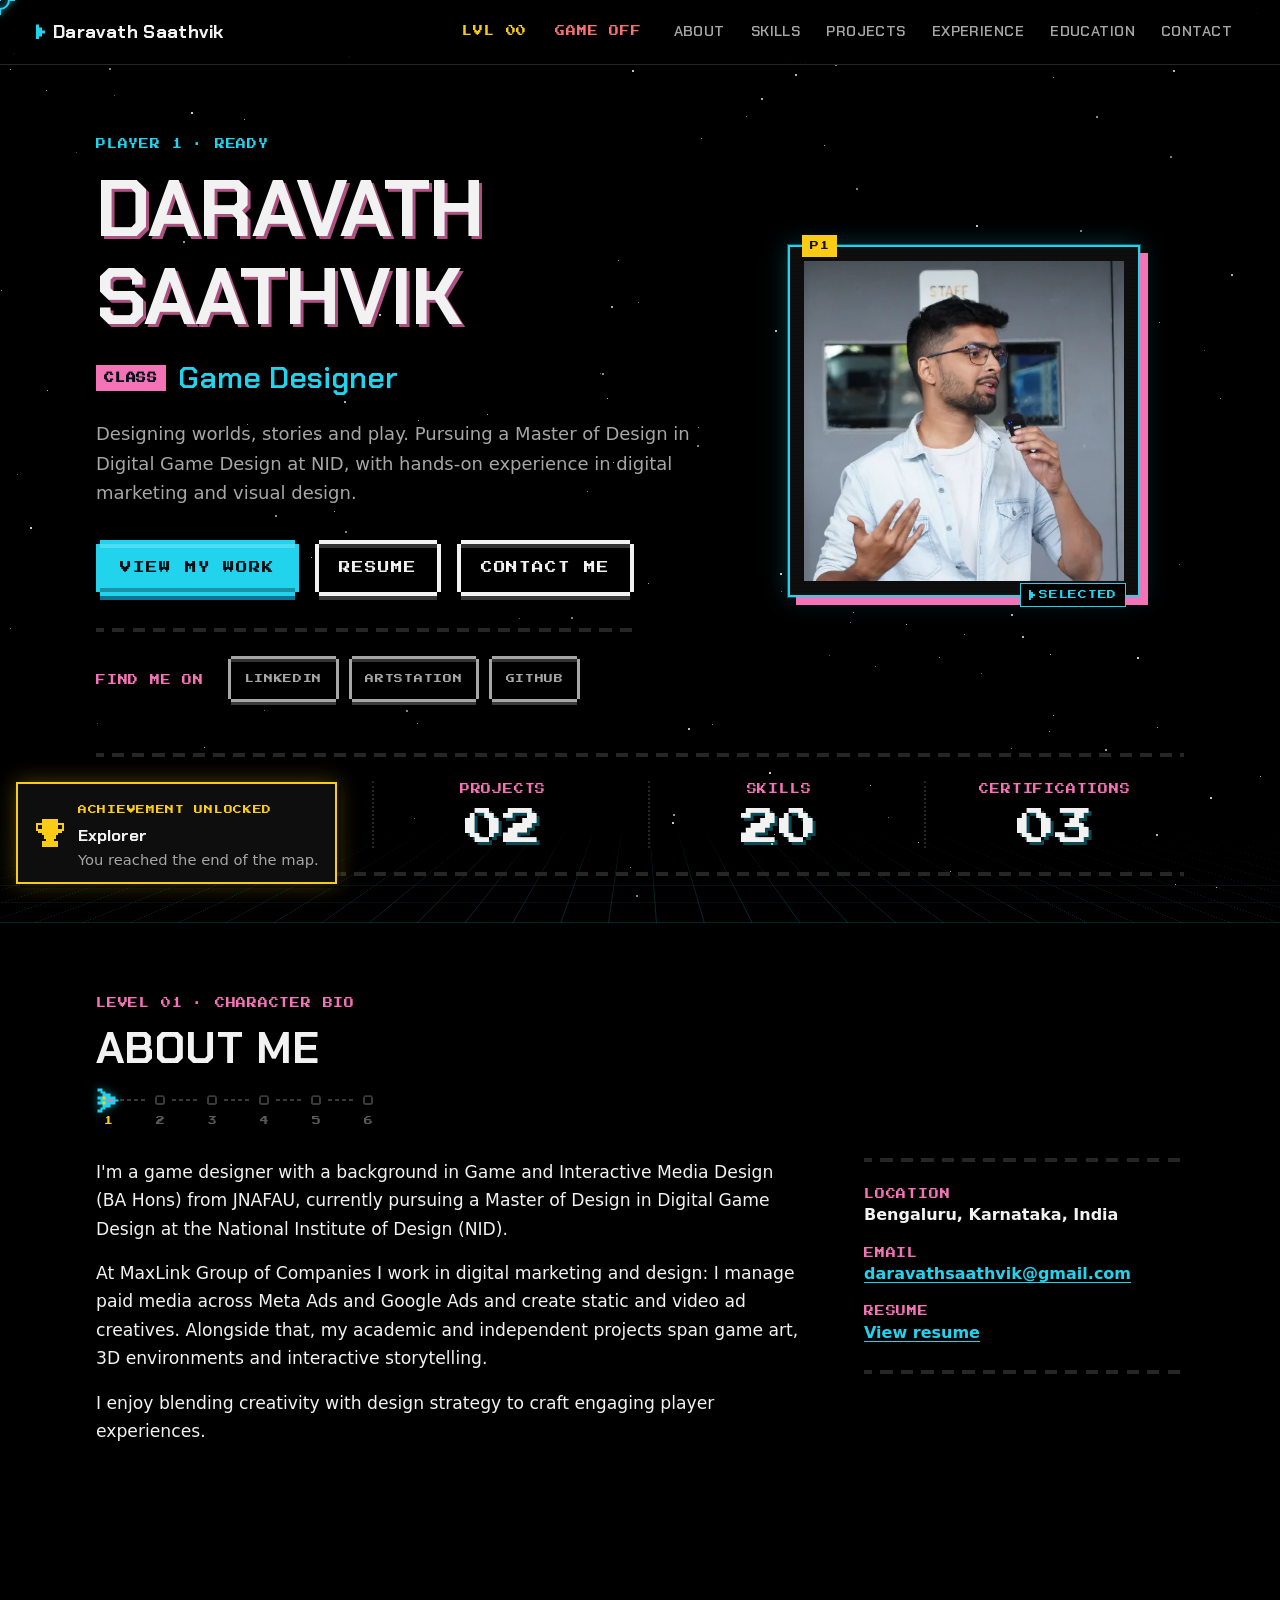
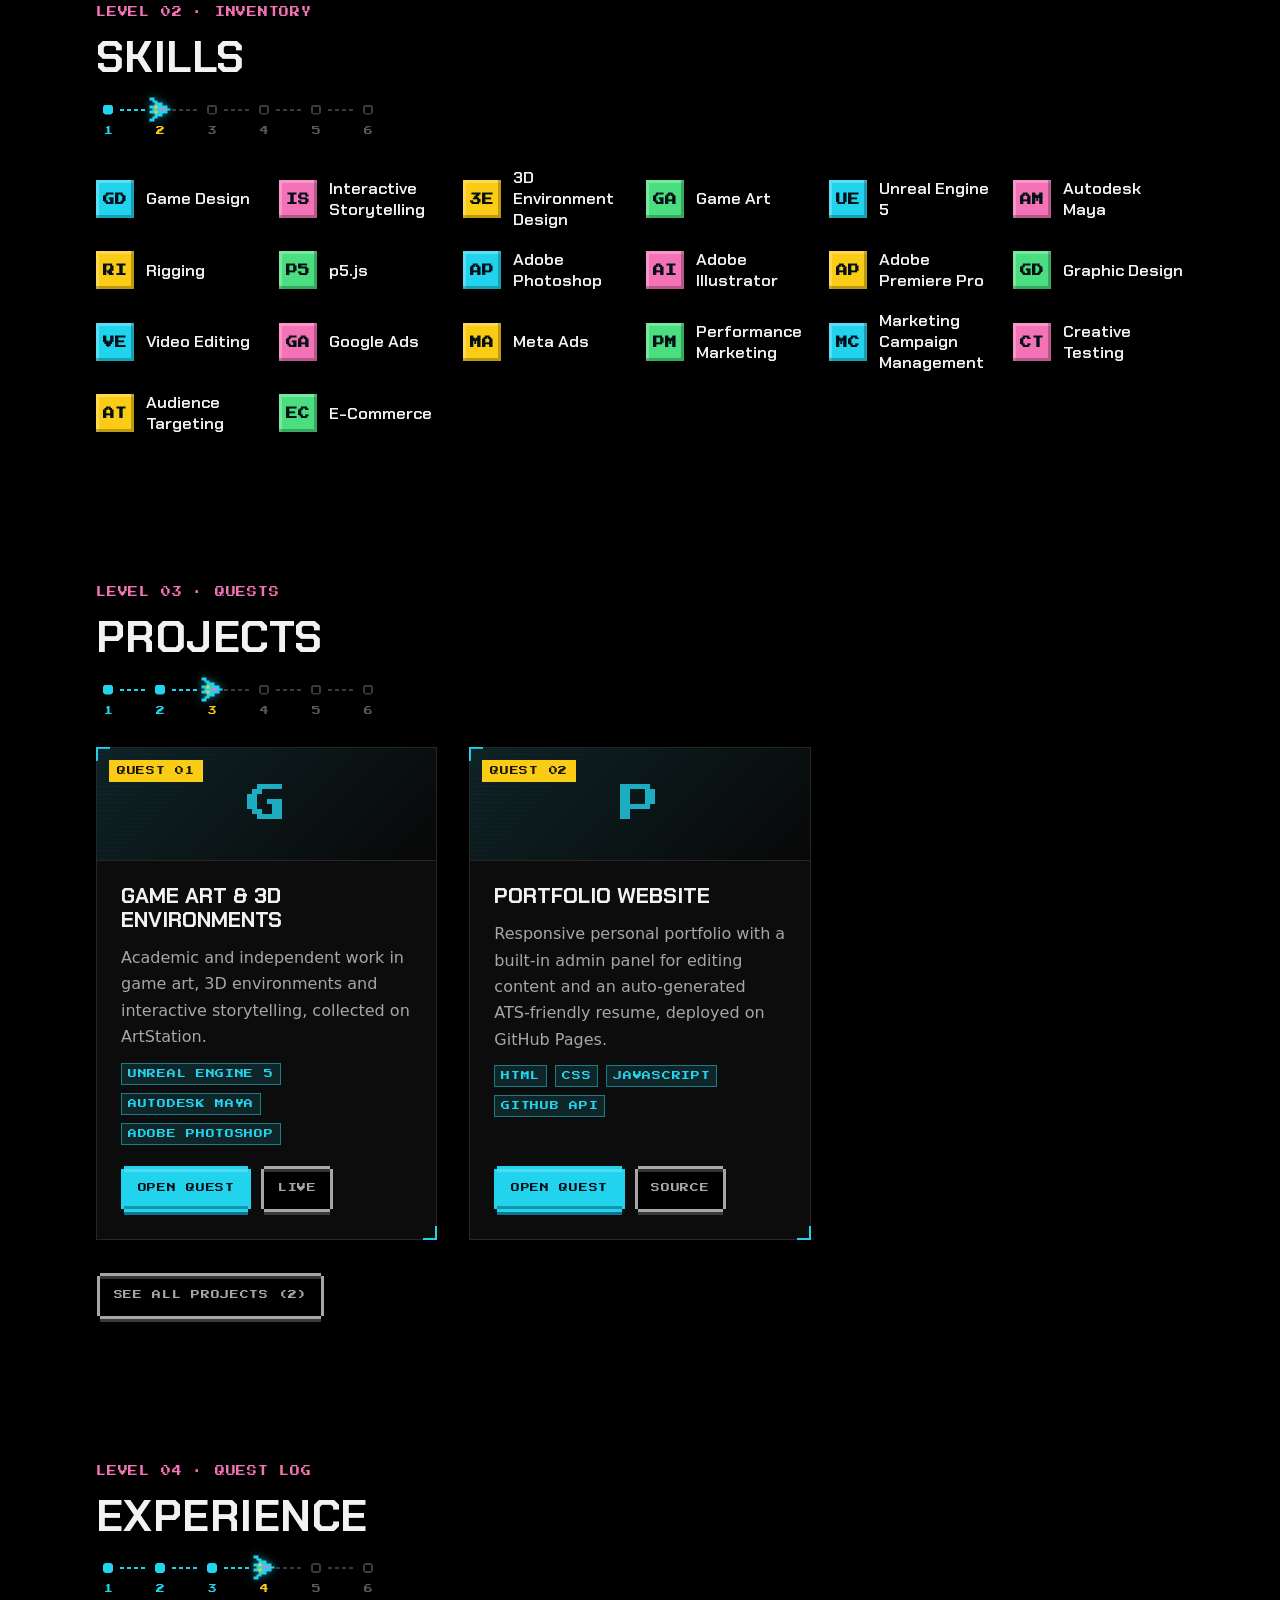
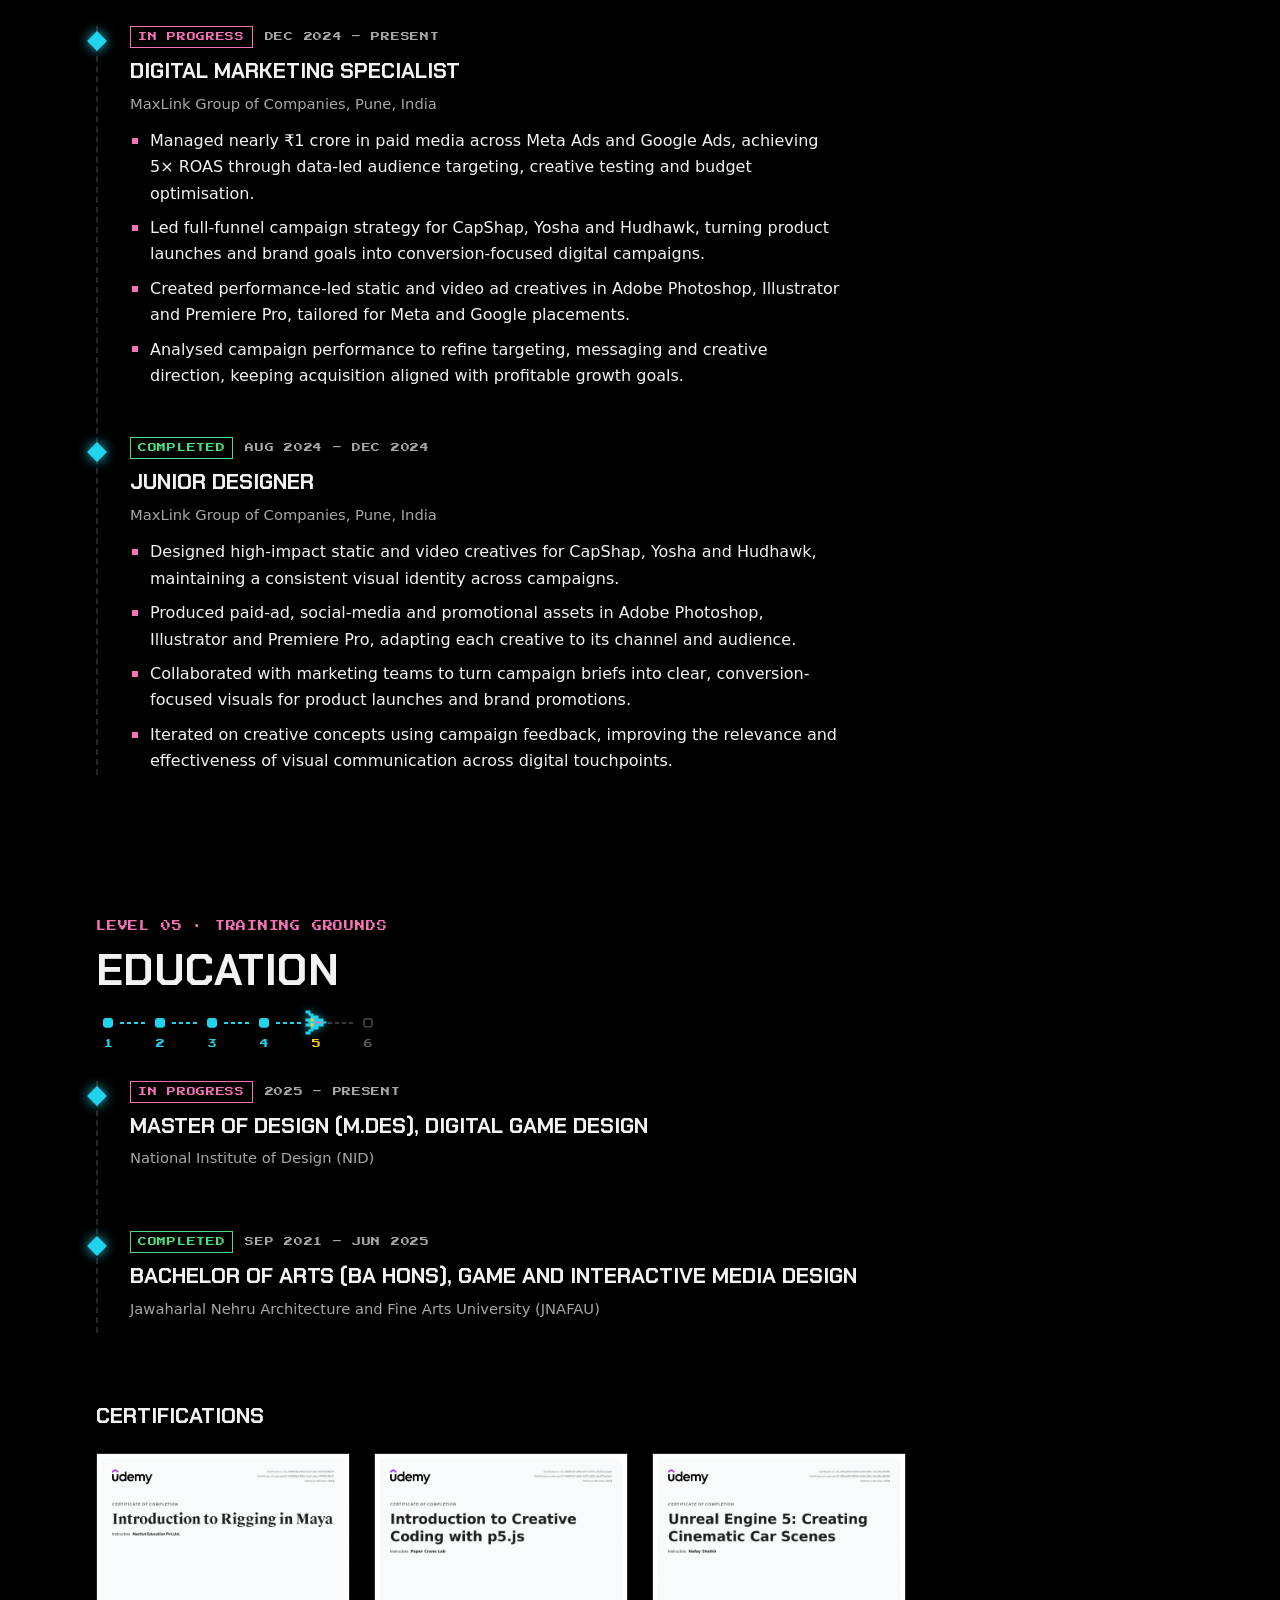
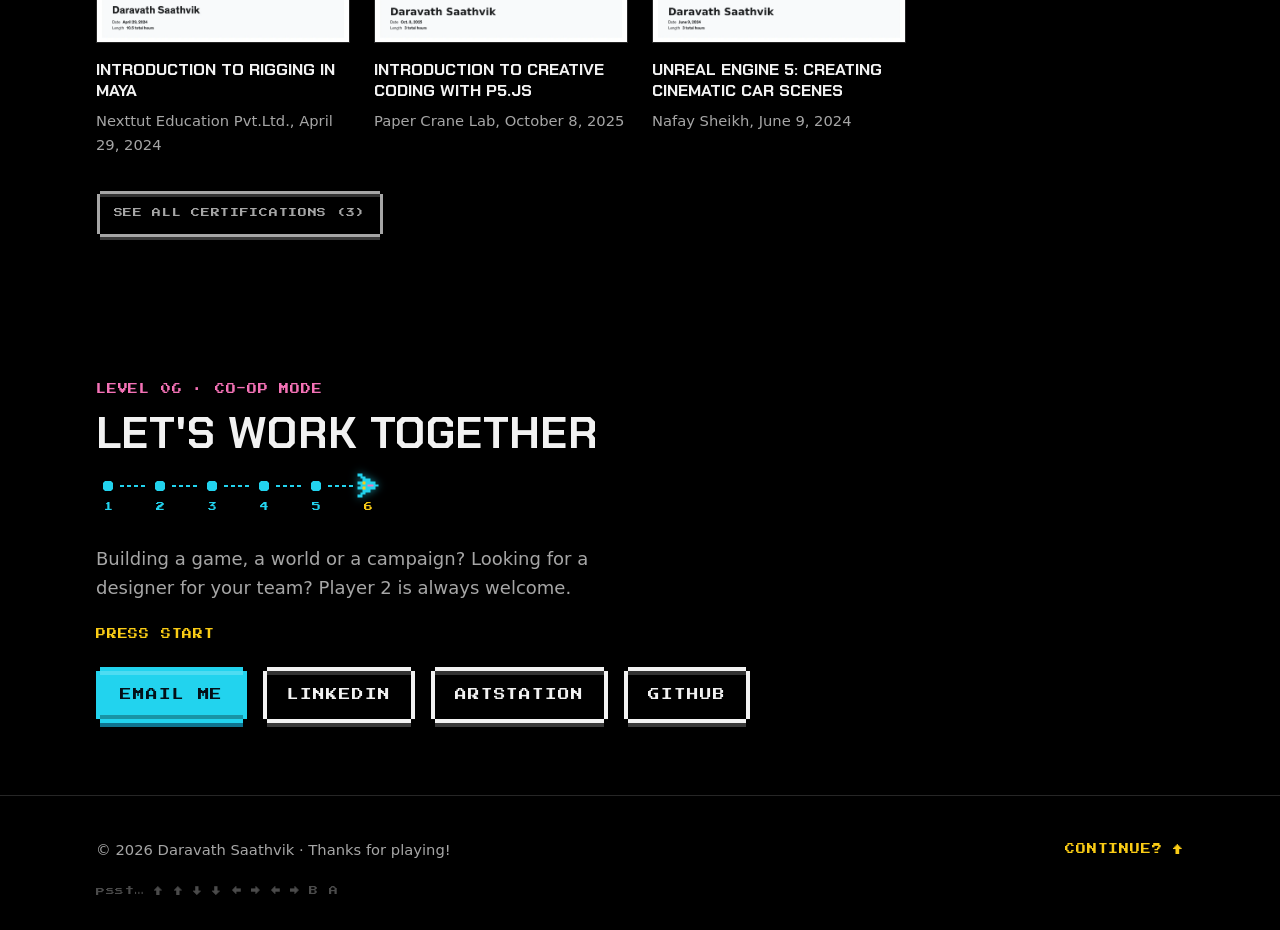
==== commit 86b40682: "Game starts off for new visitors and remembers their choice; no underline on the game switch" ====
--- a/index.html
+++ b/index.html
@@ -40,7 +40,7 @@
         </ul>
       </nav>
       <span class="hud-level" aria-hidden="true">LVL 00</span>
-      <button class="game-toggle" type="button" aria-pressed="true" hidden>Game on</button>
+      <button class="game-toggle" type="button" aria-pressed="false" hidden>Game off</button>
     </div>
     <div class="xp-bar" aria-hidden="true"><span class="xp-label">XP</span><span class="xp-track"><span class="xp-fill"></span></span></div>
   </header>
--- a/css/styles.css
+++ b/css/styles.css
@@ -215,7 +215,7 @@
 }
 .game-toggle { cursor: pointer; color: var(--color-success); }
 .game-toggle[aria-pressed="false"] { color: var(--color-danger); }
-.game-toggle:hover { text-decoration: underline; text-underline-offset: 4px; }
+.game-toggle:hover { filter: brightness(1.25); }
 .game-toggle[hidden] { display: none; }
 
 .nav-list {
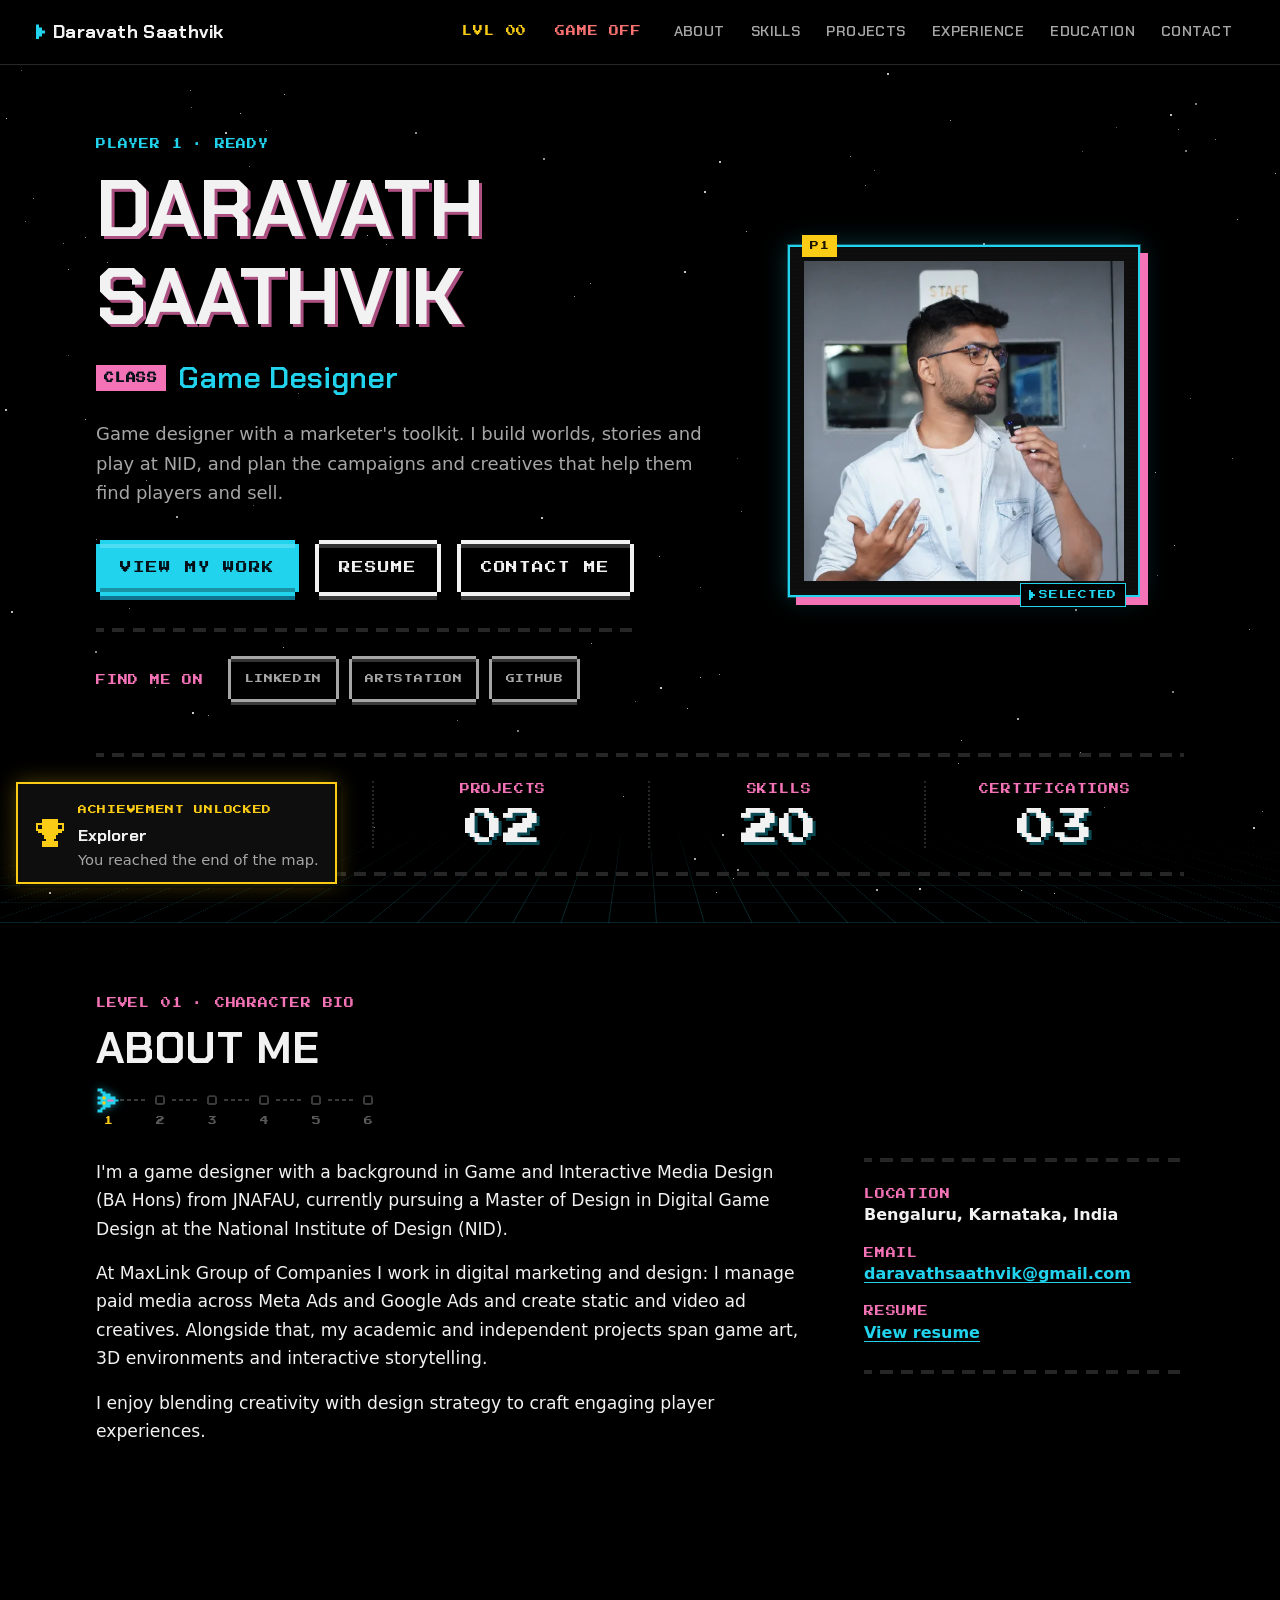
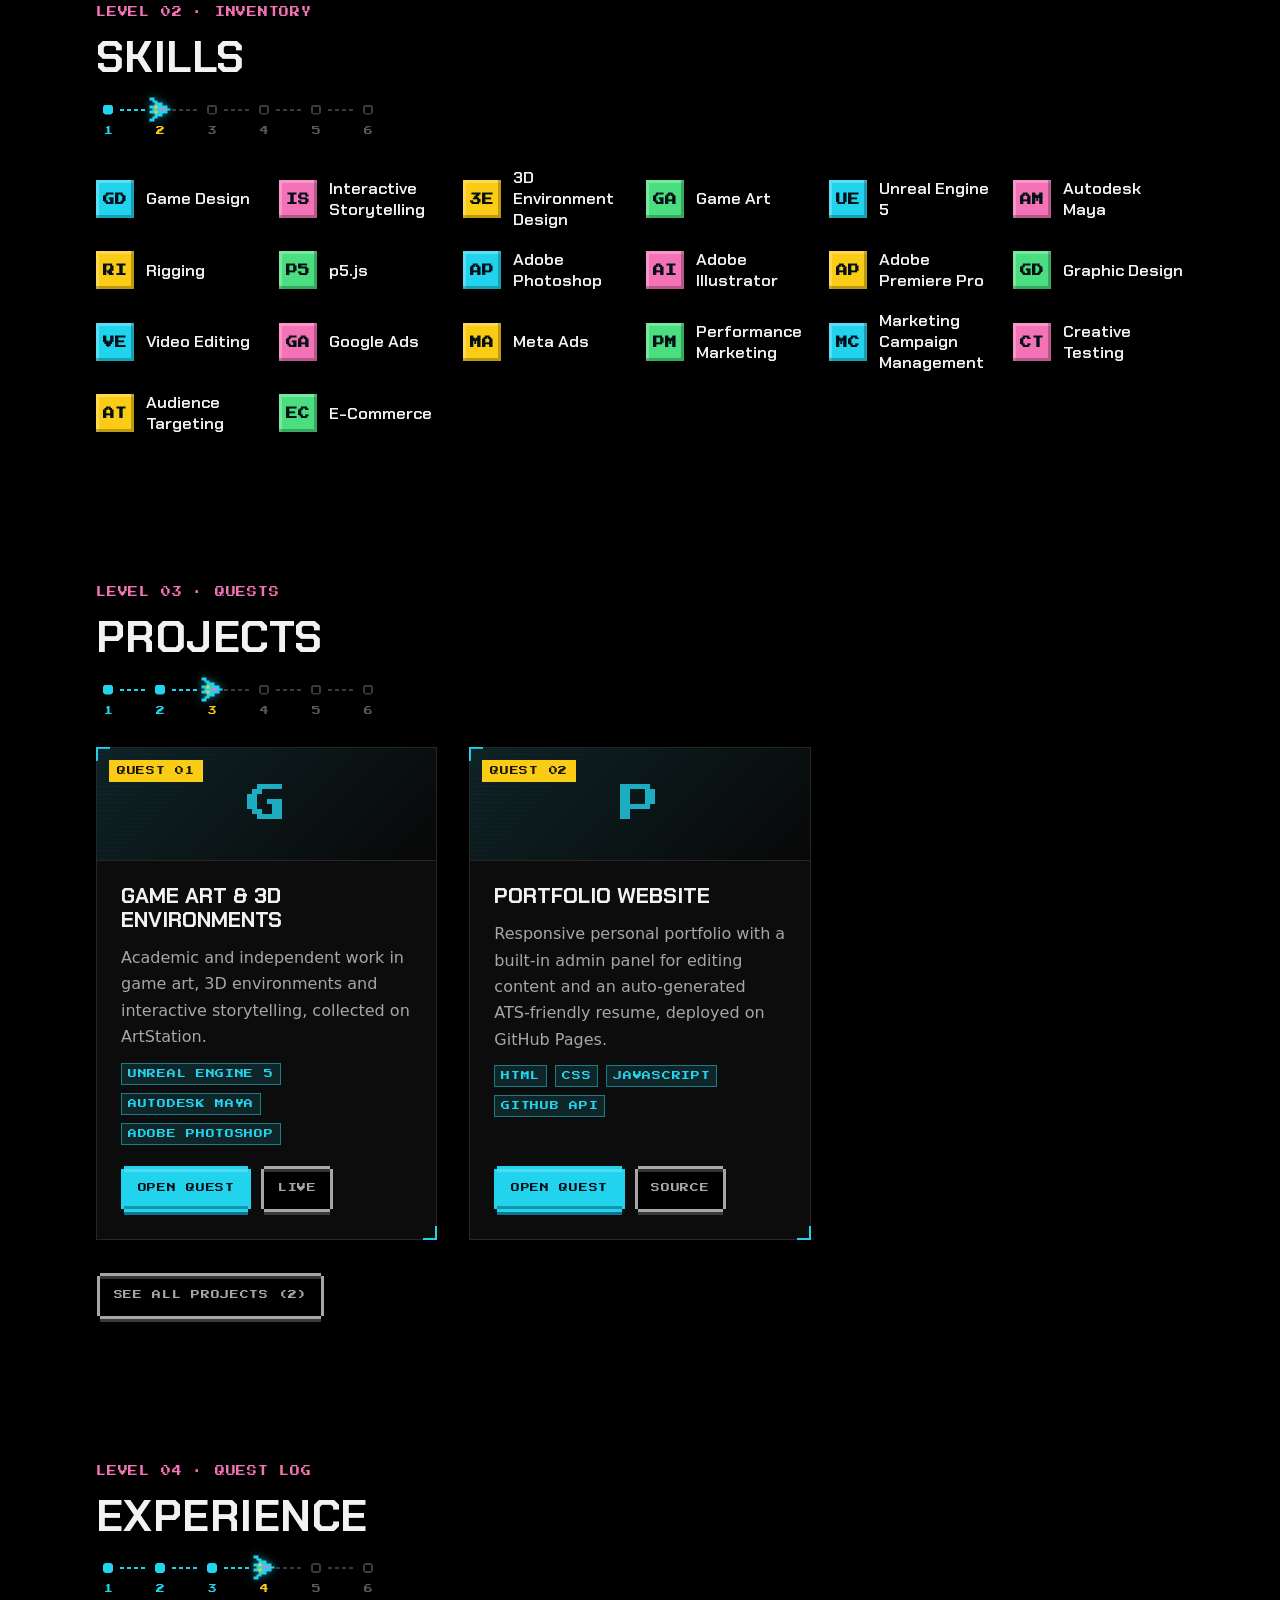
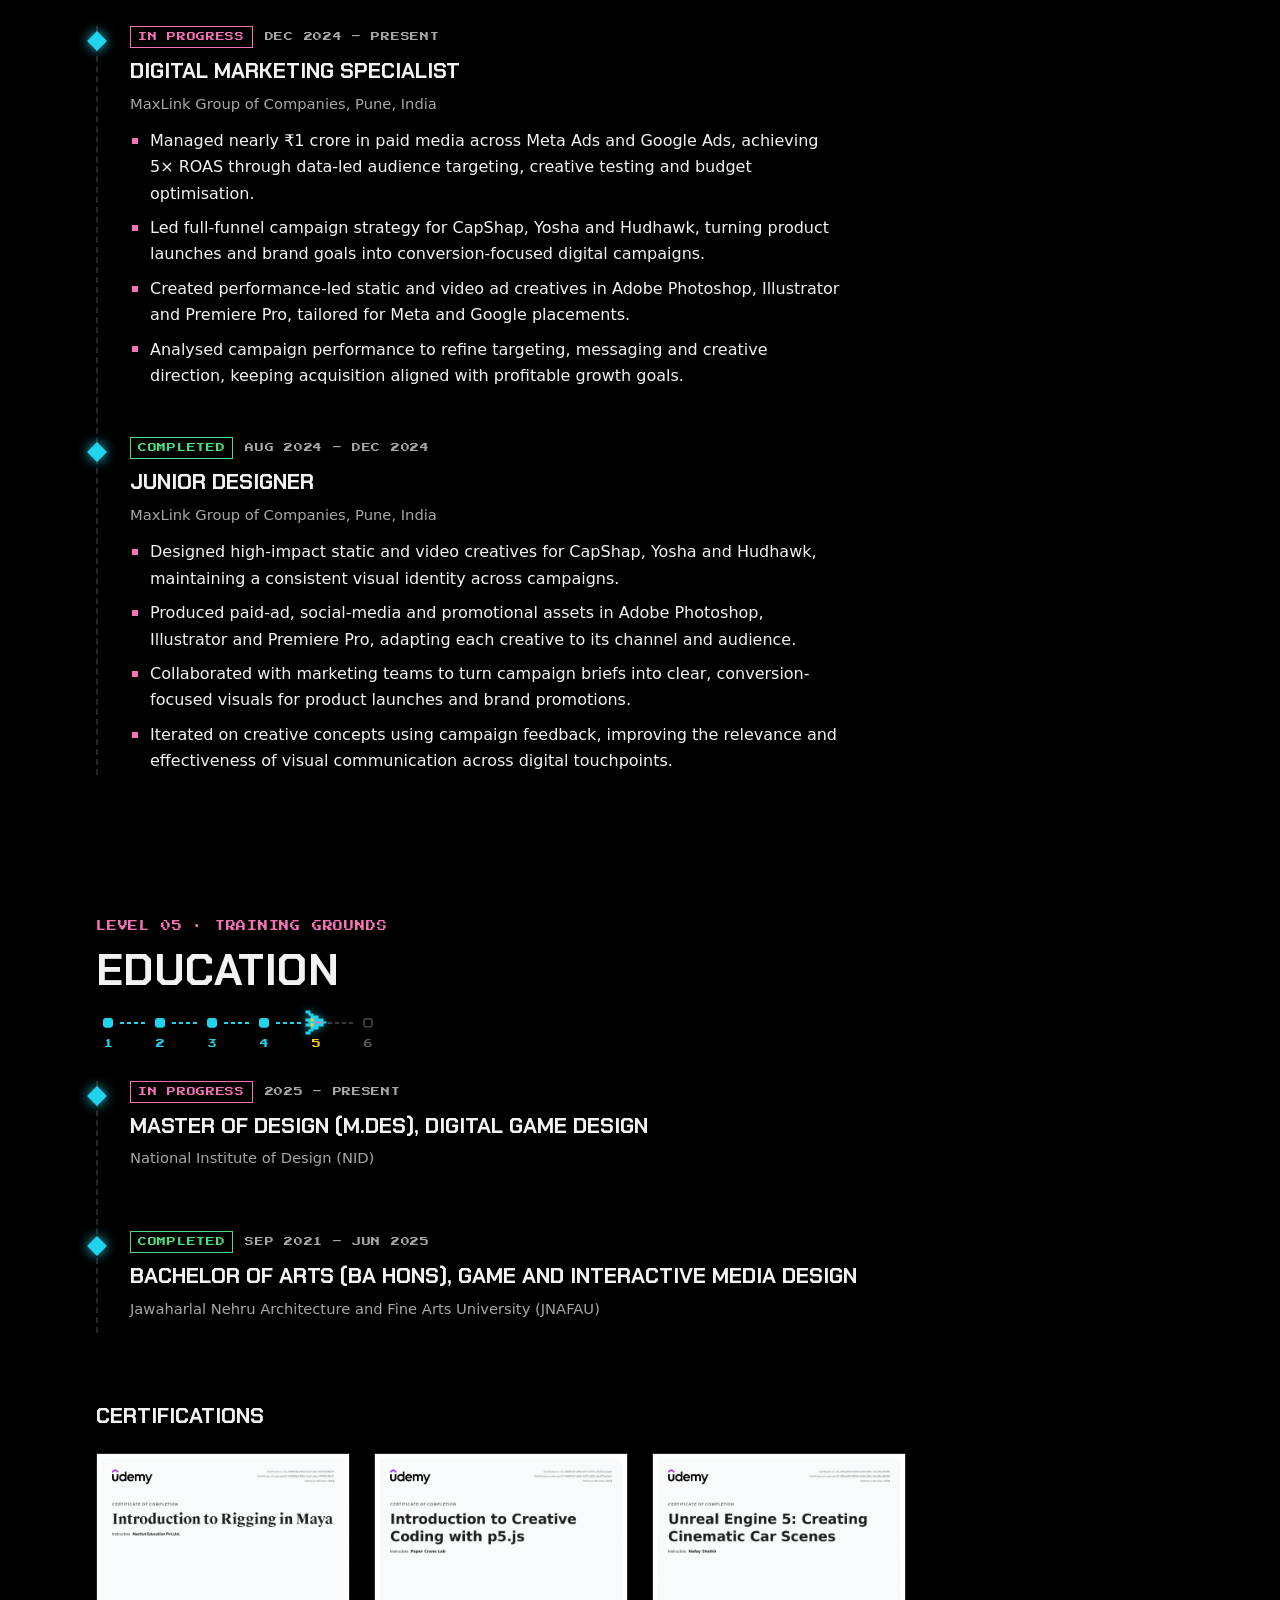
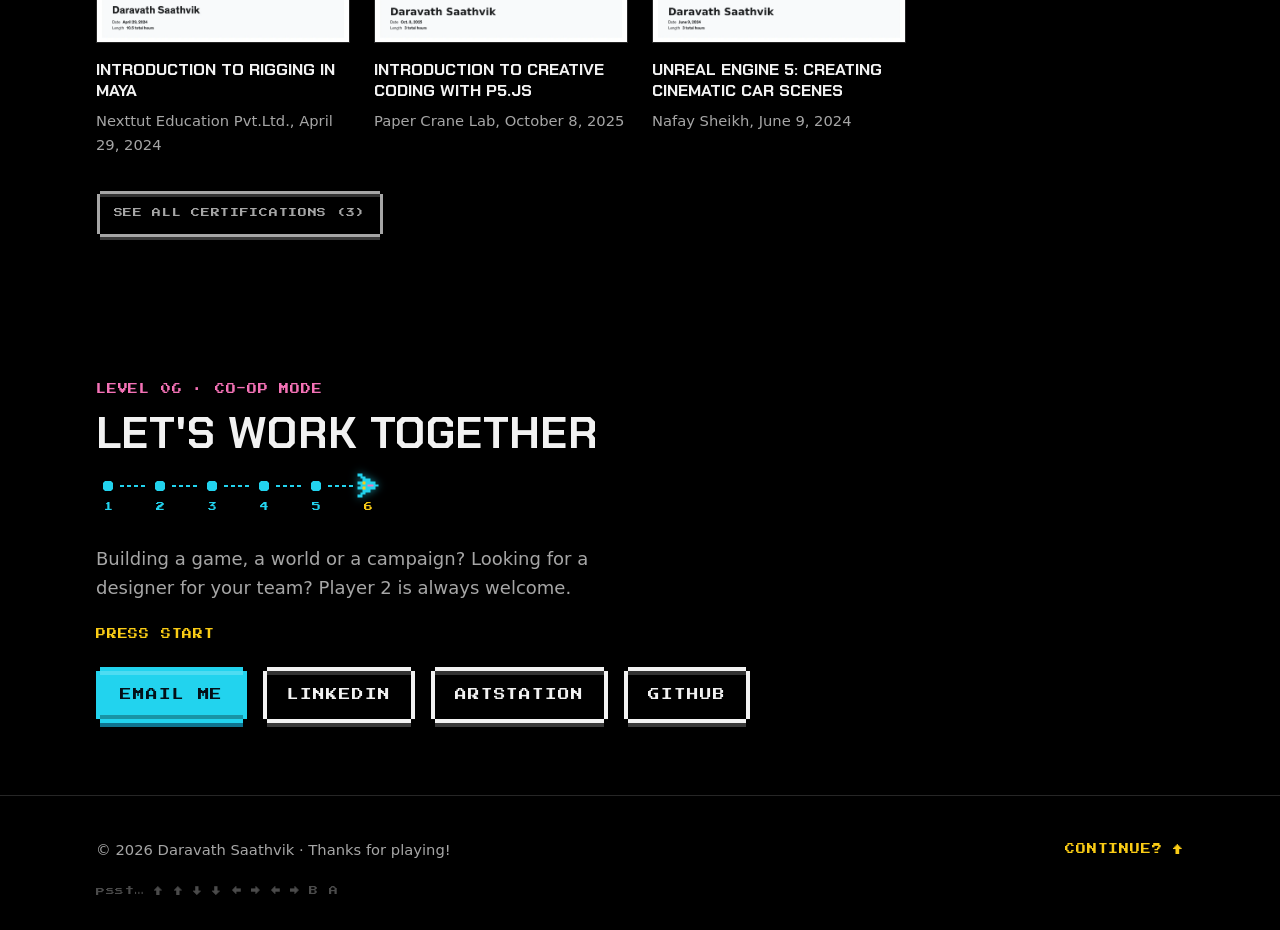
==== commit 478ca354: "New tagline: game designer with a marketer's toolkit" ====
--- a/index.html
+++ b/index.html
@@ -4,10 +4,10 @@
   <meta charset="utf-8">
   <meta name="viewport" content="width=device-width, initial-scale=1">
   <title>Daravath Saathvik | Game Designer</title>
-  <meta name="description" content="Game designer pursuing a Master of Design in Digital Game Design at NID, with experience in digital marketing, paid media and visual design.">
+  <meta name="description" content="Game designer with a marketer&#39;s toolkit. I build worlds, stories and play at NID, and plan the campaigns and creatives that help them find players and sell.">
   <meta property="og:type" content="profile">
   <meta property="og:title" content="Daravath Saathvik | Game Designer">
-  <meta property="og:description" content="Game designer pursuing a Master of Design in Digital Game Design at NID, with experience in digital marketing, paid media and visual design.">
+  <meta property="og:description" content="Game designer with a marketer&#39;s toolkit. I build worlds, stories and play at NID, and plan the campaigns and creatives that help them find players and sell.">
   <meta name="theme-color" content="#000000">
   <link rel="icon" href="assets/favicon.svg" type="image/svg+xml">
   <link rel="preconnect" href="https://fonts.googleapis.com">
--- a/css/styles.css
+++ b/css/styles.css
@@ -995,6 +995,12 @@
   border-radius: 0;
 }
 .survey input:focus, .survey select:focus { outline: none; border-color: var(--color-accent); }
+/* Empty fields all look the same: the name placeholder and an unchosen dropdown are muted grey,
+   real answers are white. (The dropdowns are required, so "Choose one…" matches :invalid.) */
+.survey input::placeholder { color: var(--color-muted); opacity: 1; }
+.survey select:invalid { color: var(--color-muted); }
+.survey option { color: var(--color-text); background: var(--color-surface); }
+.survey option[value=""] { color: var(--color-muted); }
 .survey-status { margin: 0; min-height: 1.4em; color: var(--color-gold); font-size: var(--fs-meta); }
 .survey-status:empty { min-height: 0; }
 .survey-actions { margin-top: var(--space-2); }
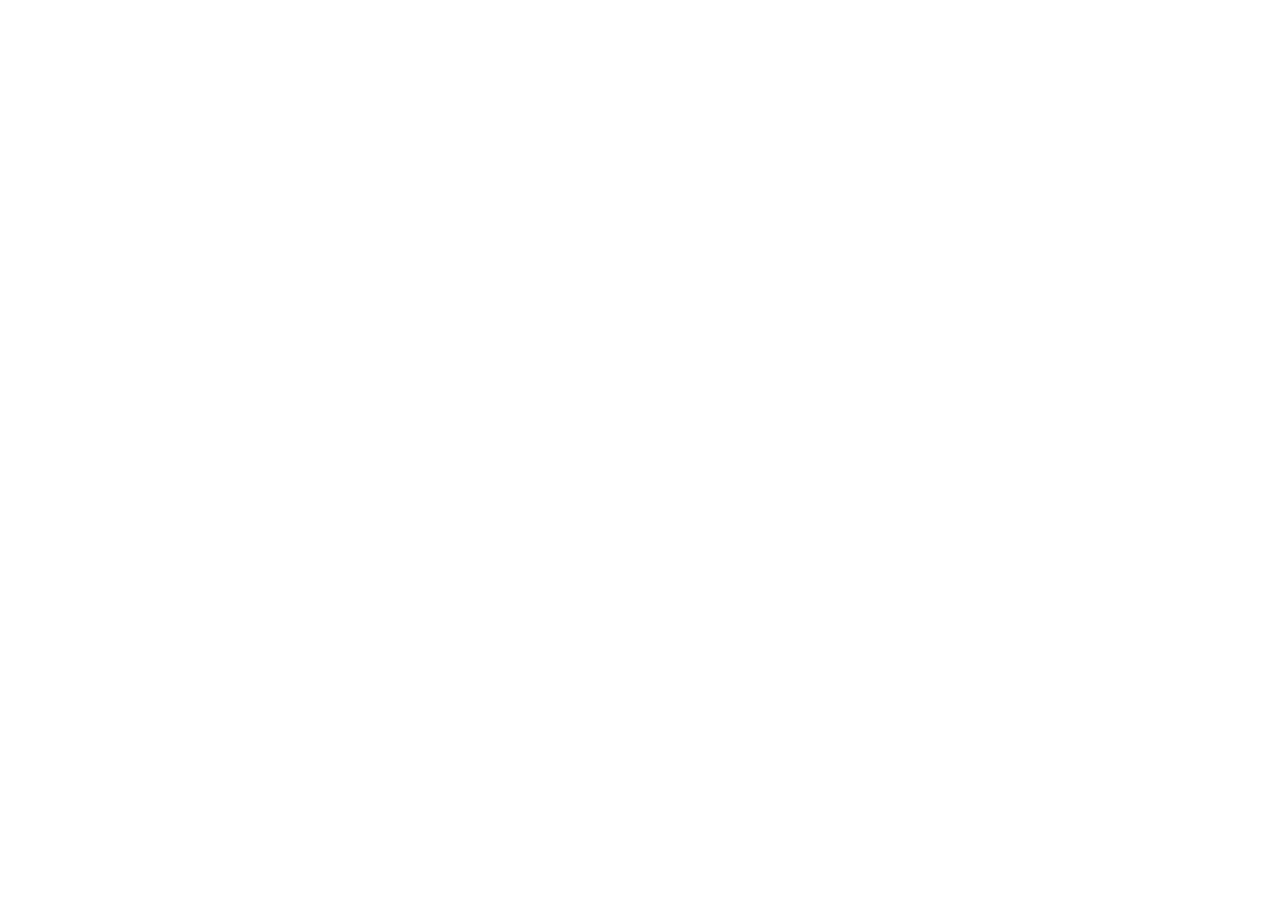
==== commit 4fb14d25: "Redirect the old portfolio address to daravath-saathvik.pages.dev Every old link goes to the same pa" ====
--- a/index.html
+++ b/index.html
@@ -3,146 +3,28 @@
 <head>
   <meta charset="utf-8">
   <meta name="viewport" content="width=device-width, initial-scale=1">
-  <title>Daravath Saathvik | Game Designer</title>
-  <meta name="description" content="Game designer with a marketer&#39;s toolkit. I build worlds, stories and play at NID, and plan the campaigns and creatives that help them find players and sell.">
-  <meta property="og:type" content="profile">
-  <meta property="og:title" content="Daravath Saathvik | Game Designer">
-  <meta property="og:description" content="Game designer with a marketer&#39;s toolkit. I build worlds, stories and play at NID, and plan the campaigns and creatives that help them find players and sell.">
-  <meta name="theme-color" content="#000000">
-  <link rel="icon" href="assets/favicon.svg" type="image/svg+xml">
-  <link rel="preconnect" href="https://fonts.googleapis.com">
-  <link rel="preconnect" href="https://fonts.gstatic.com" crossorigin>
-  <link rel="stylesheet" href="https://fonts.googleapis.com/css2?family=Chakra+Petch:wght@500;600;700&family=Press+Start+2P&display=swap">
-  <link rel="stylesheet" href="css/styles.css">
-  <script src="js/main.js" defer></script>
-  <script src="js/game.js" defer></script>
-  <script src="js/survey.js" defer></script>
+  <title>Daravath Saathvik</title>
+  <meta name="robots" content="noindex">
+  <link rel="canonical" href="https://daravath-saathvik.pages.dev/">
+  <script>(function () {
+  var NEW = "https://daravath-saathvik.pages.dev/";
+  var MAP = {"":"","index.html":"","work.html":"work","about.html":"about","resume.html":"resume","contact.html":"contact","privacy.html":"privacy","terms.html":"terms","games.html":"work#games","projects.html":"work#marketing","3d.html":"work#3d","experience.html":"about#experience","project.html":"work","certificate.html":"about"};
+  var path = location.pathname.replace(/^\/portfolio(\/|$)/, '').replace(/^\//, '');
+  var q = new URLSearchParams(location.search);
+  var id = q.get('id');
+  var safe = id && /^[a-z0-9-]+$/i.test(id);
+  var to;
+  if (/^project(\.html)?$/.test(path)) to = safe ? 'work/' + id : 'work';
+  else if (/^certificate(\.html)?$/.test(path) && safe) to = 'certificate?id=' + id;
+  else if (Object.prototype.hasOwnProperty.call(MAP, path)) to = MAP[path];
+  else to = path.replace(/\.html$/, '').replace(/(^|\/)index$/, '$1') + location.search;
+  if (location.hash && to.indexOf('#') < 0) to += location.hash;
+  location.replace(NEW + to);
+})();</script>
+  <noscript><meta http-equiv="refresh" content="0; url=https://daravath-saathvik.pages.dev/"></noscript>
+  <style>body { margin: 48px 16px; font: 17px/1.6 Arial, sans-serif; color: #121212; } a { color: #121212; }</style>
 </head>
-<body class="is-loading">
-  <canvas class="bg-canvas" id="bg-canvas" aria-hidden="true"></canvas>
-  <a class="skip-link" href="#main">Skip to content</a>
-
-  <header class="site-header">
-    <div class="container header-inner">
-      <a class="brand" href="#top"><span class="brand-mark" aria-hidden="true"></span><span data-bind="name">Portfolio</span></a>
-      <nav class="site-nav" aria-label="Main">
-        <button class="nav-toggle" type="button" aria-expanded="false" aria-controls="nav-list">
-          <span class="nav-toggle-bar"></span>
-          <span class="visually-hidden">Menu</span>
-        </button>
-        <ul class="nav-list" id="nav-list">
-          <li><a href="#about">About</a></li>
-          <li data-section="skills"><a href="#skills">Skills</a></li>
-          <li data-section="projects"><a href="#projects">Projects</a></li>
-          <li data-section="experience"><a href="#experience">Experience</a></li>
-          <li data-section="education"><a href="#education">Education</a></li>
-          <li><a href="#contact">Contact</a></li>
-        </ul>
-      </nav>
-      <span class="hud-level" aria-hidden="true">LVL 00</span>
-      <button class="game-toggle" type="button" aria-pressed="false" hidden>Game off</button>
-    </div>
-    <div class="xp-bar" aria-hidden="true"><span class="xp-label">XP</span><span class="xp-track"><span class="xp-fill"></span></span></div>
-  </header>
-
-  <main id="main">
-    <section class="hero" id="top">
-      <div class="container hero-inner">
-        <div class="hero-text">
-          <p class="eyebrow pixel">Player 1 <span class="blink" aria-hidden="true">·</span> Ready</p>
-          <h1 class="hero-name glitch" data-bind="name">&nbsp;</h1>
-          <p class="hero-role"><span class="pixel-label">Class</span> <span data-bind="role"></span></p>
-          <p class="hero-tagline" data-bind="tagline"></p>
-          <div class="pixel-btns hero-actions" data-slot="actions"></div>
-          <div class="social-row">
-            <span class="social-label pixel">Find me on</span>
-            <ul class="social-list" data-slot="socials"></ul>
-          </div>
-        </div>
-        <div class="hero-photo">
-          <div class="char-frame">
-            <span class="char-tag pixel" aria-hidden="true">P1</span>
-            <div class="char-slot" data-slot="photo"></div>
-            <span class="char-status pixel" aria-hidden="true"><span class="pixel-arrow blink"></span>Selected</span>
-          </div>
-        </div>
-      </div>
-      <div class="container">
-        <dl class="hero-stats" data-slot="stats"></dl>
-      </div>
-    </section>
-
-    <section class="section" id="about" aria-labelledby="about-title">
-      <div class="container">
-        <p class="level-tag pixel" data-level-name="Character bio"></p>
-        <h2 class="section-title" id="about-title">About me</h2>
-        <div class="about-body">
-          <div class="about-text" data-slot="about"></div>
-          <ul class="facts" data-slot="facts"></ul>
-        </div>
-      </div>
-    </section>
-
-    <section class="section" id="skills" aria-labelledby="skills-title">
-      <div class="container">
-        <p class="level-tag pixel" data-level-name="Inventory"></p>
-        <h2 class="section-title" id="skills-title">Skills</h2>
-        <ul class="inventory" data-slot="skills"></ul>
-      </div>
-    </section>
-
-    <section class="section" id="projects" aria-labelledby="projects-title">
-      <div class="container">
-        <p class="level-tag pixel" data-level-name="Quests"></p>
-        <h2 class="section-title" id="projects-title">Projects</h2>
-        <div class="project-grid" data-slot="projects"></div>
-      </div>
-    </section>
-
-    <section class="section" id="experience" aria-labelledby="experience-title">
-      <div class="container">
-        <p class="level-tag pixel" data-level-name="Quest log"></p>
-        <h2 class="section-title" id="experience-title">Experience</h2>
-        <ol class="timeline" data-slot="experience"></ol>
-      </div>
-    </section>
-
-    <section class="section" id="education" aria-labelledby="education-title">
-      <div class="container">
-        <p class="level-tag pixel" data-level-name="Training grounds"></p>
-        <h2 class="section-title" id="education-title">Education</h2>
-        <ol class="timeline" data-slot="education"></ol>
-        <div class="certs" data-slot="certifications"></div>
-      </div>
-    </section>
-
-    <section class="section" id="contact" aria-labelledby="contact-title">
-      <div class="container">
-        <p class="level-tag pixel" data-level-name="Co-op mode"></p>
-        <h2 class="section-title" id="contact-title">Let's work together</h2>
-        <p class="contact-lead">Building a game, a world or a campaign? Looking for a designer for your team? Player 2 is always welcome.</p>
-        <p class="press-start pixel" aria-hidden="true">Press start</p>
-        <div class="pixel-btns" data-slot="contact"></div>
-      </div>
-    </section>
-
-    <noscript>
-      <div class="container noscript">This portfolio needs JavaScript to load its content.</div>
-    </noscript>
-  </main>
-
-  <footer class="site-footer">
-    <div class="container footer-inner">
-      <p>&copy; <span data-bind="year"></span> <span data-bind="name"></span> · Thanks for playing!</p>
-      <a class="continue pixel" href="#top">Continue? ↑</a>
-      <p class="cheat-hint" aria-hidden="true">psst… ↑ ↑ ↓ ↓ ← → ← → B A</p>
-    </div>
-  </footer>
-
-  <canvas class="fx-canvas" id="fx-canvas" aria-hidden="true"></canvas>
-  <div class="reticle" aria-hidden="true">
-    <svg viewBox="0 0 32 32"><circle cx="16" cy="16" r="9"/><path d="M16 1v7M16 24v7M1 16h7M24 16h7"/><rect x="15" y="15" width="2" height="2"/></svg>
-  </div>
-  <div class="achievements" aria-live="polite"></div>
+<body>
+  <p>My portfolio has moved to <a href="https://daravath-saathvik.pages.dev/">daravath-saathvik.pages.dev</a>.</p>
 </body>
 </html>
